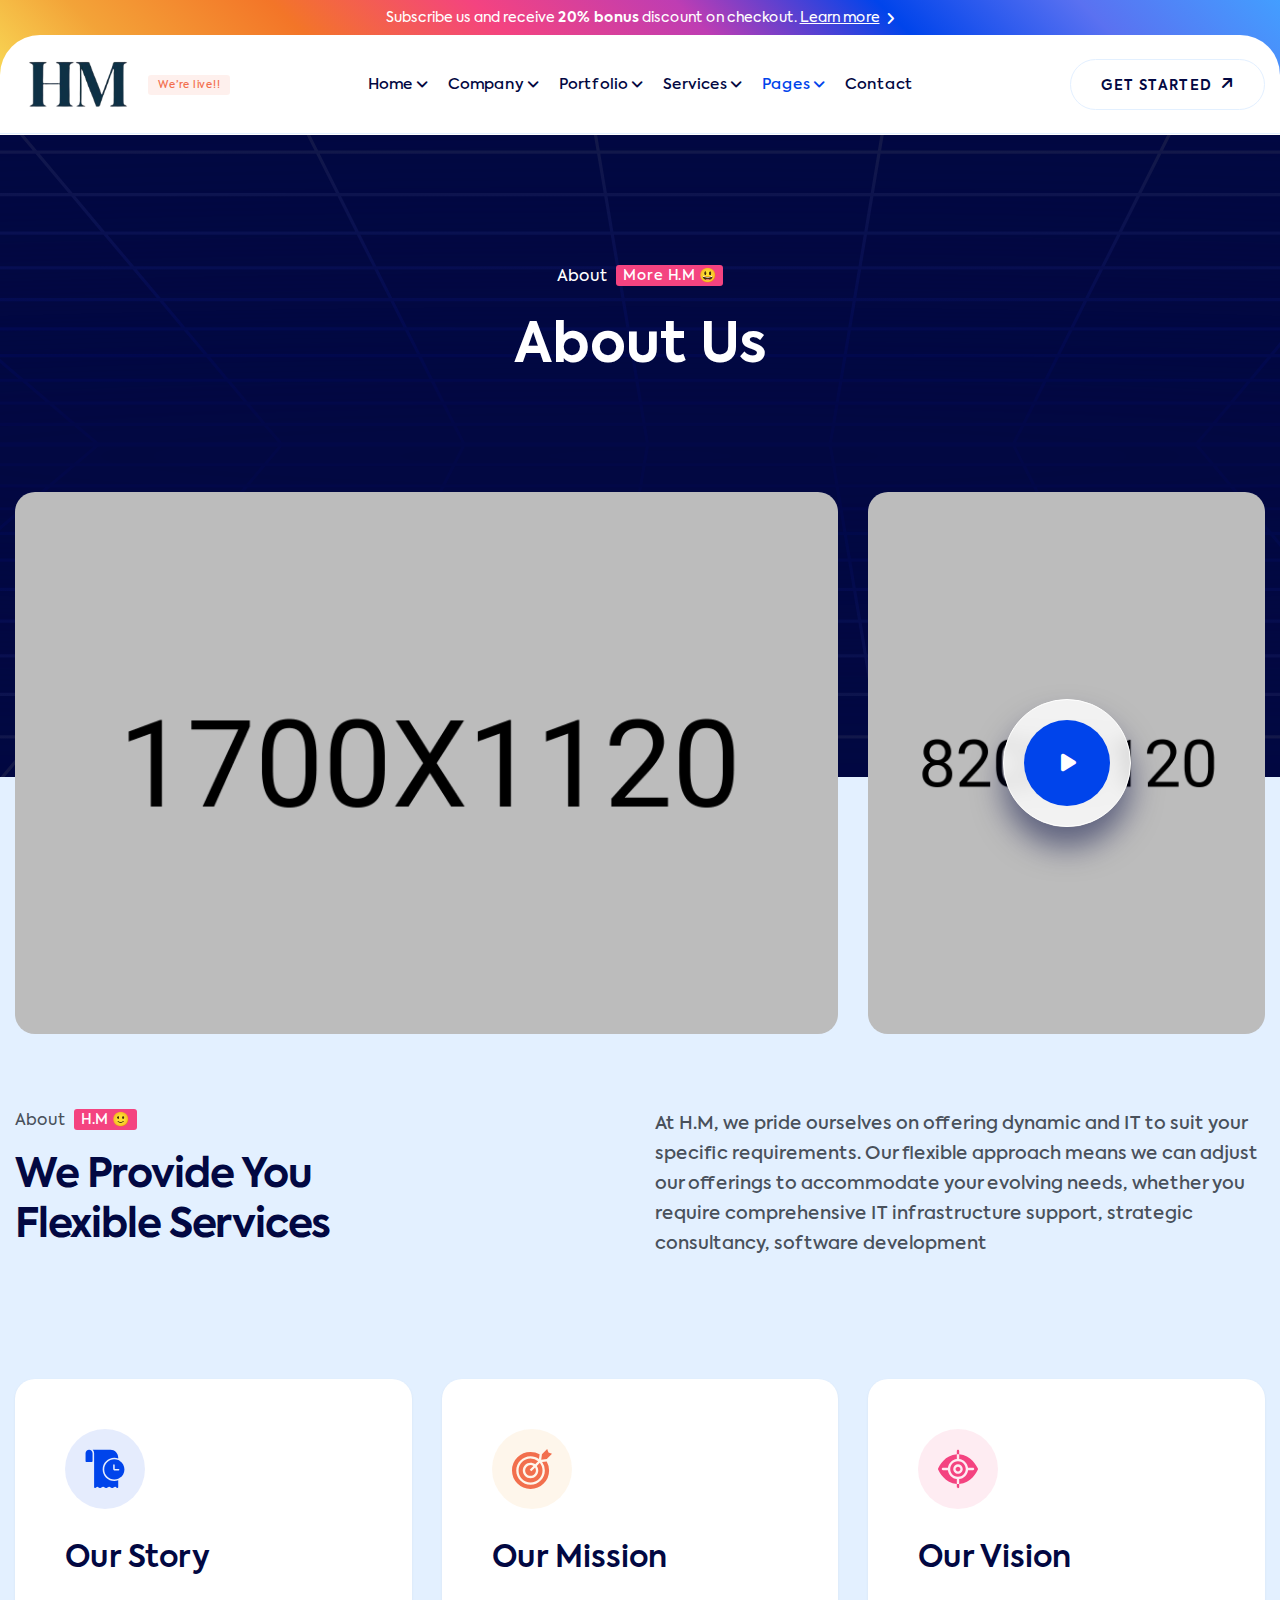
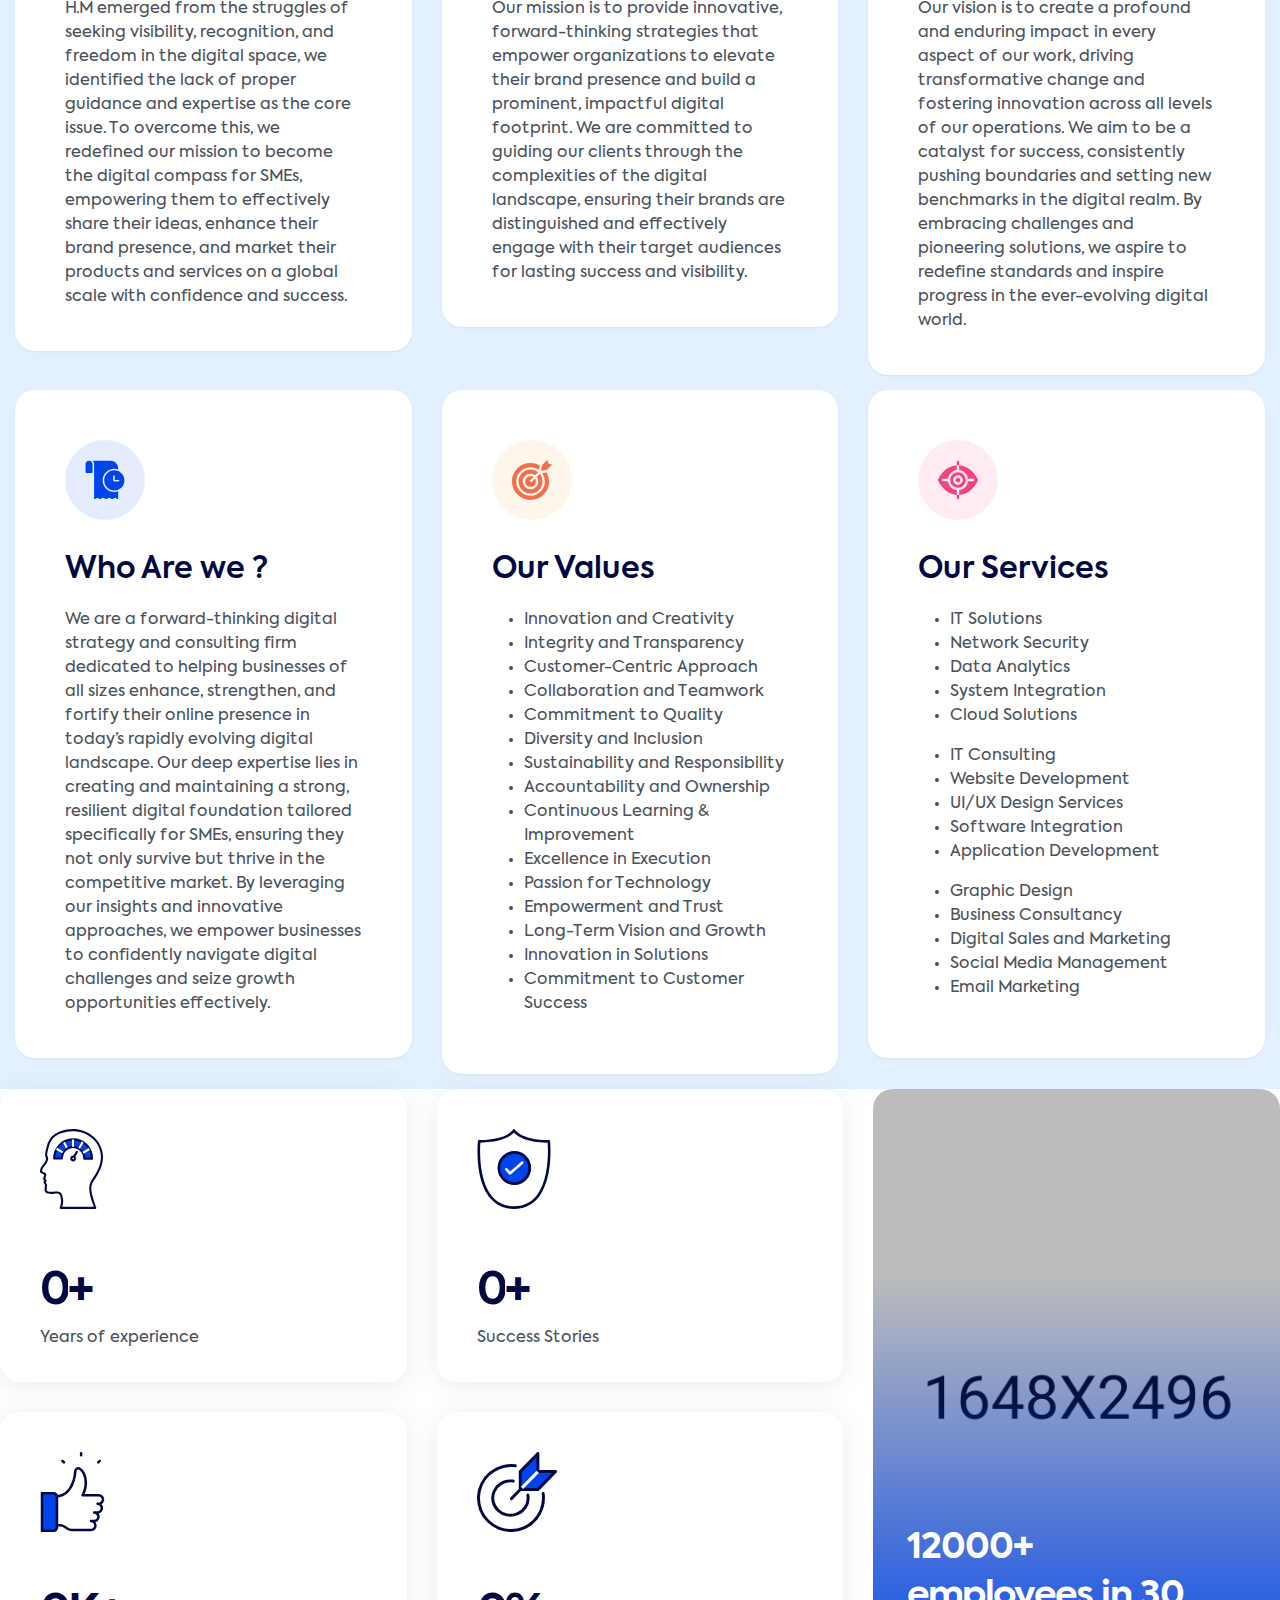
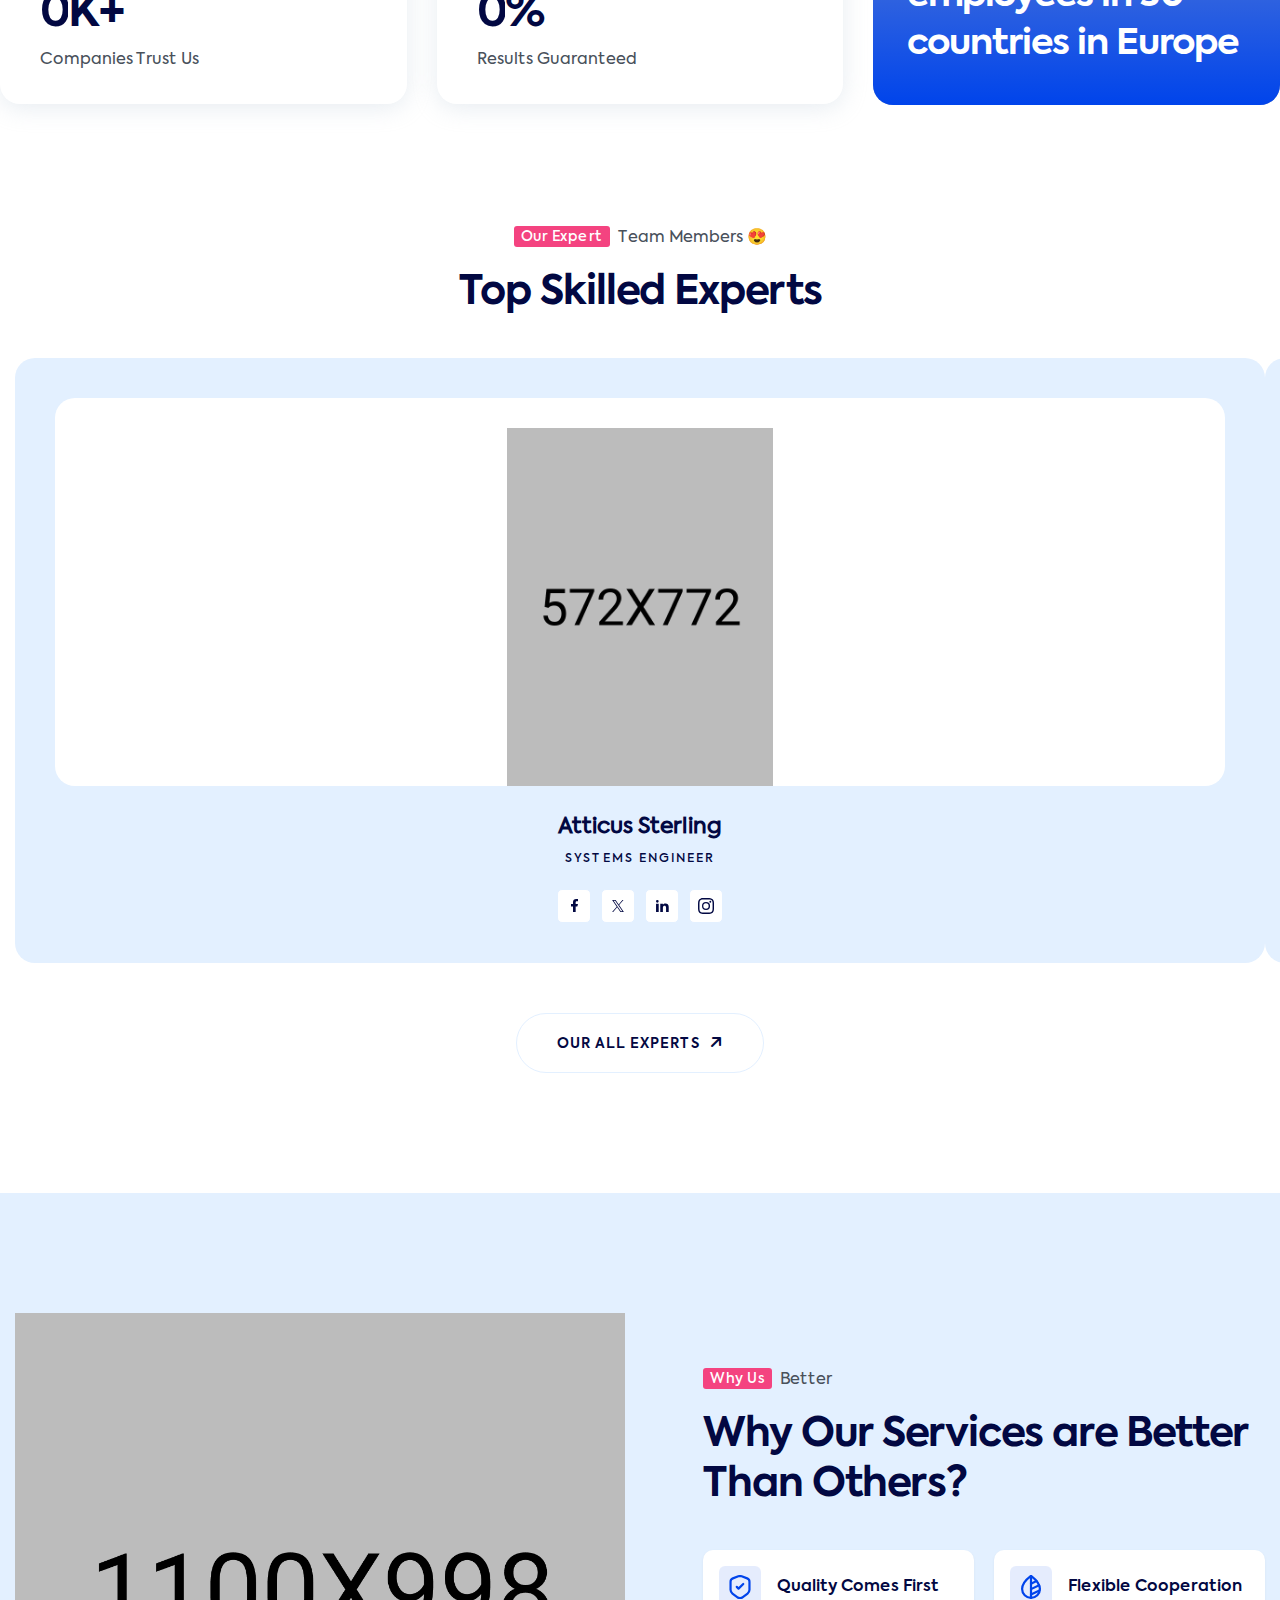
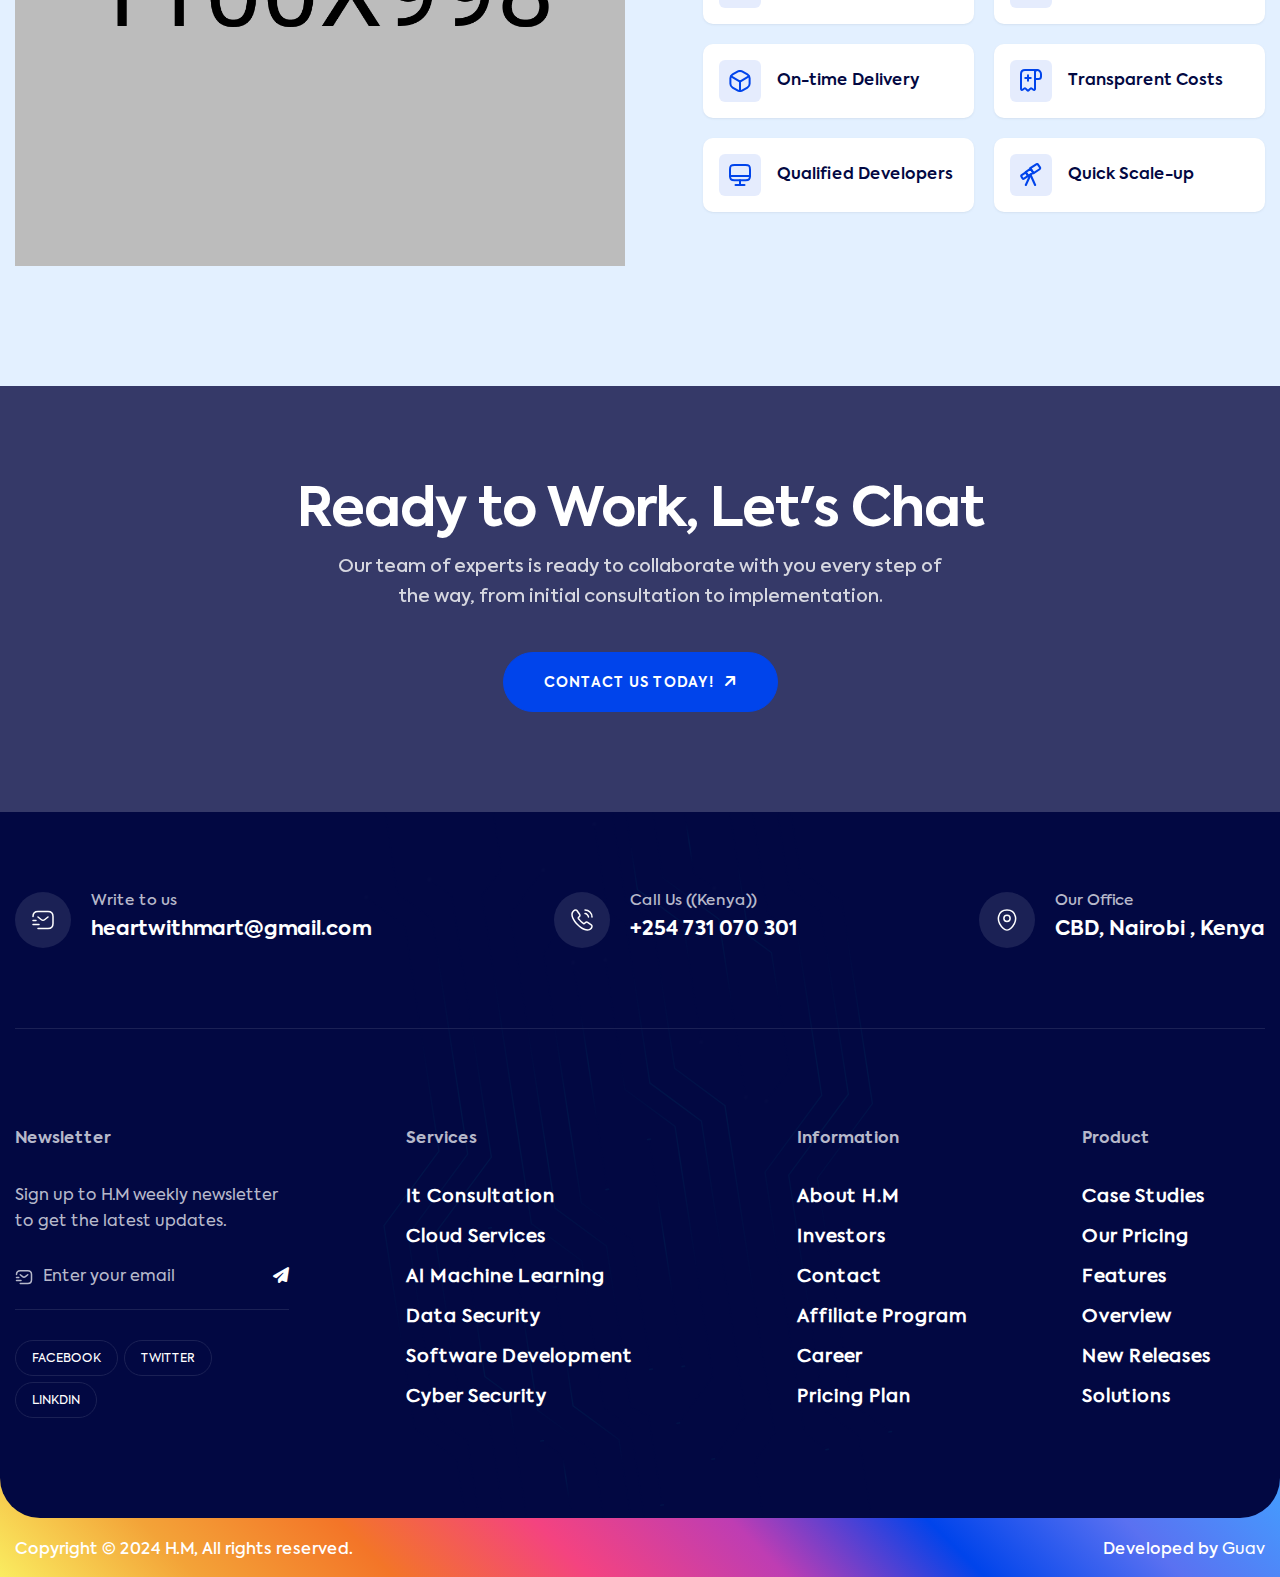
==== about.html @ 3106ec85 "first push" ====
<!DOCTYPE html>
<html lang="en">
  <head>
    <meta charset="utf-8" />
    <meta
      name="viewport"
      content="width=device-width, initial-scale=1, shrink-to-fit=no"
    />
    <meta http-equiv="x-ua-compatible" content="ie=edge" />
    <meta name="thumbnail" content="assets/images/H.M_page_thumbnail.webp" />
    <meta
      name="description"
      content="H.M – IT Solutions & Technology, Business Consulting, Software Company"
    />
    <meta name="keywords" content="Bootstrap Site Template" />
    <meta name="author" content="Webrock" />

    <title>
      About Us – H.M – IT Solutions & Technology, Business Consulting, Software
      Company
    </title>
    <link
      rel="shortcut icon"
      href="assets/images/site_logo/favourite_icon_2.svg"
    />

    <!-- Fraimwork - CSS Include -->
    <link
      rel="stylesheet"
      type="text/css"
      href="assets/css/bootstrap.min.css"
    />

    <!-- Icon - CSS Include -->
    <link rel="stylesheet" type="text/css" href="assets/css/fontawesome.css" />

    <!-- Animation - CSS Include -->
    <link rel="stylesheet" type="text/css" href="assets/css/animate.min.css" />

    <!-- Carousel - CSS Include -->
    <link
      rel="stylesheet"
      type="text/css"
      href="assets/css/swiper-bundle.min.css"
    />

    <!-- Video & Image Popup - CSS Include -->
    <link
      rel="stylesheet"
      type="text/css"
      href="assets/css/magnific-popup.min.css"
    />

    <!-- Counter - CSS Include -->
    <link rel="stylesheet" type="text/css" href="assets/css/odometer.min.css" />

    <!-- Custom - CSS Include -->
    <link rel="stylesheet" type="text/css" href="assets/css/style.css" />
  </head>

  <body>
    <!-- Body Wrap - Start -->
    <div class="page_wrapper">
      <!-- Preloader - Start -->
      <div id="preloader" class="preloader">
        <div class="loader-circle">
          <div class="loader-line-mask">
            <div class="loader-line"></div>
          </div>
          <div class="loader-logo">
            <img
              src="assets/images/site_logo/site_logo_2.jpeg"
              alt="Site Logo – H.M – IT Solutions &amp; Technology Site Template"
            />
          </div>
        </div>
      </div>
      <!-- Preloader - End -->

      <!-- Back To Top - Start -->
      <div class="backtotop">
        <a href="#" class="scroll">
          <i class="fa-solid fa-arrow-up"></i>
        </a>
      </div>
      <!-- Back To Top - End -->

      <!-- Site Header - Start
      ================================================== -->
      <header class="site_header site_header_1">
        <div class="header_top text-center">
          <div class="container">
            <p class="m-0">
              Subscribe us and receive <b>20% bonus</b> discount on checkout.
              <a href="pricing.html"
                ><u>Learn more</u> <i class="fa-solid fa-angle-right"></i
              ></a>
            </p>
          </div>
        </div>
        <div class="header_bottom stricky">
          <div class="container">
            <div class="row align-items-center">
              <div class="col-xl-3 col-lg-2 col-5">
                <div class="site_logo">
                  <a class="site_link" href="index.html">
                    <img
                      src="assets/images/site_logo/site_logo_3.jpeg"
                      alt="Site Logo – H.M – IT Solutions & Technology, Business Consulting, Software Company"
                    />
                  </a>
                  <div class="badge bg-danger-subtle text-danger">
                    We’re live!!
                  </div>
                </div>
              </div>
              <div class="col-xl-6 col-lg-7 col-2">
                <nav class="main_menu navbar navbar-expand-lg">
                  <div
                    class="main_menu_inner collapse navbar-collapse justify-content-lg-center"
                    id="main_menu_dropdown"
                  >
                    <ul
                      class="main_menu_list unordered_list justify-content-center"
                    >
                      <li class="dropdown">
                        <a
                          class="nav-link"
                          href="#"
                          id="home_submenu"
                          role="button"
                          data-bs-toggle="dropdown"
                          aria-expanded="false"
                        >
                          Home
                        </a>
                        <ul
                          class="dropdown-menu"
                          aria-labelledby="home_submenu"
                        >
                          <li><a href="index.html">IT Solution</a></li>
                          <li>
                            <a href="index_software_company.html"
                              >Software Company</a
                            >
                          </li>
                          <li>
                            <a href="index_business_consulting.html"
                              >Business Consulting</a
                            >
                          </li>
                        </ul>
                      </li>
                      <li class="dropdown">
                        <a
                          class="nav-link"
                          href="#"
                          id="company_submenu"
                          role="button"
                          data-bs-toggle="dropdown"
                          aria-expanded="false"
                        >
                          Company
                        </a>
                        <div
                          class="dropdown-menu mega_menu_wrapper"
                          aria-labelledby="company_submenu"
                        >
                          <div class="container">
                            <div class="row">
                              <div class="col-lg-9">
                                <div class="megamenu_pages_wrapper mb-5">
                                  <div class="row">
                                    <div class="col-lg-3 col-md-6">
                                      <a
                                        class="iconbox_block_2"
                                        href="about.html"
                                      >
                                        <span class="icon_title_wrap">
                                          <small class="iconbox_icon">
                                            <img
                                              src="assets/images/icons/icon_wifi.svg"
                                              alt="Wifi SVG Icon"
                                            />
                                          </small>
                                          <small class="iconbox_title"
                                            >About Us</small
                                          >
                                        </span>
                                        <span class="description mb-0">
                                          Learn more about H.M
                                        </span>
                                      </a>
                                    </div>
                                    <div class="col-lg-3 col-md-6">
                                      <a
                                        class="iconbox_block_2"
                                        href="pricing.html"
                                      >
                                        <span class="icon_title_wrap">
                                          <small class="iconbox_icon">
                                            <img
                                              src="assets/images/icons/icon_dollar_2.svg"
                                              alt="Dollar SVG Icon"
                                            />
                                          </small>
                                          <small class="iconbox_title"
                                            >Our Pricing</small
                                          >
                                        </span>
                                        <span class="description mb-0">
                                          Streamlined Pricing
                                        </span>
                                      </a>
                                    </div>
                                    <div class="col-lg-3 col-md-6">
                                      <a
                                        class="iconbox_block_2"
                                        href="portfolio.html"
                                      >
                                        <span class="icon_title_wrap">
                                          <small class="iconbox_icon">
                                            <img
                                              src="assets/images/icons/icon_chart.svg"
                                              alt="Chart SVG Icon"
                                            />
                                          </small>
                                          <small class="iconbox_title"
                                            >Portfolio</small
                                          >
                                        </span>
                                        <span class="description mb-0">
                                          Explore our all overview
                                        </span>
                                      </a>
                                    </div>
                                    <div class="col-lg-3 col-md-6">
                                      <a
                                        class="iconbox_block_2"
                                        href="portfolio_details.html"
                                      >
                                        <span class="icon_title_wrap">
                                          <small class="iconbox_icon">
                                            <img
                                              src="assets/images/icons/icon_tag_2.svg"
                                              alt="Event Tag SVG Icon"
                                            />
                                          </small>
                                          <small class="iconbox_title"
                                            >Portfolio Details</small
                                          >
                                        </span>
                                        <span class="description mb-0">
                                          Explore our work overview
                                        </span>
                                      </a>
                                    </div>
                                    <div class="col-lg-3 col-md-6">
                                      <a
                                        class="iconbox_block_2"
                                        href="team.html"
                                      >
                                        <span class="icon_title_wrap">
                                          <small class="iconbox_icon">
                                            <img
                                              src="assets/images/icons/icon_user_2.svg"
                                              alt="User Check SVG Icon"
                                            />
                                          </small>
                                          <small class="iconbox_title"
                                            >Team</small
                                          >
                                        </span>
                                        <span class="description mb-0">
                                          We are friendly Join our team
                                        </span>
                                      </a>
                                    </div>
                                    <div class="col-lg-3 col-md-6">
                                      <a
                                        class="iconbox_block_2"
                                        href="team_details.html"
                                      >
                                        <span class="icon_title_wrap">
                                          <small class="iconbox_icon">
                                            <img
                                              src="assets/images/icons/icon_users.svg"
                                              alt="Users SVG Icon"
                                            />
                                          </small>
                                          <small class="iconbox_title"
                                            >Team Details</small
                                          >
                                        </span>
                                        <span class="description mb-0">
                                          We are friendly Join our team
                                        </span>
                                      </a>
                                    </div>
                                    <div class="col-lg-3 col-md-6">
                                      <a
                                        class="iconbox_block_2"
                                        href="service.html"
                                      >
                                        <span class="icon_title_wrap">
                                          <small class="iconbox_icon">
                                            <img
                                              src="assets/images/icons/icon_pen.svg"
                                              alt="Pen SVG Icon"
                                            />
                                          </small>
                                          <small class="iconbox_title"
                                            >Services</small
                                          >
                                        </span>
                                        <small class="description mb-0">
                                          Happy to help you!
                                        </small>
                                      </a>
                                    </div>
                                    <div class="col-lg-3 col-md-6">
                                      <a
                                        class="iconbox_block_2"
                                        href="service_details.html"
                                      >
                                        <span class="icon_title_wrap">
                                          <small class="iconbox_icon">
                                            <img
                                              src="assets/images/icons/icon_pen.svg"
                                              alt="Pen SVG Icon"
                                            />
                                          </small>
                                          <small class="iconbox_title"
                                            >Service Details</small
                                          >
                                        </span>
                                        <small class="description mb-0">
                                          Happy to help you!
                                        </small>
                                      </a>
                                    </div>
                                  </div>
                                </div>
                                <ul
                                  class="btns_group p-0 unordered_list justify-content-start"
                                >
                                  <li>
                                    <a
                                      class="btn btn-primary"
                                      href="contact.html"
                                    >
                                      <span
                                        class="btn_label"
                                        data-text="Free Consultation"
                                        >Free Consultation</span
                                      >
                                      <span class="btn_icon">
                                        <i
                                          class="fa-solid fa-arrow-up-right"
                                        ></i>
                                      </span>
                                    </a>
                                  </li>
                                  <li>
                                    <div class="review_short_info_2">
                                      <div class="review_admin_logo">
                                        <img
                                          src="assets/images/clients/client_logo_9.webp"
                                          alt="Client Logo"
                                        />
                                      </div>
                                      <div class="review_info_content">
                                        <ul class="rating_block unordered_list">
                                          <li>
                                            <i
                                              class="fa-solid fa-star fa-fw"
                                            ></i>
                                          </li>
                                          <li>
                                            <i
                                              class="fa-solid fa-star fa-fw"
                                            ></i>
                                          </li>
                                          <li>
                                            <i
                                              class="fa-solid fa-star fa-fw"
                                            ></i>
                                          </li>
                                          <li>
                                            <i
                                              class="fa-solid fa-star fa-fw"
                                            ></i>
                                          </li>
                                          <li>
                                            <i
                                              class="fa-solid fa-star fa-fw"
                                            ></i>
                                          </li>
                                        </ul>
                                        <div class="review_counter">
                                          From <b>200+</b> reviews
                                        </div>
                                      </div>
                                    </div>
                                  </li>
                                  <li>
                                    <div class="review_short_info_2">
                                      <div class="review_admin_logo">
                                        <img
                                          src="assets/images/clients/client_logo_10.webp"
                                          alt="Client Logo"
                                        />
                                      </div>
                                      <div class="review_info_content">
                                        <ul class="rating_block unordered_list">
                                          <li>
                                            <i
                                              class="fa-solid fa-star fa-fw"
                                            ></i>
                                          </li>
                                          <li>
                                            <i
                                              class="fa-solid fa-star fa-fw"
                                            ></i>
                                          </li>
                                          <li>
                                            <i
                                              class="fa-solid fa-star fa-fw"
                                            ></i>
                                          </li>
                                          <li>
                                            <i
                                              class="fa-solid fa-star fa-fw"
                                            ></i>
                                          </li>
                                          <li>
                                            <i
                                              class="fa-solid fa-star fa-fw"
                                            ></i>
                                          </li>
                                        </ul>
                                        <div class="review_counter">
                                          From <b>200+</b> reviews
                                        </div>
                                      </div>
                                    </div>
                                  </li>
                                </ul>
                              </div>
                              <div class="col-lg-3">
                                <div class="site_author bg-primary">
                                  <div class="author_box">
                                    <div class="author_image bg-light">
                                      <img
                                        src="assets/images/avatar/avatar_7.webp"
                                        alt="Site Author Image"
                                      />
                                    </div>
                                    <div class="author_box_content">
                                      <h3 class="author_name text-white">
                                        Martha Wambeo
                                      </h3>
                                      <span
                                        class="author_designation text-white"
                                        >CEO & Founder At H.M</span
                                      >
                                    </div>
                                    <div class="quote_icon">
                                      <img
                                        src="assets/images/icons/icon_quote.svg"
                                        alt="Quote Icon"
                                      />
                                    </div>
                                  </div>
                                  <p class="mb-0 text-white">
                                    As a CEO & Founder At H.M I have been voice
                                    crying in the wilderness, trying to make
                                    requirements clear, use every minute to
                                    deliver the result, and not reinvent the
                                    wheel. Here at H.M, I made that possible for
                                    the clients.
                                  </p>
                                </div>
                              </div>
                            </div>
                          </div>
                        </div>
                      </li>
                      <li class="dropdown">
                        <a
                          class="nav-link"
                          href="#"
                          id="portfolio_submenu"
                          role="button"
                          data-bs-toggle="dropdown"
                          aria-expanded="false"
                        >
                          Portfolio
                        </a>
                        <ul
                          class="dropdown-menu"
                          aria-labelledby="portfolio_submenu"
                        >
                          <li><a href="portfolio.html">Portfolio</a></li>
                          <li>
                            <a href="portfolio_details.html"
                              >Portfolio Details</a
                            >
                          </li>
                        </ul>
                      </li>
                      <li class="dropdown">
                        <a
                          class="nav-link"
                          href="#"
                          id="services_submenu"
                          role="button"
                          data-bs-toggle="dropdown"
                          aria-expanded="false"
                        >
                          Services
                        </a>
                        <div
                          class="dropdown-menu mega_menu_wrapper p-0"
                          aria-labelledby="services_submenu"
                        >
                          <div class="container">
                            <div class="row justify-content-lg-between">
                              <div class="col-lg-8">
                                <div class="row">
                                  <div class="col-lg-4">
                                    <div class="megamenu_widget">
                                      <h3 class="megamenu_info_title">
                                        Services
                                      </h3>
                                      <ul
                                        class="icon_list unordered_list_block"
                                      >
                                        <li>
  <a href="service_details.html">
    <span class="icon_list_text">
      IT Management Services
    </span>
  </a>
</li>
<li>
  <a href="service_details.html">
    <span class="icon_list_text">
      Data Tracking Security
    </span>
  </a>
</li>
<li>
  <a href="service_details.html">
    <span class="icon_list_text">
      Website Development
    </span>
  </a>
</li>
<li>
  <a href="service_details.html">
    <span class="icon_list_text">
      CRM Solutions and Design
    </span>
  </a>
</li>
<li>
  <a href="service_details.html">
    <span class="icon_list_text">
      UI/UX Design Services
    </span>
  </a>
</li>
<li>
  <a href="service_details.html">
    <span class="icon_list_text">
      Technology Solution
    </span>
  </a>
</li>
<li>
  <a href="service_details.html">
    <span class="icon_list_text">
      Software Development
    </span>
  </a>
</li>

<!-- Added Services -->
<li>
  <a href="service_details.html">
    <span class="icon_list_text">
      Cyber Security - Network Security
    </span>
  </a>
</li>
<li>
  <a href="service_details.html">
    <span class="icon_list_text">
      Data Analytics
    </span>
  </a>
</li>
<li>
  <a href="service_details.html">
    <span class="icon_list_text">
      Digital Strategy and Consulting
    </span>
  </a>
</li>
<li>
  <a href="service_details.html">
    <span class="icon_list_text">
      Digital Sales and Marketing
    </span>
  </a>
</li>
<li>
  <a href="service_details.html">
    <span class="icon_list_text">
      E-mail Marketing
    </span>
  </a>
</li>
<li>
  <a href="service_details.html">
    <span class="icon_list_text">
      Brand Management
    </span>
  </a>
</li>
<li>
  <a href="service_details.html">
    <span class="icon_list_text">
      Reputation Management
    </span>
  </a>
</li>
<li>
  <a href="service_details.html">
    <span class="icon_list_text">
      Social Media Management
    </span>
  </a>
</li>
<li>
  <a href="service_details.html">
    <span class="icon_list_text">
      Graphic Design
    </span>
  </a>
</li>

                                  <div class="col-lg-4">
                                    <div class="megamenu_widget">
                                      <h3 class="megamenu_info_title">
                                        Our Fields
                                      </h3>
                                      <ul
                                        class="icon_list unordered_list_block"
                                      >
                                        <li>
                                          <a href="fields.html">
                                            <span class="icon_list_text">
                                              Healthcare
                                            </span>
                                          </a>
                                        </li>
                                        <li>
                                          <a href="fields.html">
                                            <span class="icon_list_text">
                                              Banks
                                            </span>
                                          </a>
                                        </li>
                                        <li>
                                          <a href="fields.html">
                                            <span class="icon_list_text">
                                              Logistics
                                            </span>
                                          </a>
                                        </li>
                                        <li>
                                          <a href="fields.html">
                                            <span class="icon_list_text">
                                              Supermarkets
                                            </span>
                                          </a>
                                        </li>
                                        <li>
                                          <a href="fields.html">
                                            <span class="icon_list_text">
                                              Industries
                                            </span>
                                          </a>
                                        </li>
                                        <li>
                                          <a href="fields.html">
                                            <span class="icon_list_text">
                                              Hotels
                                            </span>
                                          </a>
                                        </li>
                                        <li>
                                          <a href="fields.html">
                                            <span class="icon_list_text">
                                              Fintech
                                            </span>
                                          </a>
                                        </li>
                                      </ul>
                                    </div>
                                  </div>
                                  <div class="col-lg-4">
                                    <div class="megamenu_widget">
                                      <h3 class="megamenu_info_title">
                                        Product
                                      </h3>
                                      <ul
                                        class="icon_list unordered_list_block"
                                      >
                                        <li>
                                          <a href="portfolio.html">
                                            <span class="icon_list_text">
                                              Case Studies
                                            </span>
                                          </a>
                                        </li>
                                        <li>
                                          <a href="pricing.html">
                                            <span class="icon_list_text">
                                              Our Pricing
                                            </span>
                                          </a>
                                        </li>
                                        <li>
                                          <a href="service.html">
                                            <span class="icon_list_text">
                                              Features
                                            </span>
                                          </a>
                                        </li>
                                        <li>
                                          <a href="about.html">
                                            <span class="icon_list_text">
                                              Overview
                                            </span>
                                          </a>
                                        </li>
                                        <li>
                                          <a href="#!">
                                            <span class="icon_list_text">
                                              New Releases
                                            </span>
                                          </a>
                                        </li>
                                        <li>
                                          <a href="service.html">
                                            <span class="icon_list_text">
                                              Solutions
                                            </span>
                                          </a>
                                        </li>
                                      </ul>
                                    </div>
                                  </div>
                                </div>
                                <div class="social_area">
                                  <ul
                                    class="social_icons_block unordered_list"
                                    data-text="Follow Us:"
                                  >
                                    <li>
                                      <a href="#!">
                                        <i class="fa-brands fa-facebook-f"></i>
                                      </a>
                                    </li>
                                    <li>
                                      <a href="#!">
                                        <i class="fa-brands fa-twitter"></i>
                                      </a>
                                    </li>
                                    <li>
                                      <a href="#!">
                                        <i class="fa-brands fa-linkedin-in"></i>
                                      </a>
                                    </li>
                                    <li>
                                      <a href="#!">
                                        <i class="fa-brands fa-dribbble"></i>
                                      </a>
                                    </li>
                                  </ul>
                                  <p class="career_link m-0">
                                    Looking for the ultimate consultancy?
                                    <a href="#!">We’re live!!</a>
                                  </p>
                                </div>
                              </div>
                              <div class="col-lg-3">
                                <div class="megamenu_case bg-primary">
                                  <h3>Computer Software</h3>
                                  <h4>Astarte Medical</h4>
                                  <img
                                    src="assets/images/case/case_image_4.webp"
                                    alt="Case Image"
                                  />
                                  <a class="btn" href="portfolio.html">
                                    <span
                                      class="btn_label"
                                      data-text="Read Case"
                                      >Read Case</span
                                    >
                                    <span class="btn_icon">
                                      <i class="fa-solid fa-arrow-up-right"></i>
                                    </span>
                                  </a>
                                </div>
                              </div>
                            </div>
                          </div>
                        </div>
                      </li>
                      <li class="dropdown active">
                        <a
                          class="nav-link"
                          href="#"
                          id="pages_submenu"
                          role="button"
                          data-bs-toggle="dropdown"
                          aria-expanded="false"
                        >
                          Pages
                        </a>
                        <ul
                          class="dropdown-menu"
                          aria-labelledby="pages_submenu"
                        >
                          <li class="active">
                            <a href="about.html">About Us</a>
                          </li>
                          <li class="dropdown">
                            <a
                              class="nav-link"
                              href="#"
                              id="blog_submenu"
                              role="button"
                              data-bs-toggle="dropdown"
                              aria-expanded="false"
                            >
                              Blogs
                            </a>
                            <ul
                              class="dropdown-menu"
                              aria-labelledby="blog_submenu"
                            >
                              <li><a href="blog.html">Our Blogs</a></li>
                              <li>
                                <a href="blog_details.html">Blog Details</a>
                              </li>
                            </ul>
                          </li>
                          <li><a href="contact.html">Help Center</a></li>
                          <li>
                            <a href="#!"
                              >Careers
                              <small class="badge bg-danger-subtle text-danger"
                                >We’re live!!</small
                              ></a
                            >
                          </li>
                        </ul>
                      </li>
                      <li><a href="contact.html">Contact</a></li>
                    </ul>
                  </div>
                </nav>
              </div>
              <div class="col-xl-3 col-lg-3 col-5">
                <ul
                  class="header_btns_group unordered_list justify-content-end"
                >
                  <li>
                    <button
                      class="mobile_menu_btn"
                      type="button"
                      data-bs-toggle="collapse"
                      data-bs-target="#main_menu_dropdown"
                      aria-expanded="false"
                      aria-label="Toggle navigation"
                    >
                      <i class="far fa-bars"></i>
                    </button>
                  </li>
                  <li>
                    <a class="btn btn-outline-light" href="pricing.html">
                      <span class="btn_label" data-text="Get Started"
                        >Get Started</span
                      >
                      <span class="btn_icon">
                        <i class="fa-solid fa-arrow-up-right"></i>
                      </span>
                    </a>
                  </li>
                </ul>
              </div>
            </div>
          </div>
        </div>
      </header>
      <!-- Site Header - End
      ================================================== -->

      <!-- Main Body - Start
      ================================================== -->
      <main class="page_content">
        <!-- Page Banner Section - Start
        ================================================== -->
        <section
          class="page_banner_section text-center"
          style="background-image: url('assets/images/shapes/bg_pattern_4.svg')"
        >
          <div class="container">
            <div class="heading_focus_text text-white">
              About
              <span class="badge bg-secondary">More H.M 😃</span>
            </div>
            <h1 class="page_title mb-0 text-white">About Us</h1>
          </div>
        </section>
        <!-- Page Banner Section - End
        ================================================== -->

        <!-- Intro About Section - Start
        ================================================== -->
        <section class="intro_about_section section_space bg-light">
          <div class="intro_about_content">
            <div class="container">
              <div class="row">
                <div class="col-lg-8">
                  <div class="image_wrap">
                    <img
                      src="assets/images/about/about_image_3.webp"
                      alt="H.M - About Image"
                    />
                  </div>
                </div>
                <div class="col-lg-4">
                  <div class="image_wrap position-relative">
                    <img
                      src="assets/images/about/about_image_4.webp"
                      alt="H.M - About Image"
                    />
                    <a
                      class="video_btn ripple_effect"
                      href="https://www.youtube.com/watch?v=7e90gBu4pas"
                    >
                      <span class="btn_icon">
                        <i class="fa-solid fa-play"></i>
                      </span>
                    </a>
                  </div>
                </div>
              </div>
            </div>
          </div>
          <div class="container">
            <div class="heading_block mb-0">
              <div class="row justify-content-lg-between">
                <div class="col-lg-4">
                  <div class="heading_focus_text">
                    About
                    <span class="badge bg-secondary text-white">H.M 🙂</span>
                  </div>
                  <h2 class="heading_text mb-0">
                    We Provide You Flexible Services
                  </h2>
                </div>
                <div class="col-lg-6">
                  <p class="heading_description mb-0">
                    At H.M, we pride ourselves on offering dynamic and IT to
                    suit your specific requirements. Our flexible approach means
                    we can adjust our offerings to accommodate your evolving
                    needs, whether you require comprehensive IT infrastructure
                    support, strategic consultancy, software development
                  </p>
                </div>
              </div>
            </div>
          </div>
        </section>
        <!-- Intro About Section - End
        ================================================== -->

        <!-- Policy Section - Start
        ================================================== -->
        <section class="policy_section bg-light">
          <div class="container">
            <div class="row">
              <div class="col-lg-4">
                <div class="iconbox_block">
                  <div class="iconbox_icon">
                    <img
                      src="assets/images/icons/icon_clock.svg"
                      alt="Clock SVG Icon"
                    />
                  </div>
                  <div class="iconbox_content">
                    <h3 class="iconbox_title">Our Story</h3>
                    <p class="mb-0">
                      H.M emerged from the struggles of seeking visibility, recognition, and freedom in the digital space, we identified the lack of proper guidance and expertise as the core issue. To overcome this, we redefined our mission to become the digital compass for SMEs, empowering them to effectively share their ideas, enhance their brand presence, and market their products and services on a global scale with confidence and success.
                  </div>
                </div>
              </div>
              <div class="col-lg-4">
                <div class="iconbox_block">
                  <div class="iconbox_icon bg-warning-subtle">
                    <img
                      src="assets/images/icons/icon_dart_board_2.svg"
                      alt="Dart Board SVG Icon"
                    />
                  </div>
                  <div class="iconbox_content">
                    <h3 class="iconbox_title">Our Mission</h3>
                    <p class="mb-0">
                      Our mission is to provide innovative, forward-thinking strategies that empower organizations to elevate their brand presence and build a prominent, impactful digital footprint. We are committed to guiding our clients through the complexities of the digital landscape, ensuring their brands are distinguished and effectively engage with their target audiences for lasting success and visibility.
                    </p>
                  </div>
                </div>
              </div>
              <div class="col-lg-4">
                <div class="iconbox_block">
                  <div class="iconbox_icon bg-secondary-subtle">
                    <img
                      src="assets/images/icons/icon_target.svg"
                      alt="Target SVG Icon"
                    />
                  </div>
                  <div class="iconbox_content">
                    <h3 class="iconbox_title">Our Vision</h3>
                    <p class="mb-0">
                      Our vision is to create a profound and enduring impact in every aspect of our work, driving transformative change and fostering innovation across all levels of our operations. We aim to be a catalyst for success, consistently pushing boundaries and setting new benchmarks in the digital realm. By embracing challenges and pioneering solutions, we aspire to redefine standards and inspire progress in the ever-evolving digital world.
                    </p>
                  </div>
                </div>
              </div>
            </div>
          </div>
        </section>
        <!-- Policy Section - End
        ================================================== -->
        <!-- Policy Section - Start
        ================================================== -->
        <section class="policy_section bg-light">
          <div class="container">
            <div class="row">
              <div class="col-lg-4">
                <div class="iconbox_block">
                  <div class="iconbox_icon">
                    <img
                      src="assets/images/icons/icon_clock.svg"
                      alt="Clock SVG Icon"
                    />
                  </div>
                  <div class="iconbox_content">
                    <h3 class="iconbox_title">Who Are we ?</h3>
                    <p class="mb-0">
                      We are a forward-thinking digital strategy and consulting firm dedicated to helping businesses of all sizes enhance, strengthen, and fortify their online presence in today’s rapidly evolving digital landscape. Our deep expertise lies in creating and maintaining a strong, resilient digital foundation tailored specifically for SMEs, ensuring they not only survive but thrive in the competitive market. By leveraging our insights and innovative approaches, we empower businesses to confidently navigate digital challenges and seize growth opportunities effectively.
                    </p>
                  </div>
                </div>
              </div>
              <div class="col-lg-4">
                <div class="iconbox_block">
                  <div class="iconbox_icon bg-warning-subtle">
                    <img
                      src="assets/images/icons/icon_dart_board_2.svg"
                      alt="Dart Board SVG Icon"
                    />
                  </div>
                  <div class="iconbox_content">
                    <h3 class="iconbox_title">Our  Values</h3>
                    <p class="mb-0">
                      <ul>
                        <li>Innovation and Creativity</li>
                        <li>Integrity and Transparency</li>
                        <li>Customer-Centric Approach</li>
                        <li>Collaboration and Teamwork</li>
                        <li>Commitment to Quality</li>
                        <li>Diversity and Inclusion</li>
                        <li>Sustainability and Responsibility</li>
                        <li>Accountability and Ownership</li>
                        <li>Continuous Learning & Improvement</li>
                        <li>Excellence in Execution</li>
                        <li>Passion for Technology</li>
                        <li>Empowerment and Trust</li>
                        <li>Long-Term Vision and Growth</li>
                        <li>Innovation in Solutions</li>
                        <li>Commitment to Customer Success</li>
                    </ul>
                    
                    </p>
                  </div>
                </div>
              </div>
              <div class="col-lg-4">
                <div class="iconbox_block">
                  <div class="iconbox_icon bg-secondary-subtle">
                    <img
                      src="assets/images/icons/icon_target.svg"
                      alt="Target SVG Icon"
                    />
                  </div>
                  <div class="iconbox_content">
                    <h3 class="iconbox_title">Our Services</h3>
                    <p class="mb-0">
                      <ul>
                        <li>IT Solutions</li>
                        <li>Network Security</li>
                        <li>Data Analytics</li>
                        <li>System Integration</li>
                        <li>Cloud Solutions</li>
                    </ul>
                    <ul>
                        <li>IT Consulting</li>
                        <li>Website Development</li>
                        <li>UI/UX Design Services</li>
                        <li>Software Integration</li>
                        <li>Application Development</li>
                    </ul>
                    <ul>
                        <li>Graphic Design</li>
                        <li>Business Consultancy</li>
                        <li>Digital Sales and Marketing</li>
                        <li>Social Media Management</li>
                        <li>Email Marketing</li>
                    </ul>
                    
                    </p>
                  </div>
                </div>
              </div>
            </div>
          </div>
        </section>
        <!-- Policy Section - End
        ================================================== -->

        <!-- Client Logo Section - Start
        ================================================== -->
        <!--<section class="client_logo_section section_space">
          <div class="container">
            <div class="section_space pt-0">
              <div class="heading_block text-center">
                <div class="heading_focus_text mb-0">
                  <span class="badge bg-secondary text-white">Brand We</span>
                  Work With
                </div>
              </div>
              <div class="client_logo_carousel swiper">
                <div class="swiper-wrapper">
                  <div class="swiper-slide">
                    <div class="client_logo_item">
                      <img
                        src="assets/images/clients/client_logo_1.webp"
                        alt="H.M - Client Logo Image"
                      />
                    </div>
                  </div>
                  <div class="swiper-slide">
                    <div class="client_logo_item">
                      <img
                        src="assets/images/clients/client_logo_2.webp"
                        alt="H.M - Client Logo Image"
                      />
                    </div>
                  </div>
                  <div class="swiper-slide">
                    <div class="client_logo_item">
                      <img
                        src="assets/images/clients/client_logo_3.webp"
                        alt="H.M - Client Logo Image"
                      />
                    </div>
                  </div>
                  <div class="swiper-slide">
                    <div class="client_logo_item">
                      <img
                        src="assets/images/clients/client_logo_4.webp"
                        alt="H.M - Client Logo Image"
                      />
                    </div>
                  </div>
                  <div class="swiper-slide">
                    <div class="client_logo_item">
                      <img
                        src="assets/images/clients/client_logo_5.webp"
                        alt="H.M - Client Logo Image"
                      />
                    </div>
                  </div>
                  <div class="swiper-slide">
                    <div class="client_logo_item">
                      <img
                        src="assets/images/clients/client_logo_6.webp"
                        alt="H.M - Client Logo Image"
                      />
                    </div>
                  </div>
                  <div class="swiper-slide">
                    <div class="client_logo_item">
                      <img
                        src="assets/images/clients/client_logo_7.webp"
                        alt="H.M - Client Logo Image"
                      />
                    </div>
                  </div>
                  <div class="swiper-slide">
                    <div class="client_logo_item">
                      <img
                        src="assets/images/clients/client_logo_1.webp"
                        alt="H.M - Client Logo Image"
                      />
                    </div>
                  </div>
                  <div class="swiper-slide">
                    <div class="client_logo_item">
                      <img
                        src="assets/images/clients/client_logo_2.webp"
                        alt="H.M - Client Logo Image"
                      />
                    </div>
                  </div>
                  <div class="swiper-slide">
                    <div class="client_logo_item">
                      <img
                        src="assets/images/clients/client_logo_3.webp"
                        alt="H.M - Client Logo Image"
                      />
                    </div>
                  </div>
                  <div class="swiper-slide">
                    <div class="client_logo_item">
                      <img
                        src="assets/images/clients/client_logo_4.webp"
                        alt="H.M - Client Logo Image"
                      />
                    </div>
                  </div>
                  <div class="swiper-slide">
                    <div class="client_logo_item">
                      <img
                        src="assets/images/clients/client_logo_5.webp"
                        alt="H.M - Client Logo Image"
                      />
                    </div>
                  </div>
                  <div class="swiper-slide">
                    <div class="client_logo_item">
                      <img
                        src="assets/images/clients/client_logo_6.webp"
                        alt="H.M - Client Logo Image"
                      />
                    </div>
                  </div>
                  <div class="swiper-slide">
                    <div class="client_logo_item">
                      <img
                        src="assets/images/clients/client_logo_7.webp"
                        alt="H.M - Client Logo Image"
                      />
                    </div>
                  </div>
                  <div class="swiper-slide">
                    <div class="client_logo_item">
                      <img
                        src="assets/images/clients/client_logo_1.webp"
                        alt="H.M - Client Logo Image"
                      />
                    </div>
                  </div>
                  <div class="swiper-slide">
                    <div class="client_logo_item">
                      <img
                        src="assets/images/clients/client_logo_2.webp"
                        alt="H.M - Client Logo Image"
                      />
                    </div>
                  </div>
                  <div class="swiper-slide">
                    <div class="client_logo_item">
                      <img
                        src="assets/images/clients/client_logo_3.webp"
                        alt="H.M - Client Logo Image"
                      />
                    </div>
                  </div>
                  <div class="swiper-slide">
                    <div class="client_logo_item">
                      <img
                        src="assets/images/clients/client_logo_4.webp"
                        alt="H.M - Client Logo Image"
                      />
                    </div>
                  </div>
                  <div class="swiper-slide">
                    <div class="client_logo_item">
                      <img
                        src="assets/images/clients/client_logo_5.webp"
                        alt="H.M - Client Logo Image"
                      />
                    </div>
                  </div>
                  <div class="swiper-slide">
                    <div class="client_logo_item">
                      <img
                        src="assets/images/clients/client_logo_6.webp"
                        alt="H.M - Client Logo Image"
                      />
                    </div>
                  </div>
                  <div class="swiper-slide">
                    <div class="client_logo_item">
                      <img
                        src="assets/images/clients/client_logo_7.webp"
                        alt="H.M - Client Logo Image"
                      />
                    </div>
                  </div>
                </div>
              </div>
            </div>-->

            <div class="row funfact_wrapper">
              <div class="col-lg-8">
                <div class="row">
                  <div class="col-md-6">
                    <div class="funfact_block">
                      <div class="funfact_icon">
                        <img
                          src="assets/images/icons/icon_head.svg"
                          alt="H.M - SVG Icon Head"
                        />
                      </div>
                      <div class="funfact_content">
                        <div class="counter_value">
                          <span class="odometer" data-count="25">0</span>
                          <span>+</span>
                        </div>
                        <h3 class="funfact_title mb-0">Years of experience</h3>
                      </div>
                    </div>
                  </div>
                  <div class="col-md-6">
                    <div class="funfact_block">
                      <div class="funfact_icon">
                        <img
                          src="assets/images/icons/icon_check.svg"
                          alt="H.M - SVG Icon Check"
                        />
                      </div>
                      <div class="funfact_content">
                        <div class="counter_value">
                          <span class="odometer" data-count="280">0</span>
                          <span>+</span>
                        </div>
                        <h3 class="funfact_title mb-0">Success Stories</h3>
                      </div>
                    </div>
                  </div>
                  <div class="col-md-6">
                    <div class="funfact_block">
                      <div class="funfact_icon">
                        <img
                          src="assets/images/icons/icon_like.svg"
                          alt="H.M - SVG Icon Like"
                        />
                      </div>
                      <div class="funfact_content">
                        <div class="counter_value">
                          <span class="odometer" data-count="5.6">0</span>
                          <span>K+</span>
                        </div>
                        <h3 class="funfact_title mb-0">Companies Trust Us</h3>
                      </div>
                    </div>
                  </div>
                  <div class="col-md-6">
                    <div class="funfact_block">
                      <div class="funfact_icon">
                        <img
                          src="assets/images/icons/icon_dart_board.svg"
                          alt="H.M - SVG Icon Head"
                        />
                      </div>
                      <div class="funfact_content">
                        <div class="counter_value">
                          <span class="odometer" data-count="100">0</span>
                          <span>%</span>
                        </div>
                        <h3 class="funfact_title mb-0">Results Guaranteed</h3>
                      </div>
                    </div>
                  </div>
                </div>
              </div>
              <div class="col-lg-4">
                <div class="our_world_employees">
                  <div class="image_wrap">
                    <img
                      src="assets/images/about/about_image_1.webp"
                      alt="H.M - Employees Guoup Image"
                    />
                  </div>
                  <div class="content_wrap">
                    <h3 class="title_text mb-0">
                      <b class="d-block">12000+</b> employees in 30 countries in
                      Europe
                    </h3>
                  </div>
                </div>
              </div>
            </div>
          </div>
        </section>
        <!-- Client Logo Section - End
        ================================================== -->

        <!-- Team Section - Start
        ================================================== -->
        <section class="team_section section_space xb-hidden">
          <div class="container">
            <div class="heading_block text-center">
              <div class="heading_focus_text">
                <span class="badge bg-secondary text-white">Our Expert</span>
                Team Members 😍
              </div>
              <h2 class="heading_text mb-0">Top Skilled Experts</h2>
            </div>

            <div class="team_carousel">
              <div class="swiper-wrapper">
                <div class="swiper-slide">
                  <div class="team_block">
                    <div class="team_member_image">
                      <a
                        class="image_wrap"
                        aria-label="Team Details Button"
                        href="team_details.html"
                      >
                        <img
                          src="assets/images/team/team_member_image_1.webp"
                          alt="Team Member Image"
                        />
                        <i class="fa-solid fa-arrow-up-right"></i>
                      </a>
                    </div>
                    <div class="team_member_info">
                      <h3 class="team_member_name">
                        <a href="team_details.html">Atticus Sterling</a>
                      </h3>
                      <h4 class="team_member_designation">Systems Engineer</h4>
                      <ul
                        class="social_icons_block unordered_list justify-content-center"
                      >
                        <li>
                          <a href="#!">
                            <img
                              src="assets/images/icons/icon_facebook.svg"
                              alt="Icon Facebook"
                            />
                          </a>
                        </li>
                        <li>
                          <a href="#!">
                            <img
                              src="assets/images/icons/icon_twitter_x.svg"
                              alt="Icon Twitter X"
                            />
                          </a>
                        </li>
                        <li>
                          <a href="#!">
                            <img
                              src="assets/images/icons/icon_linkedin.svg"
                              alt="Icon Linkedin"
                            />
                          </a>
                        </li>
                        <li>
                          <a href="#!">
                            <img
                              src="assets/images/icons/icon_instagram.svg"
                              alt="Icon Instagram"
                            />
                          </a>
                        </li>
                      </ul>
                    </div>
                  </div>
                </div>
                <div class="swiper-slide">
                  <div class="team_block">
                    <div class="team_member_image">
                      <a
                        class="image_wrap"
                        aria-label="Team Details Button"
                        href="team_details.html"
                      >
                        <img
                          src="assets/images/team/team_member_image_2.webp"
                          alt="Team Member Image"
                        />
                        <i class="fa-solid fa-arrow-up-right"></i>
                      </a>
                    </div>
                    <div class="team_member_info">
                      <h3 class="team_member_name">
                        <a href="team_details.html">Orion Jasper</a>
                      </h3>
                      <h4 class="team_member_designation">IT Consultant</h4>
                      <ul
                        class="social_icons_block unordered_list justify-content-center"
                      >
                        <li>
                          <a href="#!">
                            <img
                              src="assets/images/icons/icon_facebook.svg"
                              alt="Icon Facebook"
                            />
                          </a>
                        </li>
                        <li>
                          <a href="#!">
                            <img
                              src="assets/images/icons/icon_twitter_x.svg"
                              alt="Icon Twitter X"
                            />
                          </a>
                        </li>
                        <li>
                          <a href="#!">
                            <img
                              src="assets/images/icons/icon_linkedin.svg"
                              alt="Icon Linkedin"
                            />
                          </a>
                        </li>
                        <li>
                          <a href="#!">
                            <img
                              src="assets/images/icons/icon_instagram.svg"
                              alt="Icon Instagram"
                            />
                          </a>
                        </li>
                      </ul>
                    </div>
                  </div>
                </div>
                <div class="swiper-slide">
                  <div class="team_block">
                    <div class="team_member_image">
                      <a
                        class="image_wrap"
                        aria-label="Team Details Button"
                        href="team_details.html"
                      >
                        <img
                          src="assets/images/team/team_member_image_3.webp"
                          alt="Team Member Image"
                        />
                        <i class="fa-solid fa-arrow-up-right"></i>
                      </a>
                    </div>
                    <div class="team_member_info">
                      <h3 class="team_member_name">
                        <a href="team_details.html">August Everest</a>
                      </h3>
                      <h4 class="team_member_designation">systems engineer</h4>
                      <ul
                        class="social_icons_block unordered_list justify-content-center"
                      >
                        <li>
                          <a href="#!">
                            <img
                              src="assets/images/icons/icon_facebook.svg"
                              alt="Icon Facebook"
                            />
                          </a>
                        </li>
                        <li>
                          <a href="#!">
                            <img
                              src="assets/images/icons/icon_twitter_x.svg"
                              alt="Icon Twitter X"
                            />
                          </a>
                        </li>
                        <li>
                          <a href="#!">
                            <img
                              src="assets/images/icons/icon_linkedin.svg"
                              alt="Icon Linkedin"
                            />
                          </a>
                        </li>
                        <li>
                          <a href="#!">
                            <img
                              src="assets/images/icons/icon_instagram.svg"
                              alt="Icon Instagram"
                            />
                          </a>
                        </li>
                      </ul>
                    </div>
                  </div>
                </div>
                <div class="swiper-slide">
                  <div class="team_block">
                    <div class="team_member_image">
                      <a
                        class="image_wrap"
                        aria-label="Team Details Button"
                        href="team_details.html"
                      >
                        <img
                          src="assets/images/team/team_member_image_4.webp"
                          alt="Team Member Image"
                        />
                        <i class="fa-solid fa-arrow-up-right"></i>
                      </a>
                    </div>
                    <div class="team_member_info">
                      <h3 class="team_member_name">
                        <a href="team_details.html">Martha Wambeo</a>
                      </h3>
                      <h4 class="team_member_designation">data analyst</h4>
                      <ul
                        class="social_icons_block unordered_list justify-content-center"
                      >
                        <li>
                          <a href="#!">
                            <img
                              src="assets/images/icons/icon_facebook.svg"
                              alt="Icon Facebook"
                            />
                          </a>
                        </li>
                        <li>
                          <a href="#!">
                            <img
                              src="assets/images/icons/icon_twitter_x.svg"
                              alt="Icon Twitter X"
                            />
                          </a>
                        </li>
                        <li>
                          <a href="#!">
                            <img
                              src="assets/images/icons/icon_linkedin.svg"
                              alt="Icon Linkedin"
                            />
                          </a>
                        </li>
                        <li>
                          <a href="#!">
                            <img
                              src="assets/images/icons/icon_instagram.svg"
                              alt="Icon Instagram"
                            />
                          </a>
                        </li>
                      </ul>
                    </div>
                  </div>
                </div>
                <div class="swiper-slide">
                  <div class="team_block">
                    <div class="team_member_image">
                      <a
                        class="image_wrap"
                        aria-label="Team Details Button"
                        href="team_details.html"
                      >
                        <img
                          src="assets/images/team/team_member_image_5.webp"
                          alt="Team Member Image"
                        />
                        <i class="fa-solid fa-arrow-up-right"></i>
                      </a>
                    </div>
                    <div class="team_member_info">
                      <h3 class="team_member_name">
                        <a href="team_details.html">Daxton Atlas</a>
                      </h3>
                      <h4 class="team_member_designation">Project Manager</h4>
                      <ul
                        class="social_icons_block unordered_list justify-content-center"
                      >
                        <li>
                          <a href="#!">
                            <img
                              src="assets/images/icons/icon_facebook.svg"
                              alt="Icon Facebook"
                            />
                          </a>
                        </li>
                        <li>
                          <a href="#!">
                            <img
                              src="assets/images/icons/icon_twitter_x.svg"
                              alt="Icon Twitter X"
                            />
                          </a>
                        </li>
                        <li>
                          <a href="#!">
                            <img
                              src="assets/images/icons/icon_linkedin.svg"
                              alt="Icon Linkedin"
                            />
                          </a>
                        </li>
                        <li>
                          <a href="#!">
                            <img
                              src="assets/images/icons/icon_instagram.svg"
                              alt="Icon Instagram"
                            />
                          </a>
                        </li>
                      </ul>
                    </div>
                  </div>
                </div>
                <div class="swiper-slide">
                  <div class="team_block">
                    <div class="team_member_image">
                      <a
                        class="image_wrap"
                        aria-label="Team Details Button"
                        href="team_details.html"
                      >
                        <img
                          src="assets/images/team/team_member_image_1.webp"
                          alt="Team Member Image"
                        />
                        <i class="fa-solid fa-arrow-up-right"></i>
                      </a>
                    </div>
                    <div class="team_member_info">
                      <h3 class="team_member_name">
                        <a href="team_details.html">Atticus Sterling</a>
                      </h3>
                      <h4 class="team_member_designation">Systems Engineer</h4>
                      <ul
                        class="social_icons_block unordered_list justify-content-center"
                      >
                        <li>
                          <a href="#!">
                            <img
                              src="assets/images/icons/icon_facebook.svg"
                              alt="Icon Facebook"
                            />
                          </a>
                        </li>
                        <li>
                          <a href="#!">
                            <img
                              src="assets/images/icons/icon_twitter_x.svg"
                              alt="Icon Twitter X"
                            />
                          </a>
                        </li>
                        <li>
                          <a href="#!">
                            <img
                              src="assets/images/icons/icon_linkedin.svg"
                              alt="Icon Linkedin"
                            />
                          </a>
                        </li>
                        <li>
                          <a href="#!">
                            <img
                              src="assets/images/icons/icon_instagram.svg"
                              alt="Icon Instagram"
                            />
                          </a>
                        </li>
                      </ul>
                    </div>
                  </div>
                </div>
                <div class="swiper-slide">
                  <div class="team_block">
                    <div class="team_member_image">
                      <a
                        class="image_wrap"
                        aria-label="Team Details Button"
                        href="team_details.html"
                      >
                        <img
                          src="assets/images/team/team_member_image_2.webp"
                          alt="Team Member Image"
                        />
                        <i class="fa-solid fa-arrow-up-right"></i>
                      </a>
                    </div>
                    <div class="team_member_info">
                      <h3 class="team_member_name">
                        <a href="team_details.html">Orion Jasper</a>
                      </h3>
                      <h4 class="team_member_designation">IT Consultant</h4>
                      <ul
                        class="social_icons_block unordered_list justify-content-center"
                      >
                        <li>
                          <a href="#!">
                            <img
                              src="assets/images/icons/icon_facebook.svg"
                              alt="Icon Facebook"
                            />
                          </a>
                        </li>
                        <li>
                          <a href="#!">
                            <img
                              src="assets/images/icons/icon_twitter_x.svg"
                              alt="Icon Twitter X"
                            />
                          </a>
                        </li>
                        <li>
                          <a href="#!">
                            <img
                              src="assets/images/icons/icon_linkedin.svg"
                              alt="Icon Linkedin"
                            />
                          </a>
                        </li>
                        <li>
                          <a href="#!">
                            <img
                              src="assets/images/icons/icon_instagram.svg"
                              alt="Icon Instagram"
                            />
                          </a>
                        </li>
                      </ul>
                    </div>
                  </div>
                </div>
                <div class="swiper-slide">
                  <div class="team_block">
                    <div class="team_member_image">
                      <a
                        class="image_wrap"
                        aria-label="Team Details Button"
                        href="team_details.html"
                      >
                        <img
                          src="assets/images/team/team_member_image_3.webp"
                          alt="Team Member Image"
                        />
                        <i class="fa-solid fa-arrow-up-right"></i>
                      </a>
                    </div>
                    <div class="team_member_info">
                      <h3 class="team_member_name">
                        <a href="team_details.html">August Everest</a>
                      </h3>
                      <h4 class="team_member_designation">systems engineer</h4>
                      <ul
                        class="social_icons_block unordered_list justify-content-center"
                      >
                        <li>
                          <a href="#!">
                            <img
                              src="assets/images/icons/icon_facebook.svg"
                              alt="Icon Facebook"
                            />
                          </a>
                        </li>
                        <li>
                          <a href="#!">
                            <img
                              src="assets/images/icons/icon_twitter_x.svg"
                              alt="Icon Twitter X"
                            />
                          </a>
                        </li>
                        <li>
                          <a href="#!">
                            <img
                              src="assets/images/icons/icon_linkedin.svg"
                              alt="Icon Linkedin"
                            />
                          </a>
                        </li>
                        <li>
                          <a href="#!">
                            <img
                              src="assets/images/icons/icon_instagram.svg"
                              alt="Icon Instagram"
                            />
                          </a>
                        </li>
                      </ul>
                    </div>
                  </div>
                </div>
                <div class="swiper-slide">
                  <div class="team_block">
                    <div class="team_member_image">
                      <a
                        class="image_wrap"
                        aria-label="Team Details Button"
                        href="team_details.html"
                      >
                        <img
                          src="assets/images/team/team_member_image_4.webp"
                          alt="Team Member Image"
                        />
                        <i class="fa-solid fa-arrow-up-right"></i>
                      </a>
                    </div>
                    <div class="team_member_info">
                      <h3 class="team_member_name">
                        <a href="team_details.html">Martha Wambeo</a>
                      </h3>
                      <h4 class="team_member_designation">data analyst</h4>
                      <ul
                        class="social_icons_block unordered_list justify-content-center"
                      >
                        <li>
                          <a href="#!">
                            <img
                              src="assets/images/icons/icon_facebook.svg"
                              alt="Icon Facebook"
                            />
                          </a>
                        </li>
                        <li>
                          <a href="#!">
                            <img
                              src="assets/images/icons/icon_twitter_x.svg"
                              alt="Icon Twitter X"
                            />
                          </a>
                        </li>
                        <li>
                          <a href="#!">
                            <img
                              src="assets/images/icons/icon_linkedin.svg"
                              alt="Icon Linkedin"
                            />
                          </a>
                        </li>
                        <li>
                          <a href="#!">
                            <img
                              src="assets/images/icons/icon_instagram.svg"
                              alt="Icon Instagram"
                            />
                          </a>
                        </li>
                      </ul>
                    </div>
                  </div>
                </div>
                <div class="swiper-slide">
                  <div class="team_block">
                    <div class="team_member_image">
                      <a
                        class="image_wrap"
                        aria-label="Team Details Button"
                        href="team_details.html"
                      >
                        <img
                          src="assets/images/team/team_member_image_5.webp"
                          alt="Team Member Image"
                        />
                        <i class="fa-solid fa-arrow-up-right"></i>
                      </a>
                    </div>
                    <div class="team_member_info">
                      <h3 class="team_member_name">
                        <a href="team_details.html">Daxton Atlas</a>
                      </h3>
                      <h4 class="team_member_designation">Project Manager</h4>
                      <ul
                        class="social_icons_block unordered_list justify-content-center"
                      >
                        <li>
                          <a href="#!">
                            <img
                              src="assets/images/icons/icon_facebook.svg"
                              alt="Icon Facebook"
                            />
                          </a>
                        </li>
                        <li>
                          <a href="#!">
                            <img
                              src="assets/images/icons/icon_twitter_x.svg"
                              alt="Icon Twitter X"
                            />
                          </a>
                        </li>
                        <li>
                          <a href="#!">
                            <img
                              src="assets/images/icons/icon_linkedin.svg"
                              alt="Icon Linkedin"
                            />
                          </a>
                        </li>
                        <li>
                          <a href="#!">
                            <img
                              src="assets/images/icons/icon_instagram.svg"
                              alt="Icon Instagram"
                            />
                          </a>
                        </li>
                      </ul>
                    </div>
                  </div>
                </div>
              </div>
            </div>

            <div class="container">
              <div class="btns_group pb-0">
                <a class="btn btn-outline-light" href="service.html">
                  <span class="btn_label" data-text="Our All Experts"
                    >Our All Experts</span
                  >
                  <span class="btn_icon">
                    <i class="fa-solid fa-arrow-up-right"></i>
                  </span>
                </a>
              </div>
            </div>
          </div>
        </section>
        <!-- Team Section - End
        ================================================== -->

        <!-- Service Section - Start
        ================================================== -->
        <section class="service_section section_space bg-light">
          <div class="container">
            <div class="row align-items-center justify-content-lg-between">
              <div class="col-lg-6">
                <div class="image_wrap">
                  <img
                    src="assets/images/about/about_image_5.webp"
                    alt="H.M - About Image"
                  />
                </div>
              </div>
              <div class="col-lg-6">
                <div class="ps-lg-5">
                  <div class="heading_block">
                    <div class="heading_focus_text">
                      <span class="badge bg-secondary text-white">Why Us</span>
                      Better
                    </div>
                    <h2 class="heading_text mb-0">
                      Why Our Services are Better Than Others?
                    </h2>
                  </div>
                  <ul class="service_facilities_group unordered_list">
                    <li>
                      <a
                        class="iconbox_block layout_icon_left"
                        href="service_details.html"
                      >
                        <span class="iconbox_icon">
                          <img
                            src="assets/images/icons/icon_check_2.svg"
                            alt="Check SVG Icon"
                          />
                        </span>
                        <span class="iconbox_content">
                          <strong class="iconbox_title mb-0"
                            >Quality Comes First</strong
                          >
                        </span>
                      </a>
                    </li>
                    <li>
                      <a
                        class="iconbox_block layout_icon_left"
                        href="service_details.html"
                      >
                        <span class="iconbox_icon">
                          <img
                            src="assets/images/icons/icon_leaf.svg"
                            alt="Leaf SVG Icon"
                          />
                        </span>
                        <span class="iconbox_content">
                          <strong class="iconbox_title mb-0"
                            >Flexible Cooperation</strong
                          >
                        </span>
                      </a>
                    </li>
                    <li>
                      <a
                        class="iconbox_block layout_icon_left"
                        href="service_details.html"
                      >
                        <span class="iconbox_icon">
                          <img
                            src="assets/images/icons/icon_box.svg"
                            alt="Box SVG Icon"
                          />
                        </span>
                        <span class="iconbox_content">
                          <strong class="iconbox_title mb-0"
                            >On-time Delivery</strong
                          >
                        </span>
                      </a>
                    </li>
                    <li>
                      <a
                        class="iconbox_block layout_icon_left"
                        href="service_details.html"
                      >
                        <span class="iconbox_icon">
                          <img
                            src="assets/images/icons/icon_receipt_add.svg"
                            alt="Receipt Add SVG Icon"
                          />
                        </span>
                        <span class="iconbox_content">
                          <strong class="iconbox_title mb-0"
                            >Transparent Costs</strong
                          >
                        </span>
                      </a>
                    </li>
                    <li>
                      <a
                        class="iconbox_block layout_icon_left"
                        href="service_details.html"
                      >
                        <span class="iconbox_icon">
                          <img
                            src="assets/images/icons/icon_monitor.svg"
                            alt="Monitor SVG Icon"
                          />
                        </span>
                        <span class="iconbox_content">
                          <strong class="iconbox_title mb-0"
                            >Qualified Developers</strong
                          >
                        </span>
                      </a>
                    </li>
                    <li>
                      <a
                        class="iconbox_block layout_icon_left"
                        href="service_details.html"
                      >
                        <span class="iconbox_icon">
                          <img
                            src="assets/images/icons/icon_microscope.svg"
                            alt="Microscope SVG Icon"
                          />
                        </span>
                        <span class="iconbox_content">
                          <strong class="iconbox_title mb-0"
                            >Quick Scale-up</strong
                          >
                        </span>
                      </a>
                    </li>
                  </ul>
                </div>
              </div>
            </div>
          </div>
        </section>
        <!-- Service Section - End
        ================================================== -->

        <!-- Call To Action Section - Start
        ================================================== -->
        <section
          class="calltoaction_section parallaxie"
          style="
            background-image: url('assets/images/backgrounds/bg_image_1.webp');
          "
        >
          <div class="container text-center">
            <div class="heading_block text-white">
              <h2 class="heading_text">Ready to Work, Let's Chat</h2>
              <p class="heading_description mb-0">
                Our team of experts is ready to collaborate with you every step
                of the way, from initial consultation to implementation.
              </p>
            </div>
            <a class="btn btn-primary" href="contact.html">
              <span class="btn_label" data-text="Contact Us Today!"
                >Contact Us Today!</span
              >
              <span class="btn_icon">
                <i class="fa-solid fa-arrow-up-right"></i>
              </span>
            </a>
          </div>
        </section>
        <!-- Call To Action Section - End
        ================================================== -->
      </main>
      <!-- Main Body - End
      ================================================== -->

      <!-- Site Footer - Start
      ================================================== -->
      <footer class="site_footer footer_layout_1">
        <div
          class="content_box"
          style="background-image: url('assets/images/shapes/bg_pattern_3.svg')"
        >
          <div class="container">
            <div class="diract_contact_links text-white">
              <div class="iconbox_block layout_icon_left">
                <div class="iconbox_icon">
                  <img
                    src="assets/images/icons/icon_mail.svg"
                    alt="Mail SVG Icon"
                  />
                </div>
                <div class="iconbox_content">
                  <h3 class="iconbox_title">Write to us</h3>
                  <p class="mb-0">heartwithmart@gmail.com</p>
                </div>
              </div>
              <div class="iconbox_block layout_icon_left">
                <div class="iconbox_icon">
                  <img
                    src="assets/images/icons/icon_calling.svg"
                    alt="Calling Check SVG Icon"
                  />
                </div>
                <div class="iconbox_content">
                  <h3 class="iconbox_title">Call Us ((Kenya))</h3>
                  <p class="mb-0">+254 731 070 301</p>
                </div>
              </div>
              <div class="iconbox_block layout_icon_left">
                <div class="iconbox_icon">
                  <img
                    src="assets/images/icons/icon_map_mark.svg"
                    alt="Map Mark Check SVG Icon"
                  />
                </div>
                <div class="iconbox_content">
                  <h3 class="iconbox_title">Our Office</h3>
                  <p class="mb-0">CBD, Nairobi , Kenya</p>
                </div>
              </div>
            </div>
            <div class="footer_main_content">
              <div class="row justify-content-lg-between">
                <div class="col-lg-3 col-md-6 col-sm-6">
                  <div class="footer_widget pe-md-3">
                    <h2 class="footer_info_title">Newsletter</h2>
                    <p>
                      Sign up to H.M weekly newsletter to get the latest
                      updates.
                    </p>
                    <form class="footer_newslatter" action="#">
                      <label for="footer_mail_input">
                        <img
                          src="assets/images/icons/icon_mail_2.svg"
                          alt="Mail SVG Icon"
                        />
                      </label>
                      <input
                        id="footer_mail_input"
                        type="email"
                        name="email"
                        placeholder="Enter your email"
                      />
                      <button type="submit">
                        <i class="fa-solid fa-paper-plane"></i>
                      </button>
                    </form>
                    <ul class="social_links_block unordered_list">
                      <li><a href="#!">Facebook</a></li>
                      <li><a href="#!">Twitter</a></li>
                      <li><a href="#!">Linkdin</a></li>
                    </ul>
                  </div>
                </div>
                <div class="col-lg-3 col-md-6 col-sm-6">
                  <div class="footer_widget">
                    <h3 class="footer_info_title">Services</h3>
                    <ul class="icon_list unordered_list_block">
                      <li>
                        <a href="#!">
                          <span class="icon_list_text"> It Consultation </span>
                        </a>
                      </li>
                      <li>
                        <a href="#!">
                          <span class="icon_list_text"> Cloud Services </span>
                        </a>
                      </li>
                      <li>
                        <a href="#!">
                          <span class="icon_list_text">
                            AI Machine Learning
                          </span>
                        </a>
                      </li>
                      <li>
                        <a href="#!">
                          <span class="icon_list_text"> Data Security </span>
                        </a>
                      </li>
                      <li>
                        <a href="#!">
                          <span class="icon_list_text">
                            Software Development
                          </span>
                        </a>
                      </li>
                      <li>
                        <a href="#!">
                          <span class="icon_list_text"> Cyber Security </span>
                        </a>
                      </li>
                    </ul>
                  </div>
                </div>
                <div class="col-lg-2 col-md-6 col-sm-6">
                  <div class="footer_widget">
                    <h3 class="footer_info_title">Information</h3>
                    <ul class="icon_list unordered_list_block">
                      <li>
                        <a href="#!">
                          <span class="icon_list_text"> About H.M </span>
                        </a>
                      </li>
                      <li>
                        <a href="#!">
                          <span class="icon_list_text"> Investors </span>
                        </a>
                      </li>
                      <li>
                        <a href="#!">
                          <span class="icon_list_text"> Contact </span>
                        </a>
                      </li>
                      <li>
                        <a href="#!">
                          <span class="icon_list_text">
                            Affiliate Program
                          </span>
                        </a>
                      </li>
                      <li>
                        <a href="#!">
                          <span class="icon_list_text"> Career </span>
                        </a>
                      </li>
                      <li>
                        <a href="#!">
                          <span class="icon_list_text"> Pricing Plan </span>
                        </a>
                      </li>
                    </ul>
                  </div>
                </div>
                <div class="col-lg-2 col-md-6 col-sm-6">
                  <div class="footer_widget">
                    <h3 class="footer_info_title">Product</h3>
                    <ul class="icon_list unordered_list_block">
                      <li>
                        <a href="#!">
                          <span class="icon_list_text"> Case Studies </span>
                        </a>
                      </li>
                      <li>
                        <a href="#!">
                          <span class="icon_list_text"> Our Pricing </span>
                        </a>
                      </li>
                      <li>
                        <a href="#!">
                          <span class="icon_list_text"> Features </span>
                        </a>
                      </li>
                      <li>
                        <a href="#!">
                          <span class="icon_list_text"> Overview </span>
                        </a>
                      </li>
                      <li>
                        <a href="#!">
                          <span class="icon_list_text"> New Releases </span>
                        </a>
                      </li>
                      <li>
                        <a href="#!">
                          <span class="icon_list_text"> Solutions </span>
                        </a>
                      </li>
                    </ul>
                  </div>
                </div>
              </div>
            </div>
          </div>
        </div>
        <div class="footer_bottom">
          <div
            class="container d-md-flex align-items-md-center justify-content-md-between"
          >
            <p class="copyright_text m-0">
              Copyright © 2024 H.M, All rights reserved.
            </p>
            <p class="copyright_text m-0">
              Developed by
              <a href="https://guavytechsolutions.com/" target="_blank">Guav</a>
            </p>
          </div>
        </div>
      </footer>
      <!-- Site Footer - End
      ================================================== -->
    </div>
    <!-- Body Wrap - End -->

    <!-- Fraimwork - Jquery Include -->
    <script src="assets/js/jquery.min.js"></script>
    <script src="assets/js/popper.min.js"></script>
    <script src="assets/js/bootstrap.min.js"></script>
    <script src="assets/js/bootstrap-dropdown-ml-hack.min.js"></script>

    <!-- Carousel - Jquery Include -->
    <script src="assets/js/swiper-bundle.min.js"></script>

    <!-- Parallax Effects - jquery include -->
    <script src="assets/js/parallaxie.js"></script>
    <script src="assets/js/parallax-scroll.js"></script>
    <script src="assets/js/wow.min.js"></script>

    <!-- Countdown - Jquery Include -->
    <script src="assets/js/countdown.js"></script>

    <!-- Video & Image Popup - Jquery Include -->
    <script src="assets/js/magnific-popup.min.js"></script>

    <!-- Counter - Jquery Include -->
    <script src="assets/js/appear.min.js"></script>
    <script src="assets/js/odometer.min.js"></script>

    <!-- Circular Progress Bar - Jquery Include -->
    <script src="assets/js/circularProgressBar.min.js"></script>

    <!-- Custom - Jquery Include -->
    <script src="assets/js/main.js"></script>
  </body>
</html>
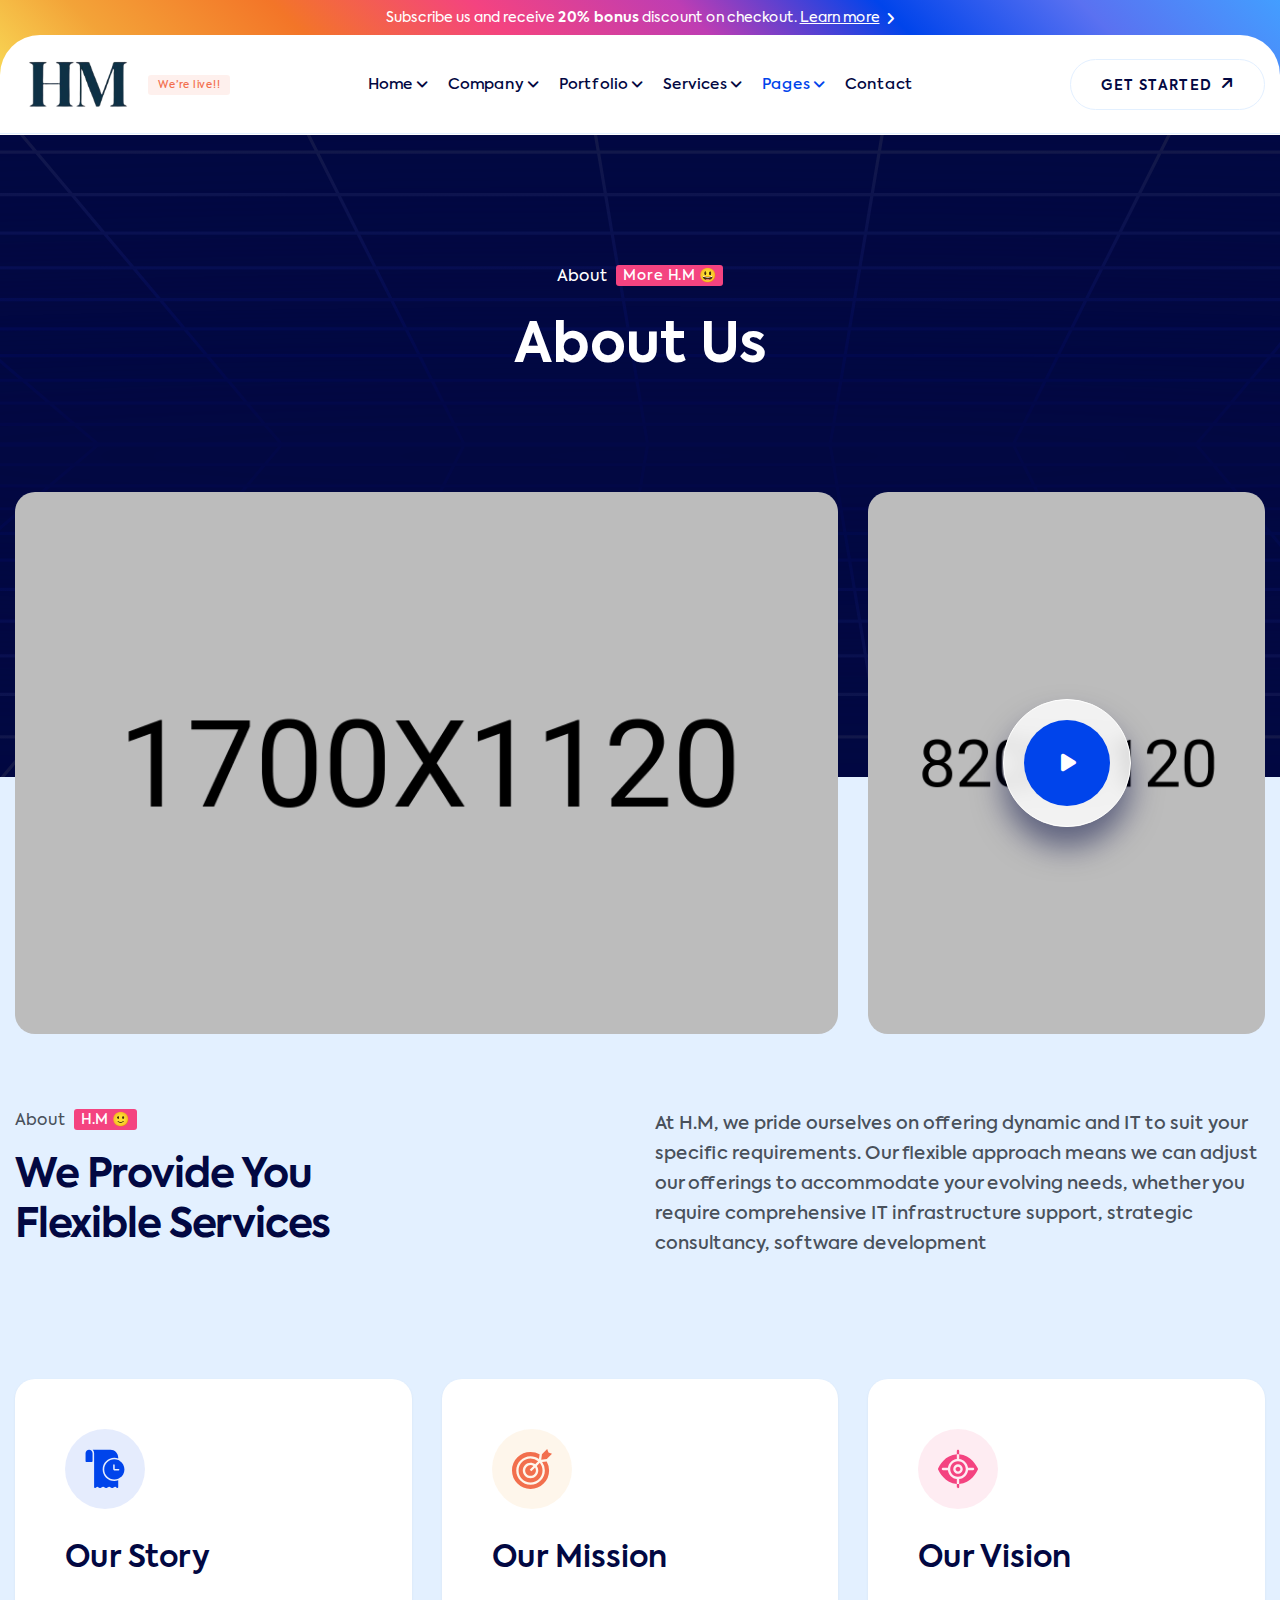
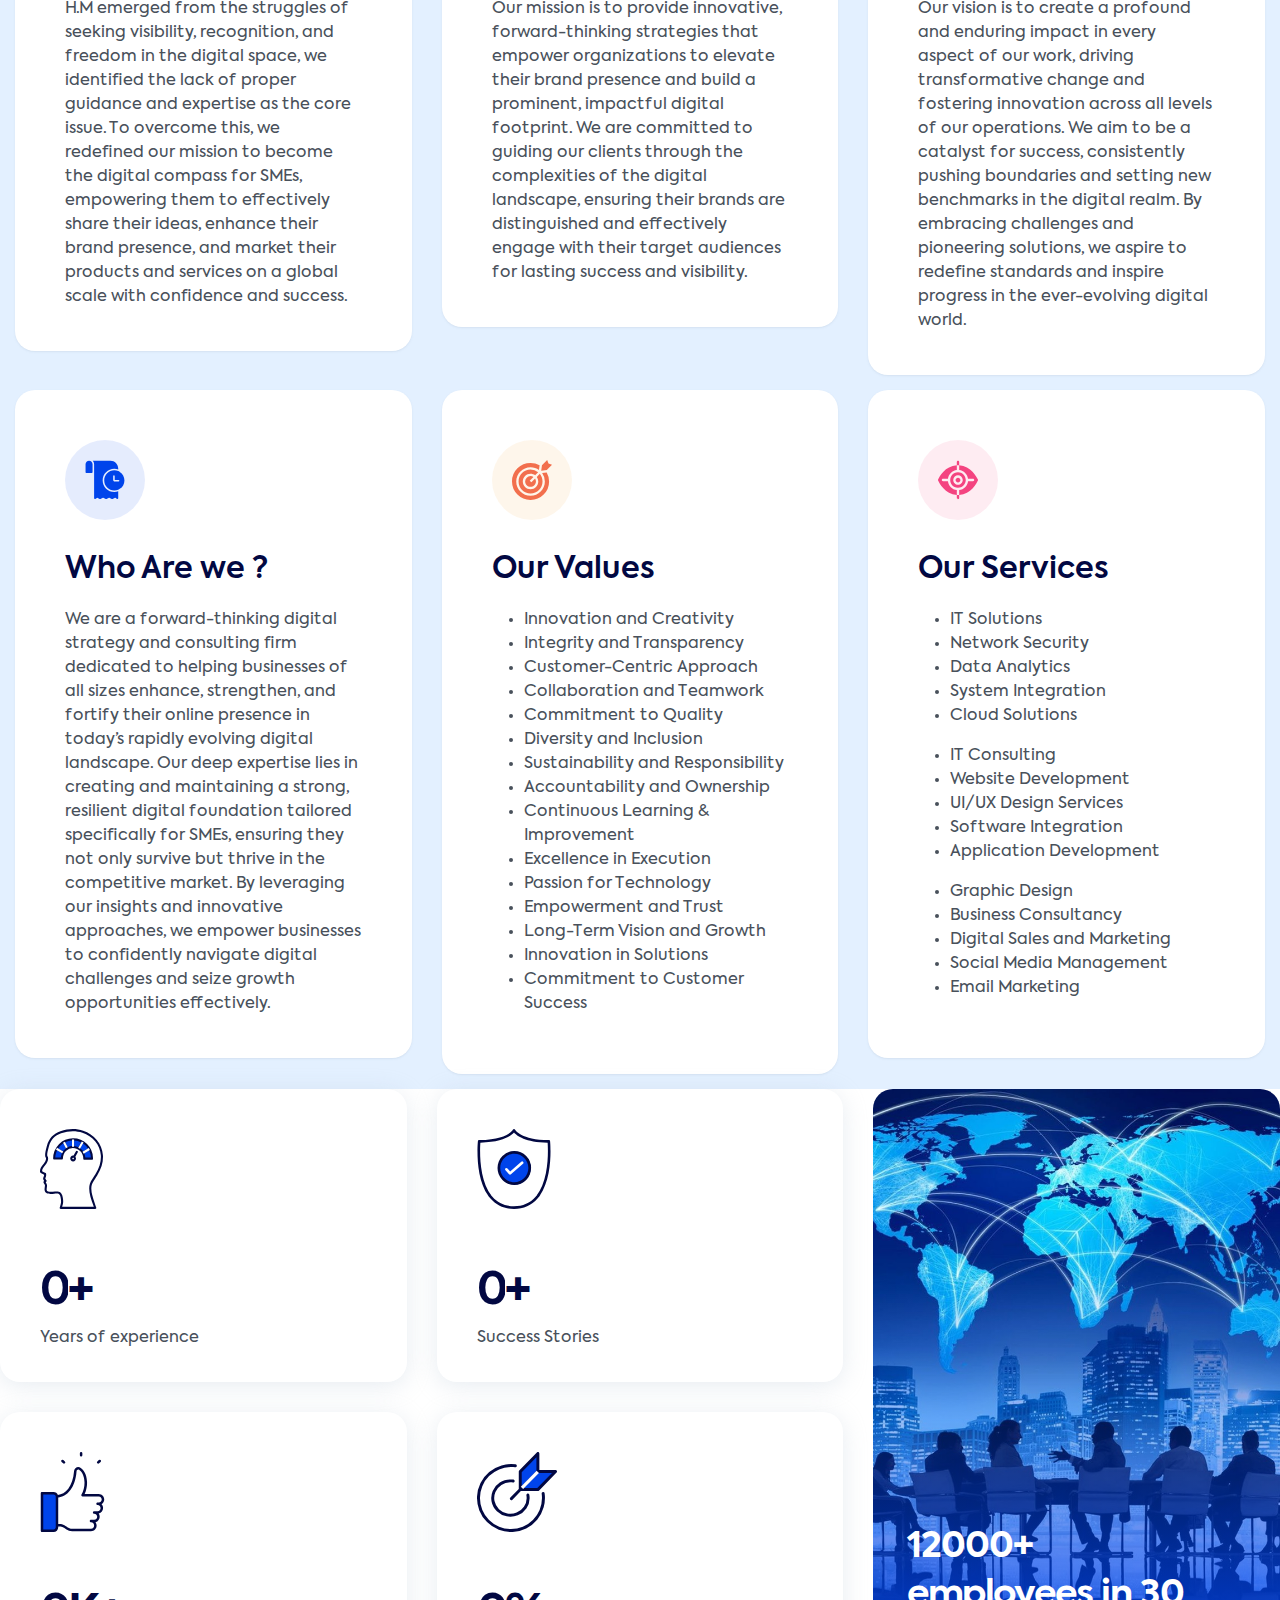
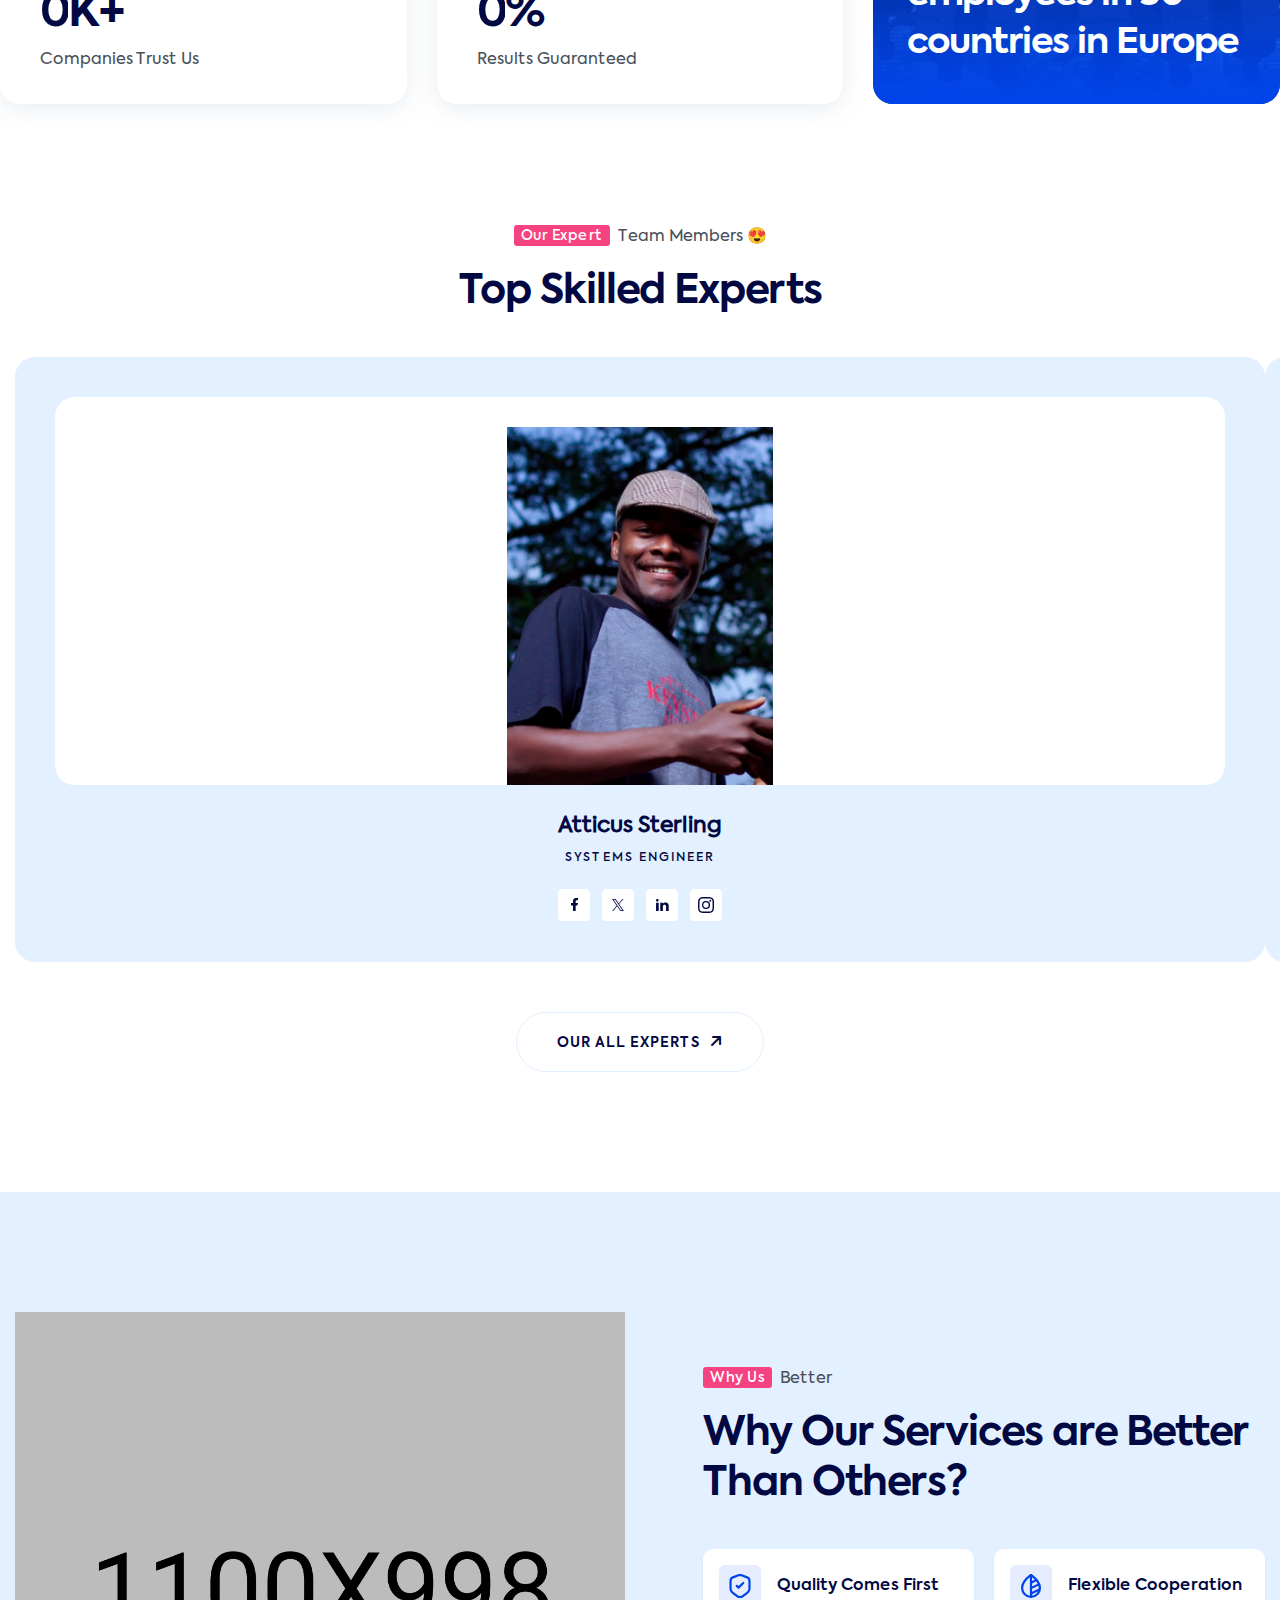
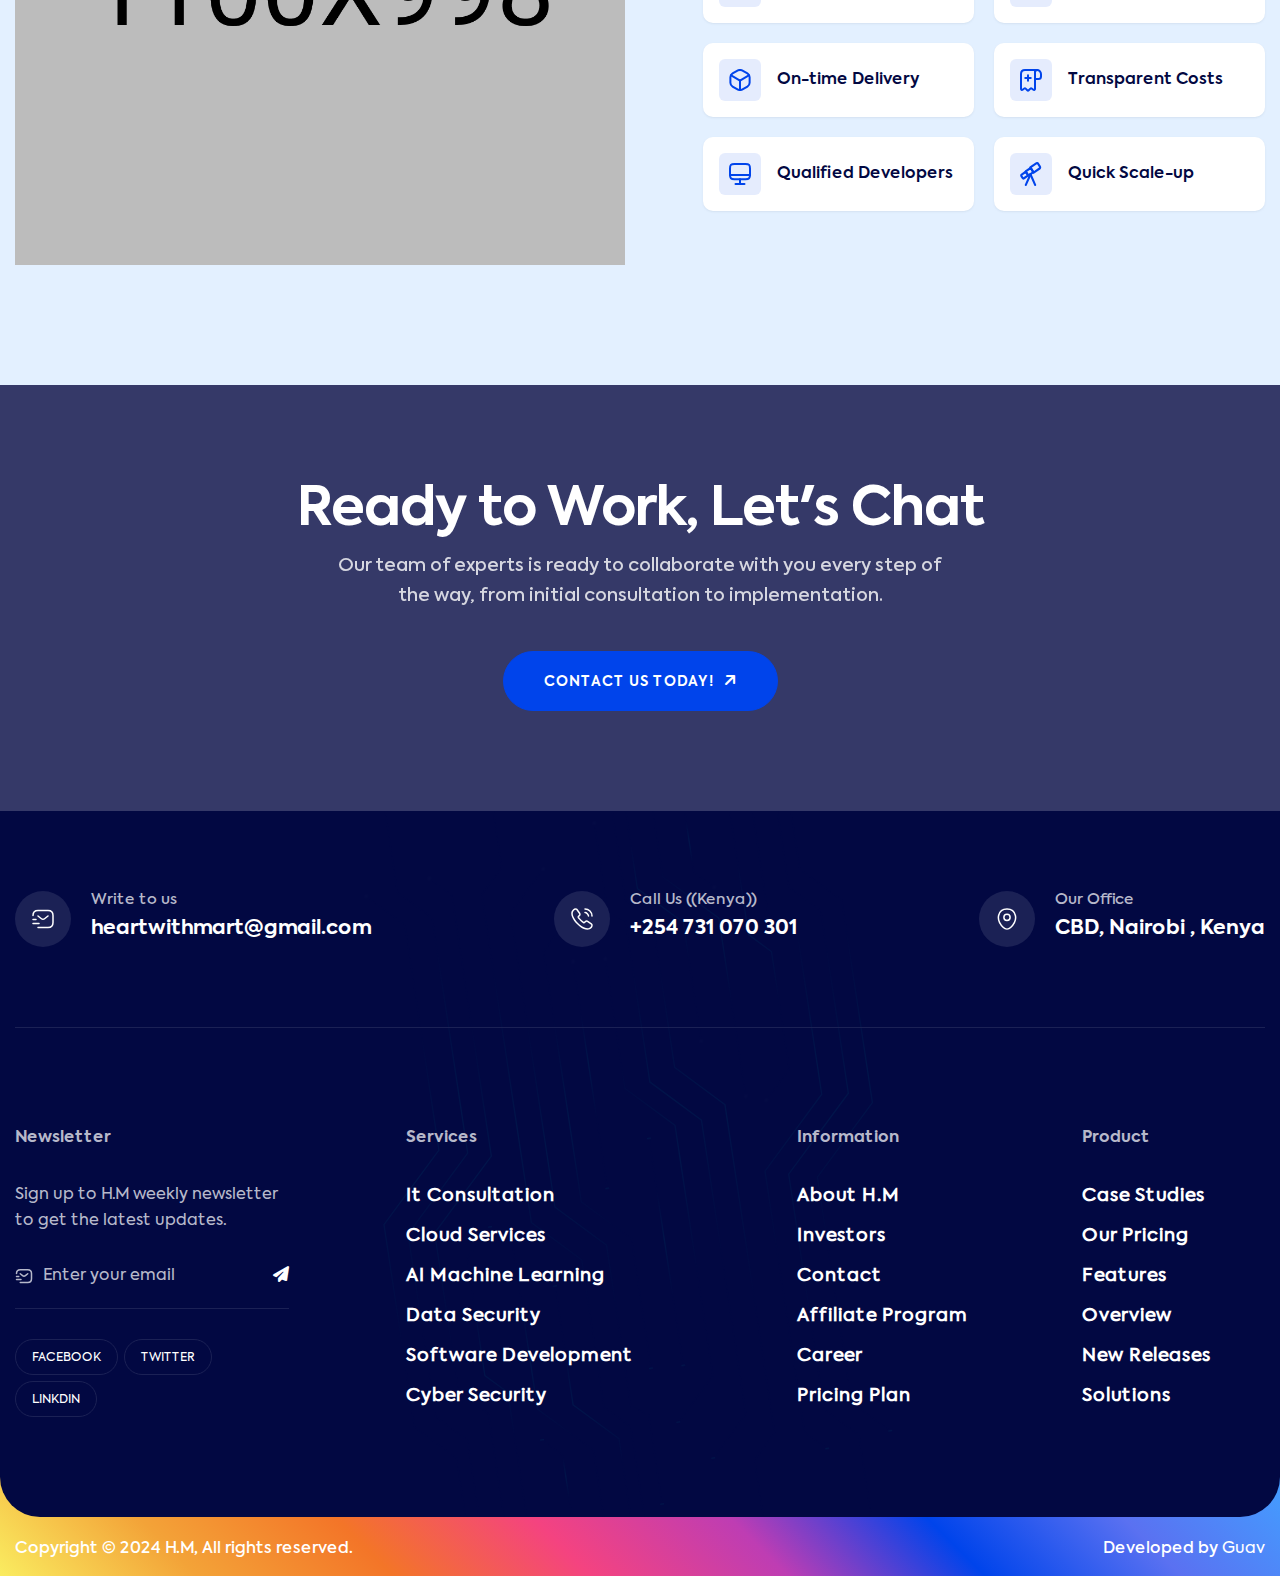
==== commit fae6b8fb: "changes" ====
--- a/about.html
+++ b/about.html
@@ -1,17 +1,12 @@
 <!DOCTYPE html>
 <html lang="en">
+
   <head>
     <meta charset="utf-8" />
-    <meta
-      name="viewport"
-      content="width=device-width, initial-scale=1, shrink-to-fit=no"
-    />
+    <meta name="viewport" content="width=device-width, initial-scale=1, shrink-to-fit=no" />
     <meta http-equiv="x-ua-compatible" content="ie=edge" />
     <meta name="thumbnail" content="assets/images/H.M_page_thumbnail.webp" />
-    <meta
-      name="description"
-      content="H.M – IT Solutions & Technology, Business Consulting, Software Company"
-    />
+    <meta name="description" content="H.M – IT Solutions & Technology, Business Consulting, Software Company" />
     <meta name="keywords" content="Bootstrap Site Template" />
     <meta name="author" content="Webrock" />
 
@@ -19,17 +14,10 @@
       About Us – H.M – IT Solutions & Technology, Business Consulting, Software
       Company
     </title>
-    <link
-      rel="shortcut icon"
-      href="assets/images/site_logo/favourite_icon_2.svg"
-    />
+    <link rel="shortcut icon" href="assets/images/site_logo/favourite_icon_2.svg" />
 
     <!-- Fraimwork - CSS Include -->
-    <link
-      rel="stylesheet"
-      type="text/css"
-      href="assets/css/bootstrap.min.css"
-    />
+    <link rel="stylesheet" type="text/css" href="assets/css/bootstrap.min.css" />
 
     <!-- Icon - CSS Include -->
     <link rel="stylesheet" type="text/css" href="assets/css/fontawesome.css" />
@@ -38,18 +26,10 @@
     <link rel="stylesheet" type="text/css" href="assets/css/animate.min.css" />
 
     <!-- Carousel - CSS Include -->
-    <link
-      rel="stylesheet"
-      type="text/css"
-      href="assets/css/swiper-bundle.min.css"
-    />
+    <link rel="stylesheet" type="text/css" href="assets/css/swiper-bundle.min.css" />
 
     <!-- Video & Image Popup - CSS Include -->
-    <link
-      rel="stylesheet"
-      type="text/css"
-      href="assets/css/magnific-popup.min.css"
-    />
+    <link rel="stylesheet" type="text/css" href="assets/css/magnific-popup.min.css" />
 
     <!-- Counter - CSS Include -->
     <link rel="stylesheet" type="text/css" href="assets/css/odometer.min.css" />
@@ -68,10 +48,8 @@
             <div class="loader-line"></div>
           </div>
           <div class="loader-logo">
-            <img
-              src="assets/images/site_logo/site_logo_2.jpeg"
-              alt="Site Logo – H.M – IT Solutions &amp; Technology Site Template"
-            />
+            <img src="assets/images/site_logo/site_logo_2.jpeg"
+              alt="Site Logo – H.M – IT Solutions &amp; Technology Site Template" />
           </div>
         </div>
       </div>
@@ -92,9 +70,7 @@
           <div class="container">
             <p class="m-0">
               Subscribe us and receive <b>20% bonus</b> discount on checkout.
-              <a href="pricing.html"
-                ><u>Learn more</u> <i class="fa-solid fa-angle-right"></i
-              ></a>
+              <a href="pricing.html"><u>Learn more</u> <i class="fa-solid fa-angle-right"></i></a>
             </p>
           </div>
         </div>
@@ -104,10 +80,8 @@
               <div class="col-xl-3 col-lg-2 col-5">
                 <div class="site_logo">
                   <a class="site_link" href="index.html">
-                    <img
-                      src="assets/images/site_logo/site_logo_3.jpeg"
-                      alt="Site Logo – H.M – IT Solutions & Technology, Business Consulting, Software Company"
-                    />
+                    <img src="assets/images/site_logo/site_logo_3.jpeg"
+                      alt="Site Logo – H.M – IT Solutions & Technology, Business Consulting, Software Company" />
                   </a>
                   <div class="badge bg-danger-subtle text-danger">
                     We’re live!!
@@ -116,76 +90,42 @@
               </div>
               <div class="col-xl-6 col-lg-7 col-2">
                 <nav class="main_menu navbar navbar-expand-lg">
-                  <div
-                    class="main_menu_inner collapse navbar-collapse justify-content-lg-center"
-                    id="main_menu_dropdown"
-                  >
-                    <ul
-                      class="main_menu_list unordered_list justify-content-center"
-                    >
+                  <div class="main_menu_inner collapse navbar-collapse justify-content-lg-center"
+                    id="main_menu_dropdown">
+                    <ul class="main_menu_list unordered_list justify-content-center">
                       <li class="dropdown">
-                        <a
-                          class="nav-link"
-                          href="#"
-                          id="home_submenu"
-                          role="button"
-                          data-bs-toggle="dropdown"
-                          aria-expanded="false"
-                        >
+                        <a class="nav-link" href="#" id="home_submenu" role="button" data-bs-toggle="dropdown"
+                          aria-expanded="false">
                           Home
                         </a>
-                        <ul
-                          class="dropdown-menu"
-                          aria-labelledby="home_submenu"
-                        >
+                        <ul class="dropdown-menu" aria-labelledby="home_submenu">
                           <li><a href="index.html">IT Solution</a></li>
                           <li>
-                            <a href="index_software_company.html"
-                              >Software Company</a
-                            >
+                            <a href="index_software_company.html">Software Company</a>
                           </li>
                           <li>
-                            <a href="index_business_consulting.html"
-                              >Business Consulting</a
-                            >
+                            <a href="index_business_consulting.html">Business Consulting</a>
                           </li>
                         </ul>
                       </li>
                       <li class="dropdown">
-                        <a
-                          class="nav-link"
-                          href="#"
-                          id="company_submenu"
-                          role="button"
-                          data-bs-toggle="dropdown"
-                          aria-expanded="false"
-                        >
+                        <a class="nav-link" href="#" id="company_submenu" role="button" data-bs-toggle="dropdown"
+                          aria-expanded="false">
                           Company
                         </a>
-                        <div
-                          class="dropdown-menu mega_menu_wrapper"
-                          aria-labelledby="company_submenu"
-                        >
+                        <div class="dropdown-menu mega_menu_wrapper" aria-labelledby="company_submenu">
                           <div class="container">
                             <div class="row">
                               <div class="col-lg-9">
                                 <div class="megamenu_pages_wrapper mb-5">
                                   <div class="row">
                                     <div class="col-lg-3 col-md-6">
-                                      <a
-                                        class="iconbox_block_2"
-                                        href="about.html"
-                                      >
+                                      <a class="iconbox_block_2" href="about.html">
                                         <span class="icon_title_wrap">
                                           <small class="iconbox_icon">
-                                            <img
-                                              src="assets/images/icons/icon_wifi.svg"
-                                              alt="Wifi SVG Icon"
-                                            />
+                                            <img src="assets/images/icons/icon_wifi.svg" alt="Wifi SVG Icon" />
                                           </small>
-                                          <small class="iconbox_title"
-                                            >About Us</small
-                                          >
+                                          <small class="iconbox_title">About Us</small>
                                         </span>
                                         <span class="description mb-0">
                                           Learn more about H.M
@@ -193,20 +133,12 @@
                                       </a>
                                     </div>
                                     <div class="col-lg-3 col-md-6">
-                                      <a
-                                        class="iconbox_block_2"
-                                        href="pricing.html"
-                                      >
+                                      <a class="iconbox_block_2" href="pricing.html">
                                         <span class="icon_title_wrap">
                                           <small class="iconbox_icon">
-                                            <img
-                                              src="assets/images/icons/icon_dollar_2.svg"
-                                              alt="Dollar SVG Icon"
-                                            />
+                                            <img src="assets/images/icons/icon_dollar_2.svg" alt="Dollar SVG Icon" />
                                           </small>
-                                          <small class="iconbox_title"
-                                            >Our Pricing</small
-                                          >
+                                          <small class="iconbox_title">Our Pricing</small>
                                         </span>
                                         <span class="description mb-0">
                                           Streamlined Pricing
@@ -214,20 +146,12 @@
                                       </a>
                                     </div>
                                     <div class="col-lg-3 col-md-6">
-                                      <a
-                                        class="iconbox_block_2"
-                                        href="portfolio.html"
-                                      >
+                                      <a class="iconbox_block_2" href="portfolio.html">
                                         <span class="icon_title_wrap">
                                           <small class="iconbox_icon">
-                                            <img
-                                              src="assets/images/icons/icon_chart.svg"
-                                              alt="Chart SVG Icon"
-                                            />
+                                            <img src="assets/images/icons/icon_chart.svg" alt="Chart SVG Icon" />
                                           </small>
-                                          <small class="iconbox_title"
-                                            >Portfolio</small
-                                          >
+                                          <small class="iconbox_title">Portfolio</small>
                                         </span>
                                         <span class="description mb-0">
                                           Explore our all overview
@@ -235,20 +159,12 @@
                                       </a>
                                     </div>
                                     <div class="col-lg-3 col-md-6">
-                                      <a
-                                        class="iconbox_block_2"
-                                        href="portfolio_details.html"
-                                      >
+                                      <a class="iconbox_block_2" href="portfolio_details.html">
                                         <span class="icon_title_wrap">
                                           <small class="iconbox_icon">
-                                            <img
-                                              src="assets/images/icons/icon_tag_2.svg"
-                                              alt="Event Tag SVG Icon"
-                                            />
+                                            <img src="assets/images/icons/icon_tag_2.svg" alt="Event Tag SVG Icon" />
                                           </small>
-                                          <small class="iconbox_title"
-                                            >Portfolio Details</small
-                                          >
+                                          <small class="iconbox_title">Portfolio Details</small>
                                         </span>
                                         <span class="description mb-0">
                                           Explore our work overview
@@ -256,20 +172,12 @@
                                       </a>
                                     </div>
                                     <div class="col-lg-3 col-md-6">
-                                      <a
-                                        class="iconbox_block_2"
-                                        href="team.html"
-                                      >
+                                      <a class="iconbox_block_2" href="team.html">
                                         <span class="icon_title_wrap">
                                           <small class="iconbox_icon">
-                                            <img
-                                              src="assets/images/icons/icon_user_2.svg"
-                                              alt="User Check SVG Icon"
-                                            />
+                                            <img src="assets/images/icons/icon_user_2.svg" alt="User Check SVG Icon" />
                                           </small>
-                                          <small class="iconbox_title"
-                                            >Team</small
-                                          >
+                                          <small class="iconbox_title">Team</small>
                                         </span>
                                         <span class="description mb-0">
                                           We are friendly Join our team
@@ -277,20 +185,12 @@
                                       </a>
                                     </div>
                                     <div class="col-lg-3 col-md-6">
-                                      <a
-                                        class="iconbox_block_2"
-                                        href="team_details.html"
-                                      >
+                                      <a class="iconbox_block_2" href="team_details.html">
                                         <span class="icon_title_wrap">
                                           <small class="iconbox_icon">
-                                            <img
-                                              src="assets/images/icons/icon_users.svg"
-                                              alt="Users SVG Icon"
-                                            />
+                                            <img src="assets/images/icons/icon_users.svg" alt="Users SVG Icon" />
                                           </small>
-                                          <small class="iconbox_title"
-                                            >Team Details</small
-                                          >
+                                          <small class="iconbox_title">Team Details</small>
                                         </span>
                                         <span class="description mb-0">
                                           We are friendly Join our team
@@ -298,20 +198,12 @@
                                       </a>
                                     </div>
                                     <div class="col-lg-3 col-md-6">
-                                      <a
-                                        class="iconbox_block_2"
-                                        href="service.html"
-                                      >
+                                      <a class="iconbox_block_2" href="service.html">
                                         <span class="icon_title_wrap">
                                           <small class="iconbox_icon">
-                                            <img
-                                              src="assets/images/icons/icon_pen.svg"
-                                              alt="Pen SVG Icon"
-                                            />
+                                            <img src="assets/images/icons/icon_pen.svg" alt="Pen SVG Icon" />
                                           </small>
-                                          <small class="iconbox_title"
-                                            >Services</small
-                                          >
+                                          <small class="iconbox_title">Services</small>
                                         </span>
                                         <small class="description mb-0">
                                           Happy to help you!
@@ -319,20 +211,12 @@
                                       </a>
                                     </div>
                                     <div class="col-lg-3 col-md-6">
-                                      <a
-                                        class="iconbox_block_2"
-                                        href="service_details.html"
-                                      >
+                                      <a class="iconbox_block_2" href="service_details.html">
                                         <span class="icon_title_wrap">
                                           <small class="iconbox_icon">
-                                            <img
-                                              src="assets/images/icons/icon_pen.svg"
-                                              alt="Pen SVG Icon"
-                                            />
+                                            <img src="assets/images/icons/icon_pen.svg" alt="Pen SVG Icon" />
                                           </small>
-                                          <small class="iconbox_title"
-                                            >Service Details</small
-                                          >
+                                          <small class="iconbox_title">Service Details</small>
                                         </span>
                                         <small class="description mb-0">
                                           Happy to help you!
@@ -341,60 +225,36 @@
                                     </div>
                                   </div>
                                 </div>
-                                <ul
-                                  class="btns_group p-0 unordered_list justify-content-start"
-                                >
+                                <ul class="btns_group p-0 unordered_list justify-content-start">
                                   <li>
-                                    <a
-                                      class="btn btn-primary"
-                                      href="contact.html"
-                                    >
-                                      <span
-                                        class="btn_label"
-                                        data-text="Free Consultation"
-                                        >Free Consultation</span
-                                      >
+                                    <a class="btn btn-primary" href="contact.html">
+                                      <span class="btn_label" data-text="Free Consultation">Free Consultation</span>
                                       <span class="btn_icon">
-                                        <i
-                                          class="fa-solid fa-arrow-up-right"
-                                        ></i>
+                                        <i class="fa-solid fa-arrow-up-right"></i>
                                       </span>
                                     </a>
                                   </li>
                                   <li>
                                     <div class="review_short_info_2">
                                       <div class="review_admin_logo">
-                                        <img
-                                          src="assets/images/clients/client_logo_9.webp"
-                                          alt="Client Logo"
-                                        />
+                                        <img src="assets/images/clients/client_logo_9.webp" alt="Client Logo" />
                                       </div>
                                       <div class="review_info_content">
                                         <ul class="rating_block unordered_list">
                                           <li>
-                                            <i
-                                              class="fa-solid fa-star fa-fw"
-                                            ></i>
+                                            <i class="fa-solid fa-star fa-fw"></i>
                                           </li>
                                           <li>
-                                            <i
-                                              class="fa-solid fa-star fa-fw"
-                                            ></i>
+                                            <i class="fa-solid fa-star fa-fw"></i>
                                           </li>
                                           <li>
-                                            <i
-                                              class="fa-solid fa-star fa-fw"
-                                            ></i>
+                                            <i class="fa-solid fa-star fa-fw"></i>
                                           </li>
                                           <li>
-                                            <i
-                                              class="fa-solid fa-star fa-fw"
-                                            ></i>
+                                            <i class="fa-solid fa-star fa-fw"></i>
                                           </li>
                                           <li>
-                                            <i
-                                              class="fa-solid fa-star fa-fw"
-                                            ></i>
+                                            <i class="fa-solid fa-star fa-fw"></i>
                                           </li>
                                         </ul>
                                         <div class="review_counter">
@@ -406,37 +266,24 @@
                                   <li>
                                     <div class="review_short_info_2">
                                       <div class="review_admin_logo">
-                                        <img
-                                          src="assets/images/clients/client_logo_10.webp"
-                                          alt="Client Logo"
-                                        />
+                                        <img src="assets/images/clients/client_logo_10.webp" alt="Client Logo" />
                                       </div>
                                       <div class="review_info_content">
                                         <ul class="rating_block unordered_list">
                                           <li>
-                                            <i
-                                              class="fa-solid fa-star fa-fw"
-                                            ></i>
+                                            <i class="fa-solid fa-star fa-fw"></i>
                                           </li>
                                           <li>
-                                            <i
-                                              class="fa-solid fa-star fa-fw"
-                                            ></i>
+                                            <i class="fa-solid fa-star fa-fw"></i>
                                           </li>
                                           <li>
-                                            <i
-                                              class="fa-solid fa-star fa-fw"
-                                            ></i>
+                                            <i class="fa-solid fa-star fa-fw"></i>
                                           </li>
                                           <li>
-                                            <i
-                                              class="fa-solid fa-star fa-fw"
-                                            ></i>
+                                            <i class="fa-solid fa-star fa-fw"></i>
                                           </li>
                                           <li>
-                                            <i
-                                              class="fa-solid fa-star fa-fw"
-                                            ></i>
+                                            <i class="fa-solid fa-star fa-fw"></i>
                                           </li>
                                         </ul>
                                         <div class="review_counter">
@@ -451,25 +298,16 @@
                                 <div class="site_author bg-primary">
                                   <div class="author_box">
                                     <div class="author_image bg-light">
-                                      <img
-                                        src="assets/images/avatar/avatar_7.webp"
-                                        alt="Site Author Image"
-                                      />
+                                      <img src="assets/images/avatar/avatar_7.webp" alt="Site Author Image" />
                                     </div>
                                     <div class="author_box_content">
                                       <h3 class="author_name text-white">
                                         Martha Wambeo
                                       </h3>
-                                      <span
-                                        class="author_designation text-white"
-                                        >CEO & Founder At H.M</span
-                                      >
+                                      <span class="author_designation text-white">CEO & Founder At H.M</span>
                                     </div>
                                     <div class="quote_icon">
-                                      <img
-                                        src="assets/images/icons/icon_quote.svg"
-                                        alt="Quote Icon"
-                                      />
+                                      <img src="assets/images/icons/icon_quote.svg" alt="Quote Icon" />
                                     </div>
                                   </div>
                                   <p class="mb-0 text-white">
@@ -487,43 +325,23 @@
                         </div>
                       </li>
                       <li class="dropdown">
-                        <a
-                          class="nav-link"
-                          href="#"
-                          id="portfolio_submenu"
-                          role="button"
-                          data-bs-toggle="dropdown"
-                          aria-expanded="false"
-                        >
+                        <a class="nav-link" href="#" id="portfolio_submenu" role="button" data-bs-toggle="dropdown"
+                          aria-expanded="false">
                           Portfolio
                         </a>
-                        <ul
-                          class="dropdown-menu"
-                          aria-labelledby="portfolio_submenu"
-                        >
+                        <ul class="dropdown-menu" aria-labelledby="portfolio_submenu">
                           <li><a href="portfolio.html">Portfolio</a></li>
                           <li>
-                            <a href="portfolio_details.html"
-                              >Portfolio Details</a
-                            >
+                            <a href="portfolio_details.html">Portfolio Details</a>
                           </li>
                         </ul>
                       </li>
                       <li class="dropdown">
-                        <a
-                          class="nav-link"
-                          href="#"
-                          id="services_submenu"
-                          role="button"
-                          data-bs-toggle="dropdown"
-                          aria-expanded="false"
-                        >
+                        <a class="nav-link" href="#" id="services_submenu" role="button" data-bs-toggle="dropdown"
+                          aria-expanded="false">
                           Services
                         </a>
-                        <div
-                          class="dropdown-menu mega_menu_wrapper p-0"
-                          aria-labelledby="services_submenu"
-                        >
+                        <div class="dropdown-menu mega_menu_wrapper p-0" aria-labelledby="services_submenu">
                           <div class="container">
                             <div class="row justify-content-lg-between">
                               <div class="col-lg-8">
@@ -533,327 +351,293 @@
                                       <h3 class="megamenu_info_title">
                                         Services
                                       </h3>
-                                      <ul
-                                        class="icon_list unordered_list_block"
-                                      >
+                                      <ul class="icon_list unordered_list_block">
                                         <li>
-  <a href="service_details.html">
-    <span class="icon_list_text">
-      IT Management Services
-    </span>
-  </a>
-</li>
-<li>
-  <a href="service_details.html">
-    <span class="icon_list_text">
-      Data Tracking Security
-    </span>
-  </a>
-</li>
-<li>
-  <a href="service_details.html">
-    <span class="icon_list_text">
-      Website Development
-    </span>
-  </a>
-</li>
-<li>
-  <a href="service_details.html">
-    <span class="icon_list_text">
-      CRM Solutions and Design
-    </span>
-  </a>
-</li>
-<li>
-  <a href="service_details.html">
-    <span class="icon_list_text">
-      UI/UX Design Services
-    </span>
-  </a>
-</li>
-<li>
-  <a href="service_details.html">
-    <span class="icon_list_text">
-      Technology Solution
-    </span>
-  </a>
-</li>
-<li>
-  <a href="service_details.html">
-    <span class="icon_list_text">
-      Software Development
-    </span>
-  </a>
-</li>
-
-<!-- Added Services -->
-<li>
-  <a href="service_details.html">
-    <span class="icon_list_text">
-      Cyber Security - Network Security
-    </span>
-  </a>
-</li>
-<li>
-  <a href="service_details.html">
-    <span class="icon_list_text">
-      Data Analytics
-    </span>
-  </a>
-</li>
-<li>
-  <a href="service_details.html">
-    <span class="icon_list_text">
-      Digital Strategy and Consulting
-    </span>
-  </a>
-</li>
-<li>
-  <a href="service_details.html">
-    <span class="icon_list_text">
-      Digital Sales and Marketing
-    </span>
-  </a>
-</li>
-<li>
-  <a href="service_details.html">
-    <span class="icon_list_text">
-      E-mail Marketing
-    </span>
-  </a>
-</li>
-<li>
-  <a href="service_details.html">
-    <span class="icon_list_text">
-      Brand Management
-    </span>
-  </a>
-</li>
-<li>
-  <a href="service_details.html">
-    <span class="icon_list_text">
-      Reputation Management
-    </span>
-  </a>
-</li>
-<li>
-  <a href="service_details.html">
-    <span class="icon_list_text">
-      Social Media Management
-    </span>
-  </a>
-</li>
-<li>
-  <a href="service_details.html">
-    <span class="icon_list_text">
-      Graphic Design
-    </span>
-  </a>
-</li>
-
-                                  <div class="col-lg-4">
-                                    <div class="megamenu_widget">
-                                      <h3 class="megamenu_info_title">
-                                        Our Fields
-                                      </h3>
-                                      <ul
-                                        class="icon_list unordered_list_block"
-                                      >
-                                        <li>
-                                          <a href="fields.html">
+                                          <a href="service_details.html">
                                             <span class="icon_list_text">
-                                              Healthcare
+                                              IT Management Services
                                             </span>
                                           </a>
                                         </li>
                                         <li>
-                                          <a href="fields.html">
+                                          <a href="service_details.html">
                                             <span class="icon_list_text">
-                                              Banks
+                                              Data Tracking Security
                                             </span>
                                           </a>
                                         </li>
                                         <li>
-                                          <a href="fields.html">
+                                          <a href="service_details.html">
                                             <span class="icon_list_text">
-                                              Logistics
+                                              Website Development
                                             </span>
                                           </a>
                                         </li>
                                         <li>
-                                          <a href="fields.html">
+                                          <a href="service_details.html">
                                             <span class="icon_list_text">
-                                              Supermarkets
+                                              CRM Solutions and Design
                                             </span>
                                           </a>
                                         </li>
                                         <li>
-                                          <a href="fields.html">
+                                          <a href="service_details.html">
                                             <span class="icon_list_text">
-                                              Industries
+                                              UI/UX Design Services
                                             </span>
                                           </a>
                                         </li>
                                         <li>
-                                          <a href="fields.html">
+                                          <a href="service_details.html">
                                             <span class="icon_list_text">
-                                              Hotels
+                                              Technology Solution
                                             </span>
                                           </a>
                                         </li>
                                         <li>
-                                          <a href="fields.html">
+                                          <a href="service_details.html">
                                             <span class="icon_list_text">
-                                              Fintech
+                                              Software Development
                                             </span>
                                           </a>
                                         </li>
-                                      </ul>
-                                    </div>
-                                  </div>
-                                  <div class="col-lg-4">
-                                    <div class="megamenu_widget">
-                                      <h3 class="megamenu_info_title">
-                                        Product
-                                      </h3>
-                                      <ul
-                                        class="icon_list unordered_list_block"
-                                      >
+
+                                        <!-- Added Services -->
                                         <li>
-                                          <a href="portfolio.html">
+                                          <a href="service_details.html">
                                             <span class="icon_list_text">
-                                              Case Studies
+                                              Cyber Security - Network Security
                                             </span>
                                           </a>
                                         </li>
                                         <li>
-                                          <a href="pricing.html">
+                                          <a href="service_details.html">
                                             <span class="icon_list_text">
-                                              Our Pricing
+                                              Data Analytics
                                             </span>
                                           </a>
                                         </li>
                                         <li>
-                                          <a href="service.html">
+                                          <a href="service_details.html">
                                             <span class="icon_list_text">
-                                              Features
+                                              Digital Strategy and Consulting
                                             </span>
                                           </a>
                                         </li>
                                         <li>
-                                          <a href="about.html">
+                                          <a href="service_details.html">
                                             <span class="icon_list_text">
-                                              Overview
+                                              Digital Sales and Marketing
                                             </span>
                                           </a>
                                         </li>
                                         <li>
-                                          <a href="#!">
+                                          <a href="service_details.html">
                                             <span class="icon_list_text">
-                                              New Releases
+                                              E-mail Marketing
                                             </span>
                                           </a>
                                         </li>
                                         <li>
-                                          <a href="service.html">
+                                          <a href="service_details.html">
                                             <span class="icon_list_text">
-                                              Solutions
+                                              Brand Management
                                             </span>
                                           </a>
                                         </li>
+                                        <li>
+                                          <a href="service_details.html">
+                                            <span class="icon_list_text">
+                                              Reputation Management
+                                            </span>
+                                          </a>
+                                        </li>
+                                        <li>
+                                          <a href="service_details.html">
+                                            <span class="icon_list_text">
+                                              Social Media Management
+                                            </span>
+                                          </a>
+                                        </li>
+                                        <li>
+                                          <a href="service_details.html">
+                                            <span class="icon_list_text">
+                                              Graphic Design
+                                            </span>
+                                          </a>
+                                        </li>
+
+                                        <div class="col-lg-4">
+                                          <div class="megamenu_widget">
+                                            <h3 class="megamenu_info_title">
+                                              Our Fields
+                                            </h3>
+                                            <ul class="icon_list unordered_list_block">
+                                              <li>
+                                                <a href="fields.html">
+                                                  <span class="icon_list_text">
+                                                    Healthcare
+                                                  </span>
+                                                </a>
+                                              </li>
+                                              <li>
+                                                <a href="fields.html">
+                                                  <span class="icon_list_text">
+                                                    Banks
+                                                  </span>
+                                                </a>
+                                              </li>
+                                              <li>
+                                                <a href="fields.html">
+                                                  <span class="icon_list_text">
+                                                    Logistics
+                                                  </span>
+                                                </a>
+                                              </li>
+                                              <li>
+                                                <a href="fields.html">
+                                                  <span class="icon_list_text">
+                                                    Supermarkets
+                                                  </span>
+                                                </a>
+                                              </li>
+                                              <li>
+                                                <a href="fields.html">
+                                                  <span class="icon_list_text">
+                                                    Industries
+                                                  </span>
+                                                </a>
+                                              </li>
+                                              <li>
+                                                <a href="fields.html">
+                                                  <span class="icon_list_text">
+                                                    Hotels
+                                                  </span>
+                                                </a>
+                                              </li>
+                                              <li>
+                                                <a href="fields.html">
+                                                  <span class="icon_list_text">
+                                                    Fintech
+                                                  </span>
+                                                </a>
+                                              </li>
+                                            </ul>
+                                          </div>
+                                        </div>
+                                        <div class="col-lg-4">
+                                          <div class="megamenu_widget">
+                                            <h3 class="megamenu_info_title">
+                                              Product
+                                            </h3>
+                                            <ul class="icon_list unordered_list_block">
+                                              <li>
+                                                <a href="portfolio.html">
+                                                  <span class="icon_list_text">
+                                                    Case Studies
+                                                  </span>
+                                                </a>
+                                              </li>
+                                              <li>
+                                                <a href="pricing.html">
+                                                  <span class="icon_list_text">
+                                                    Our Pricing
+                                                  </span>
+                                                </a>
+                                              </li>
+                                              <li>
+                                                <a href="service.html">
+                                                  <span class="icon_list_text">
+                                                    Features
+                                                  </span>
+                                                </a>
+                                              </li>
+                                              <li>
+                                                <a href="about.html">
+                                                  <span class="icon_list_text">
+                                                    Overview
+                                                  </span>
+                                                </a>
+                                              </li>
+                                              <li>
+                                                <a href="#!">
+                                                  <span class="icon_list_text">
+                                                    New Releases
+                                                  </span>
+                                                </a>
+                                              </li>
+                                              <li>
+                                                <a href="service.html">
+                                                  <span class="icon_list_text">
+                                                    Solutions
+                                                  </span>
+                                                </a>
+                                              </li>
+                                            </ul>
+                                          </div>
+                                        </div>
+                                    </div>
+                                    <div class="social_area">
+                                      <ul class="social_icons_block unordered_list" data-text="Follow Us:">
+                                        <li>
+                                          <a href="#!">
+                                            <i class="fa-brands fa-facebook-f"></i>
+                                          </a>
+                                        </li>
+                                        <li>
+                                          <a href="#!">
+                                            <i class="fa-brands fa-twitter"></i>
+                                          </a>
+                                        </li>
+                                        <li>
+                                          <a href="#!">
+                                            <i class="fa-brands fa-linkedin-in"></i>
+                                          </a>
+                                        </li>
+                                        <li>
+                                          <a href="#!">
+                                            <i class="fa-brands fa-dribbble"></i>
+                                          </a>
+                                        </li>
                                       </ul>
+                                      <p class="career_link m-0">
+                                        Looking for the ultimate consultancy?
+                                        <a href="#!">We’re live!!</a>
+                                      </p>
+                                    </div>
+                                  </div>
+                                  <div class="col-lg-3">
+                                    <div class="megamenu_case bg-primary">
+                                      <h3>Computer Software</h3>
+                                      <h4>Astarte Medical</h4>
+                                      <img src="assets/images/case/case_image_4.webp" alt="Case Image" />
+                                      <a class="btn" href="portfolio.html">
+                                        <span class="btn_label" data-text="Read Case">Read Case</span>
+                                        <span class="btn_icon">
+                                          <i class="fa-solid fa-arrow-up-right"></i>
+                                        </span>
+                                      </a>
                                     </div>
                                   </div>
                                 </div>
-                                <div class="social_area">
-                                  <ul
-                                    class="social_icons_block unordered_list"
-                                    data-text="Follow Us:"
-                                  >
-                                    <li>
-                                      <a href="#!">
-                                        <i class="fa-brands fa-facebook-f"></i>
-                                      </a>
-                                    </li>
-                                    <li>
-                                      <a href="#!">
-                                        <i class="fa-brands fa-twitter"></i>
-                                      </a>
-                                    </li>
-                                    <li>
-                                      <a href="#!">
-                                        <i class="fa-brands fa-linkedin-in"></i>
-                                      </a>
-                                    </li>
-                                    <li>
-                                      <a href="#!">
-                                        <i class="fa-brands fa-dribbble"></i>
-                                      </a>
-                                    </li>
-                                  </ul>
-                                  <p class="career_link m-0">
-                                    Looking for the ultimate consultancy?
-                                    <a href="#!">We’re live!!</a>
-                                  </p>
-                                </div>
-                              </div>
-                              <div class="col-lg-3">
-                                <div class="megamenu_case bg-primary">
-                                  <h3>Computer Software</h3>
-                                  <h4>Astarte Medical</h4>
-                                  <img
-                                    src="assets/images/case/case_image_4.webp"
-                                    alt="Case Image"
-                                  />
-                                  <a class="btn" href="portfolio.html">
-                                    <span
-                                      class="btn_label"
-                                      data-text="Read Case"
-                                      >Read Case</span
-                                    >
-                                    <span class="btn_icon">
-                                      <i class="fa-solid fa-arrow-up-right"></i>
-                                    </span>
-                                  </a>
-                                </div>
                               </div>
                             </div>
-                          </div>
-                        </div>
                       </li>
                       <li class="dropdown active">
-                        <a
-                          class="nav-link"
-                          href="#"
-                          id="pages_submenu"
-                          role="button"
-                          data-bs-toggle="dropdown"
-                          aria-expanded="false"
-                        >
+                        <a class="nav-link" href="#" id="pages_submenu" role="button" data-bs-toggle="dropdown"
+                          aria-expanded="false">
                           Pages
                         </a>
-                        <ul
-                          class="dropdown-menu"
-                          aria-labelledby="pages_submenu"
-                        >
+                        <ul class="dropdown-menu" aria-labelledby="pages_submenu">
                           <li class="active">
                             <a href="about.html">About Us</a>
                           </li>
                           <li class="dropdown">
-                            <a
-                              class="nav-link"
-                              href="#"
-                              id="blog_submenu"
-                              role="button"
-                              data-bs-toggle="dropdown"
-                              aria-expanded="false"
-                            >
+                            <a class="nav-link" href="#" id="blog_submenu" role="button" data-bs-toggle="dropdown"
+                              aria-expanded="false">
                               Blogs
                             </a>
-                            <ul
-                              class="dropdown-menu"
-                              aria-labelledby="blog_submenu"
-                            >
+                            <ul class="dropdown-menu" aria-labelledby="blog_submenu">
                               <li><a href="blog.html">Our Blogs</a></li>
                               <li>
                                 <a href="blog_details.html">Blog Details</a>
@@ -862,12 +646,8 @@
                           </li>
                           <li><a href="contact.html">Help Center</a></li>
                           <li>
-                            <a href="#!"
-                              >Careers
-                              <small class="badge bg-danger-subtle text-danger"
-                                >We’re live!!</small
-                              ></a
-                            >
+                            <a href="#!">Careers
+                              <small class="badge bg-danger-subtle text-danger">We’re live!!</small></a>
                           </li>
                         </ul>
                       </li>
@@ -877,26 +657,118 @@
                 </nav>
               </div>
               <div class="col-xl-3 col-lg-3 col-5">
-                <ul
-                  class="header_btns_group unordered_list justify-content-end"
-                >
+                <ul class="header_btns_group unordered_list justify-content-end">
                   <li>
-                    <button
-                      class="mobile_menu_btn"
-                      type="button"
-                      data-bs-toggle="collapse"
-                      data-bs-target="#main_menu_dropdown"
-                      aria-expanded="false"
-                      aria-label="Toggle navigation"
-                    >
+                    <!-- Mobile Menu Button -->
+                    <button class="mobile_menu_btn navbar-toggler" type="button" data-bs-toggle="collapse"
+                      data-bs-target="#main_menu_dropdown" aria-expanded="false" aria-label="Toggle navigation">
                       <i class="far fa-bars"></i>
                     </button>
+
+                    <!-- Collapsible Mobile Menu -->
+                    <div class="collapse navbar-collapse" id="main_menu_dropdown">
+                      <ul class="navbar-nav main_menu_list unordered_list justify-content-center">
+                        <!-- Home Dropdown Menu -->
+                        <li class="nav-item dropdown active">
+                          <a class="nav-link" href="#" id="home_submenu" role="button" data-bs-toggle="dropdown"
+                            aria-expanded="false">
+                            Home
+                          </a>
+                          <ul class="dropdown-menu" aria-labelledby="home_submenu">
+                            <li class="active">
+                              <a class="dropdown-item" href="index.html">IT Solution</a>
+                            </li>
+                            <li>
+                              <a class="dropdown-item" href="index_software_company.html">Software Company</a>
+                            </li>
+                            <li>
+                              <a class="dropdown-item" href="index_business_consulting.html">Business Consulting</a>
+                            </li>
+                          </ul>
+                        </li>
+                        <!-- Other Menu Items -->
+                        <li class="nav-item">
+                          <a class="nav-link" href="about.html">About Us</a>
+                        </li>
+                        <li class="nav-item">
+                          <a class="nav-link" href="pricing.html">Our Pricing</a>
+                        </li>
+                        <li class="nav-item">
+                          <a class="nav-link" href="portfolio.html">Portfolio</a>
+                        </li>
+                        <li class="nav-item">
+                          <a class="nav-link" href="portfolio_details.html">Portfolio Details</a>
+                        </li>
+                        <li class="nav-item">
+                          <a class="nav-link" href="team.html">Team</a>
+                        </li>
+                        <li class="nav-item">
+                          <a class="nav-link" href="team_details.html">Team Details</a>
+                        </li>
+                        <li class="nav-item">
+                          <a class="nav-link" href="service.html">Services</a>
+                        </li>
+                        <li class="nav-item">
+                          <a class="nav-link" href="service_details.html">Service Details</a>
+                        </li>
+                        <li class="nav-item">
+                          <a class="nav-link" href="blog.html">Blog</a>
+                        </li>
+                        <li class="nav-item">
+                          <a class="nav-link" href="blog_details.html">Blog Details</a>
+                        </li>
+                        <li class="nav-item">
+                          <a class="nav-link" href="contact.html">Contact Us</a>
+                        </li>
+                        <li class="nav-item">
+                          <a class="nav-link" href="fields.html">Fields</a>
+                        </li>
+                      </ul>
+                    </div>
+
+                    <!-- Custom CSS -->
+                    <style>
+                      .mobile_menu_btn {
+                        border: none;
+                        background-color: transparent;
+                        padding: 10px;
+                      }
+
+                      .navbar-toggler-icon {
+                        font-size: 1.5rem;
+                        color: #333;
+                      }
+
+                      .navbar-nav .nav-link {
+                        color: #333;
+                        padding: 10px 15px;
+                        text-align: center;
+                      }
+
+                      .navbar-nav .dropdown-menu {
+                        background-color: #f8f9fa;
+                        border-radius: 0.25rem;
+                        box-shadow: 0 0.125rem 0.25rem rgba(0, 0, 0, 0.075);
+                      }
+
+                      .navbar-nav .dropdown-item {
+                        color: #333;
+                        padding: 10px 20px;
+                      }
+
+                      .navbar-nav .dropdown-item:hover {
+                        background-color: #e9ecef;
+                      }
+                    </style>
+
+                    <!-- Bootstrap JS and Popper.js (inline) -->
+                    <script src="https://cdn.jsdelivr.net/npm/@popperjs/core@2.11.7/dist/umd/popper.min.js"></script>
+                    <script src="https://cdn.jsdelivr.net/npm/bootstrap@5.3.0/dist/js/bootstrap.min.js"></script>
+
                   </li>
                   <li>
                     <a class="btn btn-outline-light" href="pricing.html">
-                      <span class="btn_label" data-text="Get Started"
-                        >Get Started</span
-                      >
+                      <span class="btn_label" data-text="Get Started">Get Started</span>
                       <span class="btn_icon">
                         <i class="fa-solid fa-arrow-up-right"></i>
                       </span>
@@ -916,10 +788,8 @@
       <main class="page_content">
         <!-- Page Banner Section - Start
         ================================================== -->
-        <section
-          class="page_banner_section text-center"
-          style="background-image: url('assets/images/shapes/bg_pattern_4.svg')"
-        >
+        <section class="page_banner_section text-center"
+          style="background-image: url('assets/images/shapes/bg_pattern_4.svg')">
           <div class="container">
             <div class="heading_focus_text text-white">
               About
@@ -939,22 +809,13 @@
               <div class="row">
                 <div class="col-lg-8">
                   <div class="image_wrap">
-                    <img
-                      src="assets/images/about/about_image_3.webp"
-                      alt="H.M - About Image"
-                    />
+                    <img src="assets/images/about/about_image_3.webp" alt="H.M - About Image" />
                   </div>
                 </div>
                 <div class="col-lg-4">
                   <div class="image_wrap position-relative">
-                    <img
-                      src="assets/images/about/about_image_4.webp"
-                      alt="H.M - About Image"
-                    />
-                    <a
-                      class="video_btn ripple_effect"
-                      href="https://www.youtube.com/watch?v=7e90gBu4pas"
-                    >
+                    <img src="assets/images/about/about_image_4.webp" alt="H.M - About Image" />
+                    <a class="video_btn ripple_effect" href="https://www.youtube.com/watch?v=7e90gBu4pas">
                       <span class="btn_icon">
                         <i class="fa-solid fa-play"></i>
                       </span>
@@ -1000,30 +861,32 @@
               <div class="col-lg-4">
                 <div class="iconbox_block">
                   <div class="iconbox_icon">
-                    <img
-                      src="assets/images/icons/icon_clock.svg"
-                      alt="Clock SVG Icon"
-                    />
+                    <img src="assets/images/icons/icon_clock.svg" alt="Clock SVG Icon" />
                   </div>
                   <div class="iconbox_content">
                     <h3 class="iconbox_title">Our Story</h3>
                     <p class="mb-0">
-                      H.M emerged from the struggles of seeking visibility, recognition, and freedom in the digital space, we identified the lack of proper guidance and expertise as the core issue. To overcome this, we redefined our mission to become the digital compass for SMEs, empowering them to effectively share their ideas, enhance their brand presence, and market their products and services on a global scale with confidence and success.
+                      H.M emerged from the struggles of seeking visibility, recognition, and freedom in the digital
+                      space, we identified the lack of proper guidance and expertise as the core issue. To overcome
+                      this, we redefined our mission to become the digital compass for SMEs, empowering them to
+                      effectively share their ideas, enhance their brand presence, and market their products and
+                      services on a global scale with confidence and success.
                   </div>
                 </div>
               </div>
               <div class="col-lg-4">
                 <div class="iconbox_block">
                   <div class="iconbox_icon bg-warning-subtle">
-                    <img
-                      src="assets/images/icons/icon_dart_board_2.svg"
-                      alt="Dart Board SVG Icon"
-                    />
+                    <img src="assets/images/icons/icon_dart_board_2.svg" alt="Dart Board SVG Icon" />
                   </div>
                   <div class="iconbox_content">
                     <h3 class="iconbox_title">Our Mission</h3>
                     <p class="mb-0">
-                      Our mission is to provide innovative, forward-thinking strategies that empower organizations to elevate their brand presence and build a prominent, impactful digital footprint. We are committed to guiding our clients through the complexities of the digital landscape, ensuring their brands are distinguished and effectively engage with their target audiences for lasting success and visibility.
+                      Our mission is to provide innovative, forward-thinking strategies that empower organizations to
+                      elevate their brand presence and build a prominent, impactful digital footprint. We are committed
+                      to guiding our clients through the complexities of the digital landscape, ensuring their brands
+                      are distinguished and effectively engage with their target audiences for lasting success and
+                      visibility.
                     </p>
                   </div>
                 </div>
@@ -1031,15 +894,16 @@
               <div class="col-lg-4">
                 <div class="iconbox_block">
                   <div class="iconbox_icon bg-secondary-subtle">
-                    <img
-                      src="assets/images/icons/icon_target.svg"
-                      alt="Target SVG Icon"
-                    />
+                    <img src="assets/images/icons/icon_target.svg" alt="Target SVG Icon" />
                   </div>
                   <div class="iconbox_content">
                     <h3 class="iconbox_title">Our Vision</h3>
                     <p class="mb-0">
-                      Our vision is to create a profound and enduring impact in every aspect of our work, driving transformative change and fostering innovation across all levels of our operations. We aim to be a catalyst for success, consistently pushing boundaries and setting new benchmarks in the digital realm. By embracing challenges and pioneering solutions, we aspire to redefine standards and inspire progress in the ever-evolving digital world.
+                      Our vision is to create a profound and enduring impact in every aspect of our work, driving
+                      transformative change and fostering innovation across all levels of our operations. We aim to be a
+                      catalyst for success, consistently pushing boundaries and setting new benchmarks in the digital
+                      realm. By embracing challenges and pioneering solutions, we aspire to redefine standards and
+                      inspire progress in the ever-evolving digital world.
                     </p>
                   </div>
                 </div>
@@ -1057,15 +921,17 @@
               <div class="col-lg-4">
                 <div class="iconbox_block">
                   <div class="iconbox_icon">
-                    <img
-                      src="assets/images/icons/icon_clock.svg"
-                      alt="Clock SVG Icon"
-                    />
+                    <img src="assets/images/icons/icon_clock.svg" alt="Clock SVG Icon" />
                   </div>
                   <div class="iconbox_content">
                     <h3 class="iconbox_title">Who Are we ?</h3>
                     <p class="mb-0">
-                      We are a forward-thinking digital strategy and consulting firm dedicated to helping businesses of all sizes enhance, strengthen, and fortify their online presence in today’s rapidly evolving digital landscape. Our deep expertise lies in creating and maintaining a strong, resilient digital foundation tailored specifically for SMEs, ensuring they not only survive but thrive in the competitive market. By leveraging our insights and innovative approaches, we empower businesses to confidently navigate digital challenges and seize growth opportunities effectively.
+                      We are a forward-thinking digital strategy and consulting firm dedicated to helping businesses of
+                      all sizes enhance, strengthen, and fortify their online presence in today’s rapidly evolving
+                      digital landscape. Our deep expertise lies in creating and maintaining a strong, resilient digital
+                      foundation tailored specifically for SMEs, ensuring they not only survive but thrive in the
+                      competitive market. By leveraging our insights and innovative approaches, we empower businesses to
+                      confidently navigate digital challenges and seize growth opportunities effectively.
                     </p>
                   </div>
                 </div>
@@ -1073,32 +939,29 @@
               <div class="col-lg-4">
                 <div class="iconbox_block">
                   <div class="iconbox_icon bg-warning-subtle">
-                    <img
-                      src="assets/images/icons/icon_dart_board_2.svg"
-                      alt="Dart Board SVG Icon"
-                    />
+                    <img src="assets/images/icons/icon_dart_board_2.svg" alt="Dart Board SVG Icon" />
                   </div>
                   <div class="iconbox_content">
-                    <h3 class="iconbox_title">Our  Values</h3>
+                    <h3 class="iconbox_title">Our Values</h3>
                     <p class="mb-0">
-                      <ul>
-                        <li>Innovation and Creativity</li>
-                        <li>Integrity and Transparency</li>
-                        <li>Customer-Centric Approach</li>
-                        <li>Collaboration and Teamwork</li>
-                        <li>Commitment to Quality</li>
-                        <li>Diversity and Inclusion</li>
-                        <li>Sustainability and Responsibility</li>
-                        <li>Accountability and Ownership</li>
-                        <li>Continuous Learning & Improvement</li>
-                        <li>Excellence in Execution</li>
-                        <li>Passion for Technology</li>
-                        <li>Empowerment and Trust</li>
-                        <li>Long-Term Vision and Growth</li>
-                        <li>Innovation in Solutions</li>
-                        <li>Commitment to Customer Success</li>
+                    <ul>
+                      <li>Innovation and Creativity</li>
+                      <li>Integrity and Transparency</li>
+                      <li>Customer-Centric Approach</li>
+                      <li>Collaboration and Teamwork</li>
+                      <li>Commitment to Quality</li>
+                      <li>Diversity and Inclusion</li>
+                      <li>Sustainability and Responsibility</li>
+                      <li>Accountability and Ownership</li>
+                      <li>Continuous Learning & Improvement</li>
+                      <li>Excellence in Execution</li>
+                      <li>Passion for Technology</li>
+                      <li>Empowerment and Trust</li>
+                      <li>Long-Term Vision and Growth</li>
+                      <li>Innovation in Solutions</li>
+                      <li>Commitment to Customer Success</li>
                     </ul>
-                    
+
                     </p>
                   </div>
                 </div>
@@ -1106,36 +969,33 @@
               <div class="col-lg-4">
                 <div class="iconbox_block">
                   <div class="iconbox_icon bg-secondary-subtle">
-                    <img
-                      src="assets/images/icons/icon_target.svg"
-                      alt="Target SVG Icon"
-                    />
+                    <img src="assets/images/icons/icon_target.svg" alt="Target SVG Icon" />
                   </div>
                   <div class="iconbox_content">
                     <h3 class="iconbox_title">Our Services</h3>
                     <p class="mb-0">
-                      <ul>
-                        <li>IT Solutions</li>
-                        <li>Network Security</li>
-                        <li>Data Analytics</li>
-                        <li>System Integration</li>
-                        <li>Cloud Solutions</li>
+                    <ul>
+                      <li>IT Solutions</li>
+                      <li>Network Security</li>
+                      <li>Data Analytics</li>
+                      <li>System Integration</li>
+                      <li>Cloud Solutions</li>
                     </ul>
                     <ul>
-                        <li>IT Consulting</li>
-                        <li>Website Development</li>
-                        <li>UI/UX Design Services</li>
-                        <li>Software Integration</li>
-                        <li>Application Development</li>
+                      <li>IT Consulting</li>
+                      <li>Website Development</li>
+                      <li>UI/UX Design Services</li>
+                      <li>Software Integration</li>
+                      <li>Application Development</li>
                     </ul>
                     <ul>
-                        <li>Graphic Design</li>
-                        <li>Business Consultancy</li>
-                        <li>Digital Sales and Marketing</li>
-                        <li>Social Media Management</li>
-                        <li>Email Marketing</li>
+                      <li>Graphic Design</li>
+                      <li>Business Consultancy</li>
+                      <li>Digital Sales and Marketing</li>
+                      <li>Social Media Management</li>
+                      <li>Email Marketing</li>
                     </ul>
-                    
+
                     </p>
                   </div>
                 </div>
@@ -1331,1114 +1191,809 @@
               </div>
             </div>-->
 
-            <div class="row funfact_wrapper">
-              <div class="col-lg-8">
-                <div class="row">
-                  <div class="col-md-6">
-                    <div class="funfact_block">
-                      <div class="funfact_icon">
-                        <img
-                          src="assets/images/icons/icon_head.svg"
-                          alt="H.M - SVG Icon Head"
-                        />
-                      </div>
-                      <div class="funfact_content">
-                        <div class="counter_value">
-                          <span class="odometer" data-count="25">0</span>
-                          <span>+</span>
-                        </div>
-                        <h3 class="funfact_title mb-0">Years of experience</h3>
-                      </div>
-                    </div>
-                  </div>
-                  <div class="col-md-6">
-                    <div class="funfact_block">
-                      <div class="funfact_icon">
-                        <img
-                          src="assets/images/icons/icon_check.svg"
-                          alt="H.M - SVG Icon Check"
-                        />
-                      </div>
-                      <div class="funfact_content">
-                        <div class="counter_value">
-                          <span class="odometer" data-count="280">0</span>
-                          <span>+</span>
-                        </div>
-                        <h3 class="funfact_title mb-0">Success Stories</h3>
-                      </div>
-                    </div>
-                  </div>
-                  <div class="col-md-6">
-                    <div class="funfact_block">
-                      <div class="funfact_icon">
-                        <img
-                          src="assets/images/icons/icon_like.svg"
-                          alt="H.M - SVG Icon Like"
-                        />
-                      </div>
-                      <div class="funfact_content">
-                        <div class="counter_value">
-                          <span class="odometer" data-count="5.6">0</span>
-                          <span>K+</span>
-                        </div>
-                        <h3 class="funfact_title mb-0">Companies Trust Us</h3>
-                      </div>
-                    </div>
-                  </div>
-                  <div class="col-md-6">
-                    <div class="funfact_block">
-                      <div class="funfact_icon">
-                        <img
-                          src="assets/images/icons/icon_dart_board.svg"
-                          alt="H.M - SVG Icon Head"
-                        />
-                      </div>
-                      <div class="funfact_content">
-                        <div class="counter_value">
-                          <span class="odometer" data-count="100">0</span>
-                          <span>%</span>
-                        </div>
-                        <h3 class="funfact_title mb-0">Results Guaranteed</h3>
-                      </div>
-                    </div>
-                  </div>
-                </div>
-              </div>
-              <div class="col-lg-4">
-                <div class="our_world_employees">
-                  <div class="image_wrap">
-                    <img
-                      src="assets/images/about/about_image_1.webp"
-                      alt="H.M - Employees Guoup Image"
-                    />
-                  </div>
-                  <div class="content_wrap">
-                    <h3 class="title_text mb-0">
-                      <b class="d-block">12000+</b> employees in 30 countries in
-                      Europe
-                    </h3>
+        <div class="row funfact_wrapper">
+          <div class="col-lg-8">
+            <div class="row">
+              <div class="col-md-6">
+                <div class="funfact_block">
+                  <div class="funfact_icon">
+                    <img src="assets/images/icons/icon_head.svg" alt="H.M - SVG Icon Head" />
+                  </div>
+                  <div class="funfact_content">
+                    <div class="counter_value">
+                      <span class="odometer" data-count="25">0</span>
+                      <span>+</span>
+                    </div>
+                    <h3 class="funfact_title mb-0">Years of experience</h3>
+                  </div>
+                </div>
+              </div>
+              <div class="col-md-6">
+                <div class="funfact_block">
+                  <div class="funfact_icon">
+                    <img src="assets/images/icons/icon_check.svg" alt="H.M - SVG Icon Check" />
+                  </div>
+                  <div class="funfact_content">
+                    <div class="counter_value">
+                      <span class="odometer" data-count="280">0</span>
+                      <span>+</span>
+                    </div>
+                    <h3 class="funfact_title mb-0">Success Stories</h3>
+                  </div>
+                </div>
+              </div>
+              <div class="col-md-6">
+                <div class="funfact_block">
+                  <div class="funfact_icon">
+                    <img src="assets/images/icons/icon_like.svg" alt="H.M - SVG Icon Like" />
+                  </div>
+                  <div class="funfact_content">
+                    <div class="counter_value">
+                      <span class="odometer" data-count="5.6">0</span>
+                      <span>K+</span>
+                    </div>
+                    <h3 class="funfact_title mb-0">Companies Trust Us</h3>
+                  </div>
+                </div>
+              </div>
+              <div class="col-md-6">
+                <div class="funfact_block">
+                  <div class="funfact_icon">
+                    <img src="assets/images/icons/icon_dart_board.svg" alt="H.M - SVG Icon Head" />
+                  </div>
+                  <div class="funfact_content">
+                    <div class="counter_value">
+                      <span class="odometer" data-count="100">0</span>
+                      <span>%</span>
+                    </div>
+                    <h3 class="funfact_title mb-0">Results Guaranteed</h3>
                   </div>
                 </div>
               </div>
             </div>
           </div>
-        </section>
-        <!-- Client Logo Section - End
+          <div class="col-lg-4">
+            <div class="our_world_employees">
+              <div class="image_wrap">
+                <img src="assets/images/about/about_image_1.webp" alt="H.M - Employees Guoup Image" />
+              </div>
+              <div class="content_wrap">
+                <h3 class="title_text mb-0">
+                  <b class="d-block">12000+</b> employees in 30 countries in
+                  Europe
+                </h3>
+              </div>
+            </div>
+          </div>
+        </div>
+    </div>
+    </section>
+    <!-- Client Logo Section - End
         ================================================== -->
 
-        <!-- Team Section - Start
+    <!-- Team Section - Start
         ================================================== -->
-        <section class="team_section section_space xb-hidden">
-          <div class="container">
-            <div class="heading_block text-center">
-              <div class="heading_focus_text">
-                <span class="badge bg-secondary text-white">Our Expert</span>
-                Team Members 😍
-              </div>
-              <h2 class="heading_text mb-0">Top Skilled Experts</h2>
-            </div>
-
-            <div class="team_carousel">
-              <div class="swiper-wrapper">
-                <div class="swiper-slide">
-                  <div class="team_block">
-                    <div class="team_member_image">
-                      <a
-                        class="image_wrap"
-                        aria-label="Team Details Button"
-                        href="team_details.html"
-                      >
-                        <img
-                          src="assets/images/team/team_member_image_1.webp"
-                          alt="Team Member Image"
-                        />
-                        <i class="fa-solid fa-arrow-up-right"></i>
-                      </a>
-                    </div>
-                    <div class="team_member_info">
-                      <h3 class="team_member_name">
-                        <a href="team_details.html">Atticus Sterling</a>
-                      </h3>
-                      <h4 class="team_member_designation">Systems Engineer</h4>
-                      <ul
-                        class="social_icons_block unordered_list justify-content-center"
-                      >
-                        <li>
-                          <a href="#!">
-                            <img
-                              src="assets/images/icons/icon_facebook.svg"
-                              alt="Icon Facebook"
-                            />
-                          </a>
-                        </li>
-                        <li>
-                          <a href="#!">
-                            <img
-                              src="assets/images/icons/icon_twitter_x.svg"
-                              alt="Icon Twitter X"
-                            />
-                          </a>
-                        </li>
-                        <li>
-                          <a href="#!">
-                            <img
-                              src="assets/images/icons/icon_linkedin.svg"
-                              alt="Icon Linkedin"
-                            />
-                          </a>
-                        </li>
-                        <li>
-                          <a href="#!">
-                            <img
-                              src="assets/images/icons/icon_instagram.svg"
-                              alt="Icon Instagram"
-                            />
-                          </a>
-                        </li>
-                      </ul>
-                    </div>
-                  </div>
-                </div>
-                <div class="swiper-slide">
-                  <div class="team_block">
-                    <div class="team_member_image">
-                      <a
-                        class="image_wrap"
-                        aria-label="Team Details Button"
-                        href="team_details.html"
-                      >
-                        <img
-                          src="assets/images/team/team_member_image_2.webp"
-                          alt="Team Member Image"
-                        />
-                        <i class="fa-solid fa-arrow-up-right"></i>
-                      </a>
-                    </div>
-                    <div class="team_member_info">
-                      <h3 class="team_member_name">
-                        <a href="team_details.html">Orion Jasper</a>
-                      </h3>
-                      <h4 class="team_member_designation">IT Consultant</h4>
-                      <ul
-                        class="social_icons_block unordered_list justify-content-center"
-                      >
-                        <li>
-                          <a href="#!">
-                            <img
-                              src="assets/images/icons/icon_facebook.svg"
-                              alt="Icon Facebook"
-                            />
-                          </a>
-                        </li>
-                        <li>
-                          <a href="#!">
-                            <img
-                              src="assets/images/icons/icon_twitter_x.svg"
-                              alt="Icon Twitter X"
-                            />
-                          </a>
-                        </li>
-                        <li>
-                          <a href="#!">
-                            <img
-                              src="assets/images/icons/icon_linkedin.svg"
-                              alt="Icon Linkedin"
-                            />
-                          </a>
-                        </li>
-                        <li>
-                          <a href="#!">
-                            <img
-                              src="assets/images/icons/icon_instagram.svg"
-                              alt="Icon Instagram"
-                            />
-                          </a>
-                        </li>
-                      </ul>
-                    </div>
-                  </div>
-                </div>
-                <div class="swiper-slide">
-                  <div class="team_block">
-                    <div class="team_member_image">
-                      <a
-                        class="image_wrap"
-                        aria-label="Team Details Button"
-                        href="team_details.html"
-                      >
-                        <img
-                          src="assets/images/team/team_member_image_3.webp"
-                          alt="Team Member Image"
-                        />
-                        <i class="fa-solid fa-arrow-up-right"></i>
-                      </a>
-                    </div>
-                    <div class="team_member_info">
-                      <h3 class="team_member_name">
-                        <a href="team_details.html">August Everest</a>
-                      </h3>
-                      <h4 class="team_member_designation">systems engineer</h4>
-                      <ul
-                        class="social_icons_block unordered_list justify-content-center"
-                      >
-                        <li>
-                          <a href="#!">
-                            <img
-                              src="assets/images/icons/icon_facebook.svg"
-                              alt="Icon Facebook"
-                            />
-                          </a>
-                        </li>
-                        <li>
-                          <a href="#!">
-                            <img
-                              src="assets/images/icons/icon_twitter_x.svg"
-                              alt="Icon Twitter X"
-                            />
-                          </a>
-                        </li>
-                        <li>
-                          <a href="#!">
-                            <img
-                              src="assets/images/icons/icon_linkedin.svg"
-                              alt="Icon Linkedin"
-                            />
-                          </a>
-                        </li>
-                        <li>
-                          <a href="#!">
-                            <img
-                              src="assets/images/icons/icon_instagram.svg"
-                              alt="Icon Instagram"
-                            />
-                          </a>
-                        </li>
-                      </ul>
-                    </div>
-                  </div>
-                </div>
-                <div class="swiper-slide">
-                  <div class="team_block">
-                    <div class="team_member_image">
-                      <a
-                        class="image_wrap"
-                        aria-label="Team Details Button"
-                        href="team_details.html"
-                      >
-                        <img
-                          src="assets/images/team/team_member_image_4.webp"
-                          alt="Team Member Image"
-                        />
-                        <i class="fa-solid fa-arrow-up-right"></i>
-                      </a>
-                    </div>
-                    <div class="team_member_info">
-                      <h3 class="team_member_name">
-                        <a href="team_details.html">Martha Wambeo</a>
-                      </h3>
-                      <h4 class="team_member_designation">data analyst</h4>
-                      <ul
-                        class="social_icons_block unordered_list justify-content-center"
-                      >
-                        <li>
-                          <a href="#!">
-                            <img
-                              src="assets/images/icons/icon_facebook.svg"
-                              alt="Icon Facebook"
-                            />
-                          </a>
-                        </li>
-                        <li>
-                          <a href="#!">
-                            <img
-                              src="assets/images/icons/icon_twitter_x.svg"
-                              alt="Icon Twitter X"
-                            />
-                          </a>
-                        </li>
-                        <li>
-                          <a href="#!">
-                            <img
-                              src="assets/images/icons/icon_linkedin.svg"
-                              alt="Icon Linkedin"
-                            />
-                          </a>
-                        </li>
-                        <li>
-                          <a href="#!">
-                            <img
-                              src="assets/images/icons/icon_instagram.svg"
-                              alt="Icon Instagram"
-                            />
-                          </a>
-                        </li>
-                      </ul>
-                    </div>
-                  </div>
-                </div>
-                <div class="swiper-slide">
-                  <div class="team_block">
-                    <div class="team_member_image">
-                      <a
-                        class="image_wrap"
-                        aria-label="Team Details Button"
-                        href="team_details.html"
-                      >
-                        <img
-                          src="assets/images/team/team_member_image_5.webp"
-                          alt="Team Member Image"
-                        />
-                        <i class="fa-solid fa-arrow-up-right"></i>
-                      </a>
-                    </div>
-                    <div class="team_member_info">
-                      <h3 class="team_member_name">
-                        <a href="team_details.html">Daxton Atlas</a>
-                      </h3>
-                      <h4 class="team_member_designation">Project Manager</h4>
-                      <ul
-                        class="social_icons_block unordered_list justify-content-center"
-                      >
-                        <li>
-                          <a href="#!">
-                            <img
-                              src="assets/images/icons/icon_facebook.svg"
-                              alt="Icon Facebook"
-                            />
-                          </a>
-                        </li>
-                        <li>
-                          <a href="#!">
-                            <img
-                              src="assets/images/icons/icon_twitter_x.svg"
-                              alt="Icon Twitter X"
-                            />
-                          </a>
-                        </li>
-                        <li>
-                          <a href="#!">
-                            <img
-                              src="assets/images/icons/icon_linkedin.svg"
-                              alt="Icon Linkedin"
-                            />
-                          </a>
-                        </li>
-                        <li>
-                          <a href="#!">
-                            <img
-                              src="assets/images/icons/icon_instagram.svg"
-                              alt="Icon Instagram"
-                            />
-                          </a>
-                        </li>
-                      </ul>
-                    </div>
-                  </div>
-                </div>
-                <div class="swiper-slide">
-                  <div class="team_block">
-                    <div class="team_member_image">
-                      <a
-                        class="image_wrap"
-                        aria-label="Team Details Button"
-                        href="team_details.html"
-                      >
-                        <img
-                          src="assets/images/team/team_member_image_1.webp"
-                          alt="Team Member Image"
-                        />
-                        <i class="fa-solid fa-arrow-up-right"></i>
-                      </a>
-                    </div>
-                    <div class="team_member_info">
-                      <h3 class="team_member_name">
-                        <a href="team_details.html">Atticus Sterling</a>
-                      </h3>
-                      <h4 class="team_member_designation">Systems Engineer</h4>
-                      <ul
-                        class="social_icons_block unordered_list justify-content-center"
-                      >
-                        <li>
-                          <a href="#!">
-                            <img
-                              src="assets/images/icons/icon_facebook.svg"
-                              alt="Icon Facebook"
-                            />
-                          </a>
-                        </li>
-                        <li>
-                          <a href="#!">
-                            <img
-                              src="assets/images/icons/icon_twitter_x.svg"
-                              alt="Icon Twitter X"
-                            />
-                          </a>
-                        </li>
-                        <li>
-                          <a href="#!">
-                            <img
-                              src="assets/images/icons/icon_linkedin.svg"
-                              alt="Icon Linkedin"
-                            />
-                          </a>
-                        </li>
-                        <li>
-                          <a href="#!">
-                            <img
-                              src="assets/images/icons/icon_instagram.svg"
-                              alt="Icon Instagram"
-                            />
-                          </a>
-                        </li>
-                      </ul>
-                    </div>
-                  </div>
-                </div>
-                <div class="swiper-slide">
-                  <div class="team_block">
-                    <div class="team_member_image">
-                      <a
-                        class="image_wrap"
-                        aria-label="Team Details Button"
-                        href="team_details.html"
-                      >
-                        <img
-                          src="assets/images/team/team_member_image_2.webp"
-                          alt="Team Member Image"
-                        />
-                        <i class="fa-solid fa-arrow-up-right"></i>
-                      </a>
-                    </div>
-                    <div class="team_member_info">
-                      <h3 class="team_member_name">
-                        <a href="team_details.html">Orion Jasper</a>
-                      </h3>
-                      <h4 class="team_member_designation">IT Consultant</h4>
-                      <ul
-                        class="social_icons_block unordered_list justify-content-center"
-                      >
-                        <li>
-                          <a href="#!">
-                            <img
-                              src="assets/images/icons/icon_facebook.svg"
-                              alt="Icon Facebook"
-                            />
-                          </a>
-                        </li>
-                        <li>
-                          <a href="#!">
-                            <img
-                              src="assets/images/icons/icon_twitter_x.svg"
-                              alt="Icon Twitter X"
-                            />
-                          </a>
-                        </li>
-                        <li>
-                          <a href="#!">
-                            <img
-                              src="assets/images/icons/icon_linkedin.svg"
-                              alt="Icon Linkedin"
-                            />
-                          </a>
-                        </li>
-                        <li>
-                          <a href="#!">
-                            <img
-                              src="assets/images/icons/icon_instagram.svg"
-                              alt="Icon Instagram"
-                            />
-                          </a>
-                        </li>
-                      </ul>
-                    </div>
-                  </div>
-                </div>
-                <div class="swiper-slide">
-                  <div class="team_block">
-                    <div class="team_member_image">
-                      <a
-                        class="image_wrap"
-                        aria-label="Team Details Button"
-                        href="team_details.html"
-                      >
-                        <img
-                          src="assets/images/team/team_member_image_3.webp"
-                          alt="Team Member Image"
-                        />
-                        <i class="fa-solid fa-arrow-up-right"></i>
-                      </a>
-                    </div>
-                    <div class="team_member_info">
-                      <h3 class="team_member_name">
-                        <a href="team_details.html">August Everest</a>
-                      </h3>
-                      <h4 class="team_member_designation">systems engineer</h4>
-                      <ul
-                        class="social_icons_block unordered_list justify-content-center"
-                      >
-                        <li>
-                          <a href="#!">
-                            <img
-                              src="assets/images/icons/icon_facebook.svg"
-                              alt="Icon Facebook"
-                            />
-                          </a>
-                        </li>
-                        <li>
-                          <a href="#!">
-                            <img
-                              src="assets/images/icons/icon_twitter_x.svg"
-                              alt="Icon Twitter X"
-                            />
-                          </a>
-                        </li>
-                        <li>
-                          <a href="#!">
-                            <img
-                              src="assets/images/icons/icon_linkedin.svg"
-                              alt="Icon Linkedin"
-                            />
-                          </a>
-                        </li>
-                        <li>
-                          <a href="#!">
-                            <img
-                              src="assets/images/icons/icon_instagram.svg"
-                              alt="Icon Instagram"
-                            />
-                          </a>
-                        </li>
-                      </ul>
-                    </div>
-                  </div>
-                </div>
-                <div class="swiper-slide">
-                  <div class="team_block">
-                    <div class="team_member_image">
-                      <a
-                        class="image_wrap"
-                        aria-label="Team Details Button"
-                        href="team_details.html"
-                      >
-                        <img
-                          src="assets/images/team/team_member_image_4.webp"
-                          alt="Team Member Image"
-                        />
-                        <i class="fa-solid fa-arrow-up-right"></i>
-                      </a>
-                    </div>
-                    <div class="team_member_info">
-                      <h3 class="team_member_name">
-                        <a href="team_details.html">Martha Wambeo</a>
-                      </h3>
-                      <h4 class="team_member_designation">data analyst</h4>
-                      <ul
-                        class="social_icons_block unordered_list justify-content-center"
-                      >
-                        <li>
-                          <a href="#!">
-                            <img
-                              src="assets/images/icons/icon_facebook.svg"
-                              alt="Icon Facebook"
-                            />
-                          </a>
-                        </li>
-                        <li>
-                          <a href="#!">
-                            <img
-                              src="assets/images/icons/icon_twitter_x.svg"
-                              alt="Icon Twitter X"
-                            />
-                          </a>
-                        </li>
-                        <li>
-                          <a href="#!">
-                            <img
-                              src="assets/images/icons/icon_linkedin.svg"
-                              alt="Icon Linkedin"
-                            />
-                          </a>
-                        </li>
-                        <li>
-                          <a href="#!">
-                            <img
-                              src="assets/images/icons/icon_instagram.svg"
-                              alt="Icon Instagram"
-                            />
-                          </a>
-                        </li>
-                      </ul>
-                    </div>
-                  </div>
-                </div>
-                <div class="swiper-slide">
-                  <div class="team_block">
-                    <div class="team_member_image">
-                      <a
-                        class="image_wrap"
-                        aria-label="Team Details Button"
-                        href="team_details.html"
-                      >
-                        <img
-                          src="assets/images/team/team_member_image_5.webp"
-                          alt="Team Member Image"
-                        />
-                        <i class="fa-solid fa-arrow-up-right"></i>
-                      </a>
-                    </div>
-                    <div class="team_member_info">
-                      <h3 class="team_member_name">
-                        <a href="team_details.html">Daxton Atlas</a>
-                      </h3>
-                      <h4 class="team_member_designation">Project Manager</h4>
-                      <ul
-                        class="social_icons_block unordered_list justify-content-center"
-                      >
-                        <li>
-                          <a href="#!">
-                            <img
-                              src="assets/images/icons/icon_facebook.svg"
-                              alt="Icon Facebook"
-                            />
-                          </a>
-                        </li>
-                        <li>
-                          <a href="#!">
-                            <img
-                              src="assets/images/icons/icon_twitter_x.svg"
-                              alt="Icon Twitter X"
-                            />
-                          </a>
-                        </li>
-                        <li>
-                          <a href="#!">
-                            <img
-                              src="assets/images/icons/icon_linkedin.svg"
-                              alt="Icon Linkedin"
-                            />
-                          </a>
-                        </li>
-                        <li>
-                          <a href="#!">
-                            <img
-                              src="assets/images/icons/icon_instagram.svg"
-                              alt="Icon Instagram"
-                            />
-                          </a>
-                        </li>
-                      </ul>
-                    </div>
-                  </div>
-                </div>
-              </div>
-            </div>
-
-            <div class="container">
-              <div class="btns_group pb-0">
-                <a class="btn btn-outline-light" href="service.html">
-                  <span class="btn_label" data-text="Our All Experts"
-                    >Our All Experts</span
-                  >
-                  <span class="btn_icon">
+    <section class="team_section section_space xb-hidden">
+      <div class="container">
+        <div class="heading_block text-center">
+          <div class="heading_focus_text">
+            <span class="badge bg-secondary text-white">Our Expert</span>
+            Team Members 😍
+          </div>
+          <h2 class="heading_text mb-0">Top Skilled Experts</h2>
+        </div>
+
+        <div class="team_carousel">
+          <div class="swiper-wrapper">
+            <div class="swiper-slide">
+              <div class="team_block">
+                <div class="team_member_image">
+                  <a class="image_wrap" aria-label="Team Details Button" href="team_details.html">
+                    <img src="assets/images/team/team_member_image_1.webp" alt="Team Member Image" />
                     <i class="fa-solid fa-arrow-up-right"></i>
-                  </span>
-                </a>
+                  </a>
+                </div>
+                <div class="team_member_info">
+                  <h3 class="team_member_name">
+                    <a href="team_details.html">Atticus Sterling</a>
+                  </h3>
+                  <h4 class="team_member_designation">Systems Engineer</h4>
+                  <ul class="social_icons_block unordered_list justify-content-center">
+                    <li>
+                      <a href="#!">
+                        <img src="assets/images/icons/icon_facebook.svg" alt="Icon Facebook" />
+                      </a>
+                    </li>
+                    <li>
+                      <a href="#!">
+                        <img src="assets/images/icons/icon_twitter_x.svg" alt="Icon Twitter X" />
+                      </a>
+                    </li>
+                    <li>
+                      <a href="#!">
+                        <img src="assets/images/icons/icon_linkedin.svg" alt="Icon Linkedin" />
+                      </a>
+                    </li>
+                    <li>
+                      <a href="#!">
+                        <img src="assets/images/icons/icon_instagram.svg" alt="Icon Instagram" />
+                      </a>
+                    </li>
+                  </ul>
+                </div>
+              </div>
+            </div>
+            <div class="swiper-slide">
+              <div class="team_block">
+                <div class="team_member_image">
+                  <a class="image_wrap" aria-label="Team Details Button" href="team_details.html">
+                    <img src="assets/images/team/team_member_image_2.webp" alt="Team Member Image" />
+                    <i class="fa-solid fa-arrow-up-right"></i>
+                  </a>
+                </div>
+                <div class="team_member_info">
+                  <h3 class="team_member_name">
+                    <a href="team_details.html">Orion Jasper</a>
+                  </h3>
+                  <h4 class="team_member_designation">IT Consultant</h4>
+                  <ul class="social_icons_block unordered_list justify-content-center">
+                    <li>
+                      <a href="#!">
+                        <img src="assets/images/icons/icon_facebook.svg" alt="Icon Facebook" />
+                      </a>
+                    </li>
+                    <li>
+                      <a href="#!">
+                        <img src="assets/images/icons/icon_twitter_x.svg" alt="Icon Twitter X" />
+                      </a>
+                    </li>
+                    <li>
+                      <a href="#!">
+                        <img src="assets/images/icons/icon_linkedin.svg" alt="Icon Linkedin" />
+                      </a>
+                    </li>
+                    <li>
+                      <a href="#!">
+                        <img src="assets/images/icons/icon_instagram.svg" alt="Icon Instagram" />
+                      </a>
+                    </li>
+                  </ul>
+                </div>
+              </div>
+            </div>
+            <div class="swiper-slide">
+              <div class="team_block">
+                <div class="team_member_image">
+                  <a class="image_wrap" aria-label="Team Details Button" href="team_details.html">
+                    <img src="assets/images/team/team_member_image_3.webp" alt="Team Member Image" />
+                    <i class="fa-solid fa-arrow-up-right"></i>
+                  </a>
+                </div>
+                <div class="team_member_info">
+                  <h3 class="team_member_name">
+                    <a href="team_details.html">August Everest</a>
+                  </h3>
+                  <h4 class="team_member_designation">systems engineer</h4>
+                  <ul class="social_icons_block unordered_list justify-content-center">
+                    <li>
+                      <a href="#!">
+                        <img src="assets/images/icons/icon_facebook.svg" alt="Icon Facebook" />
+                      </a>
+                    </li>
+                    <li>
+                      <a href="#!">
+                        <img src="assets/images/icons/icon_twitter_x.svg" alt="Icon Twitter X" />
+                      </a>
+                    </li>
+                    <li>
+                      <a href="#!">
+                        <img src="assets/images/icons/icon_linkedin.svg" alt="Icon Linkedin" />
+                      </a>
+                    </li>
+                    <li>
+                      <a href="#!">
+                        <img src="assets/images/icons/icon_instagram.svg" alt="Icon Instagram" />
+                      </a>
+                    </li>
+                  </ul>
+                </div>
+              </div>
+            </div>
+            <div class="swiper-slide">
+              <div class="team_block">
+                <div class="team_member_image">
+                  <a class="image_wrap" aria-label="Team Details Button" href="team_details.html">
+                    <img src="assets/images/team/team_member_image_4.webp" alt="Team Member Image" />
+                    <i class="fa-solid fa-arrow-up-right"></i>
+                  </a>
+                </div>
+                <div class="team_member_info">
+                  <h3 class="team_member_name">
+                    <a href="team_details.html">Martha Wambeo</a>
+                  </h3>
+                  <h4 class="team_member_designation">data analyst</h4>
+                  <ul class="social_icons_block unordered_list justify-content-center">
+                    <li>
+                      <a href="#!">
+                        <img src="assets/images/icons/icon_facebook.svg" alt="Icon Facebook" />
+                      </a>
+                    </li>
+                    <li>
+                      <a href="#!">
+                        <img src="assets/images/icons/icon_twitter_x.svg" alt="Icon Twitter X" />
+                      </a>
+                    </li>
+                    <li>
+                      <a href="#!">
+                        <img src="assets/images/icons/icon_linkedin.svg" alt="Icon Linkedin" />
+                      </a>
+                    </li>
+                    <li>
+                      <a href="#!">
+                        <img src="assets/images/icons/icon_instagram.svg" alt="Icon Instagram" />
+                      </a>
+                    </li>
+                  </ul>
+                </div>
+              </div>
+            </div>
+            <div class="swiper-slide">
+              <div class="team_block">
+                <div class="team_member_image">
+                  <a class="image_wrap" aria-label="Team Details Button" href="team_details.html">
+                    <img src="assets/images/team/team_member_image_5.webp" alt="Team Member Image" />
+                    <i class="fa-solid fa-arrow-up-right"></i>
+                  </a>
+                </div>
+                <div class="team_member_info">
+                  <h3 class="team_member_name">
+                    <a href="team_details.html">Daxton Atlas</a>
+                  </h3>
+                  <h4 class="team_member_designation">Project Manager</h4>
+                  <ul class="social_icons_block unordered_list justify-content-center">
+                    <li>
+                      <a href="#!">
+                        <img src="assets/images/icons/icon_facebook.svg" alt="Icon Facebook" />
+                      </a>
+                    </li>
+                    <li>
+                      <a href="#!">
+                        <img src="assets/images/icons/icon_twitter_x.svg" alt="Icon Twitter X" />
+                      </a>
+                    </li>
+                    <li>
+                      <a href="#!">
+                        <img src="assets/images/icons/icon_linkedin.svg" alt="Icon Linkedin" />
+                      </a>
+                    </li>
+                    <li>
+                      <a href="#!">
+                        <img src="assets/images/icons/icon_instagram.svg" alt="Icon Instagram" />
+                      </a>
+                    </li>
+                  </ul>
+                </div>
+              </div>
+            </div>
+            <div class="swiper-slide">
+              <div class="team_block">
+                <div class="team_member_image">
+                  <a class="image_wrap" aria-label="Team Details Button" href="team_details.html">
+                    <img src="assets/images/team/team_member_image_1.webp" alt="Team Member Image" />
+                    <i class="fa-solid fa-arrow-up-right"></i>
+                  </a>
+                </div>
+                <div class="team_member_info">
+                  <h3 class="team_member_name">
+                    <a href="team_details.html">Atticus Sterling</a>
+                  </h3>
+                  <h4 class="team_member_designation">Systems Engineer</h4>
+                  <ul class="social_icons_block unordered_list justify-content-center">
+                    <li>
+                      <a href="#!">
+                        <img src="assets/images/icons/icon_facebook.svg" alt="Icon Facebook" />
+                      </a>
+                    </li>
+                    <li>
+                      <a href="#!">
+                        <img src="assets/images/icons/icon_twitter_x.svg" alt="Icon Twitter X" />
+                      </a>
+                    </li>
+                    <li>
+                      <a href="#!">
+                        <img src="assets/images/icons/icon_linkedin.svg" alt="Icon Linkedin" />
+                      </a>
+                    </li>
+                    <li>
+                      <a href="#!">
+                        <img src="assets/images/icons/icon_instagram.svg" alt="Icon Instagram" />
+                      </a>
+                    </li>
+                  </ul>
+                </div>
+              </div>
+            </div>
+            <div class="swiper-slide">
+              <div class="team_block">
+                <div class="team_member_image">
+                  <a class="image_wrap" aria-label="Team Details Button" href="team_details.html">
+                    <img src="assets/images/team/team_member_image_2.webp" alt="Team Member Image" />
+                    <i class="fa-solid fa-arrow-up-right"></i>
+                  </a>
+                </div>
+                <div class="team_member_info">
+                  <h3 class="team_member_name">
+                    <a href="team_details.html">Orion Jasper</a>
+                  </h3>
+                  <h4 class="team_member_designation">IT Consultant</h4>
+                  <ul class="social_icons_block unordered_list justify-content-center">
+                    <li>
+                      <a href="#!">
+                        <img src="assets/images/icons/icon_facebook.svg" alt="Icon Facebook" />
+                      </a>
+                    </li>
+                    <li>
+                      <a href="#!">
+                        <img src="assets/images/icons/icon_twitter_x.svg" alt="Icon Twitter X" />
+                      </a>
+                    </li>
+                    <li>
+                      <a href="#!">
+                        <img src="assets/images/icons/icon_linkedin.svg" alt="Icon Linkedin" />
+                      </a>
+                    </li>
+                    <li>
+                      <a href="#!">
+                        <img src="assets/images/icons/icon_instagram.svg" alt="Icon Instagram" />
+                      </a>
+                    </li>
+                  </ul>
+                </div>
+              </div>
+            </div>
+            <div class="swiper-slide">
+              <div class="team_block">
+                <div class="team_member_image">
+                  <a class="image_wrap" aria-label="Team Details Button" href="team_details.html">
+                    <img src="assets/images/team/team_member_image_3.webp" alt="Team Member Image" />
+                    <i class="fa-solid fa-arrow-up-right"></i>
+                  </a>
+                </div>
+                <div class="team_member_info">
+                  <h3 class="team_member_name">
+                    <a href="team_details.html">August Everest</a>
+                  </h3>
+                  <h4 class="team_member_designation">systems engineer</h4>
+                  <ul class="social_icons_block unordered_list justify-content-center">
+                    <li>
+                      <a href="#!">
+                        <img src="assets/images/icons/icon_facebook.svg" alt="Icon Facebook" />
+                      </a>
+                    </li>
+                    <li>
+                      <a href="#!">
+                        <img src="assets/images/icons/icon_twitter_x.svg" alt="Icon Twitter X" />
+                      </a>
+                    </li>
+                    <li>
+                      <a href="#!">
+                        <img src="assets/images/icons/icon_linkedin.svg" alt="Icon Linkedin" />
+                      </a>
+                    </li>
+                    <li>
+                      <a href="#!">
+                        <img src="assets/images/icons/icon_instagram.svg" alt="Icon Instagram" />
+                      </a>
+                    </li>
+                  </ul>
+                </div>
+              </div>
+            </div>
+            <div class="swiper-slide">
+              <div class="team_block">
+                <div class="team_member_image">
+                  <a class="image_wrap" aria-label="Team Details Button" href="team_details.html">
+                    <img src="assets/images/team/team_member_image_4.webp" alt="Team Member Image" />
+                    <i class="fa-solid fa-arrow-up-right"></i>
+                  </a>
+                </div>
+                <div class="team_member_info">
+                  <h3 class="team_member_name">
+                    <a href="team_details.html">Martha Wambeo</a>
+                  </h3>
+                  <h4 class="team_member_designation">data analyst</h4>
+                  <ul class="social_icons_block unordered_list justify-content-center">
+                    <li>
+                      <a href="#!">
+                        <img src="assets/images/icons/icon_facebook.svg" alt="Icon Facebook" />
+                      </a>
+                    </li>
+                    <li>
+                      <a href="#!">
+                        <img src="assets/images/icons/icon_twitter_x.svg" alt="Icon Twitter X" />
+                      </a>
+                    </li>
+                    <li>
+                      <a href="#!">
+                        <img src="assets/images/icons/icon_linkedin.svg" alt="Icon Linkedin" />
+                      </a>
+                    </li>
+                    <li>
+                      <a href="#!">
+                        <img src="assets/images/icons/icon_instagram.svg" alt="Icon Instagram" />
+                      </a>
+                    </li>
+                  </ul>
+                </div>
+              </div>
+            </div>
+            <div class="swiper-slide">
+              <div class="team_block">
+                <div class="team_member_image">
+                  <a class="image_wrap" aria-label="Team Details Button" href="team_details.html">
+                    <img src="assets/images/team/team_member_image_5.webp" alt="Team Member Image" />
+                    <i class="fa-solid fa-arrow-up-right"></i>
+                  </a>
+                </div>
+                <div class="team_member_info">
+                  <h3 class="team_member_name">
+                    <a href="team_details.html">Daxton Atlas</a>
+                  </h3>
+                  <h4 class="team_member_designation">Project Manager</h4>
+                  <ul class="social_icons_block unordered_list justify-content-center">
+                    <li>
+                      <a href="#!">
+                        <img src="assets/images/icons/icon_facebook.svg" alt="Icon Facebook" />
+                      </a>
+                    </li>
+                    <li>
+                      <a href="#!">
+                        <img src="assets/images/icons/icon_twitter_x.svg" alt="Icon Twitter X" />
+                      </a>
+                    </li>
+                    <li>
+                      <a href="#!">
+                        <img src="assets/images/icons/icon_linkedin.svg" alt="Icon Linkedin" />
+                      </a>
+                    </li>
+                    <li>
+                      <a href="#!">
+                        <img src="assets/images/icons/icon_instagram.svg" alt="Icon Instagram" />
+                      </a>
+                    </li>
+                  </ul>
+                </div>
               </div>
             </div>
           </div>
-        </section>
-        <!-- Team Section - End
-        ================================================== -->
-
-        <!-- Service Section - Start
-        ================================================== -->
-        <section class="service_section section_space bg-light">
-          <div class="container">
-            <div class="row align-items-center justify-content-lg-between">
-              <div class="col-lg-6">
-                <div class="image_wrap">
-                  <img
-                    src="assets/images/about/about_image_5.webp"
-                    alt="H.M - About Image"
-                  />
-                </div>
-              </div>
-              <div class="col-lg-6">
-                <div class="ps-lg-5">
-                  <div class="heading_block">
-                    <div class="heading_focus_text">
-                      <span class="badge bg-secondary text-white">Why Us</span>
-                      Better
-                    </div>
-                    <h2 class="heading_text mb-0">
-                      Why Our Services are Better Than Others?
-                    </h2>
-                  </div>
-                  <ul class="service_facilities_group unordered_list">
-                    <li>
-                      <a
-                        class="iconbox_block layout_icon_left"
-                        href="service_details.html"
-                      >
-                        <span class="iconbox_icon">
-                          <img
-                            src="assets/images/icons/icon_check_2.svg"
-                            alt="Check SVG Icon"
-                          />
-                        </span>
-                        <span class="iconbox_content">
-                          <strong class="iconbox_title mb-0"
-                            >Quality Comes First</strong
-                          >
-                        </span>
-                      </a>
-                    </li>
-                    <li>
-                      <a
-                        class="iconbox_block layout_icon_left"
-                        href="service_details.html"
-                      >
-                        <span class="iconbox_icon">
-                          <img
-                            src="assets/images/icons/icon_leaf.svg"
-                            alt="Leaf SVG Icon"
-                          />
-                        </span>
-                        <span class="iconbox_content">
-                          <strong class="iconbox_title mb-0"
-                            >Flexible Cooperation</strong
-                          >
-                        </span>
-                      </a>
-                    </li>
-                    <li>
-                      <a
-                        class="iconbox_block layout_icon_left"
-                        href="service_details.html"
-                      >
-                        <span class="iconbox_icon">
-                          <img
-                            src="assets/images/icons/icon_box.svg"
-                            alt="Box SVG Icon"
-                          />
-                        </span>
-                        <span class="iconbox_content">
-                          <strong class="iconbox_title mb-0"
-                            >On-time Delivery</strong
-                          >
-                        </span>
-                      </a>
-                    </li>
-                    <li>
-                      <a
-                        class="iconbox_block layout_icon_left"
-                        href="service_details.html"
-                      >
-                        <span class="iconbox_icon">
-                          <img
-                            src="assets/images/icons/icon_receipt_add.svg"
-                            alt="Receipt Add SVG Icon"
-                          />
-                        </span>
-                        <span class="iconbox_content">
-                          <strong class="iconbox_title mb-0"
-                            >Transparent Costs</strong
-                          >
-                        </span>
-                      </a>
-                    </li>
-                    <li>
-                      <a
-                        class="iconbox_block layout_icon_left"
-                        href="service_details.html"
-                      >
-                        <span class="iconbox_icon">
-                          <img
-                            src="assets/images/icons/icon_monitor.svg"
-                            alt="Monitor SVG Icon"
-                          />
-                        </span>
-                        <span class="iconbox_content">
-                          <strong class="iconbox_title mb-0"
-                            >Qualified Developers</strong
-                          >
-                        </span>
-                      </a>
-                    </li>
-                    <li>
-                      <a
-                        class="iconbox_block layout_icon_left"
-                        href="service_details.html"
-                      >
-                        <span class="iconbox_icon">
-                          <img
-                            src="assets/images/icons/icon_microscope.svg"
-                            alt="Microscope SVG Icon"
-                          />
-                        </span>
-                        <span class="iconbox_content">
-                          <strong class="iconbox_title mb-0"
-                            >Quick Scale-up</strong
-                          >
-                        </span>
-                      </a>
-                    </li>
-                  </ul>
-                </div>
-              </div>
-            </div>
-          </div>
-        </section>
-        <!-- Service Section - End
-        ================================================== -->
-
-        <!-- Call To Action Section - Start
-        ================================================== -->
-        <section
-          class="calltoaction_section parallaxie"
-          style="
-            background-image: url('assets/images/backgrounds/bg_image_1.webp');
-          "
-        >
-          <div class="container text-center">
-            <div class="heading_block text-white">
-              <h2 class="heading_text">Ready to Work, Let's Chat</h2>
-              <p class="heading_description mb-0">
-                Our team of experts is ready to collaborate with you every step
-                of the way, from initial consultation to implementation.
-              </p>
-            </div>
-            <a class="btn btn-primary" href="contact.html">
-              <span class="btn_label" data-text="Contact Us Today!"
-                >Contact Us Today!</span
-              >
+        </div>
+
+        <div class="container">
+          <div class="btns_group pb-0">
+            <a class="btn btn-outline-light" href="service.html">
+              <span class="btn_label" data-text="Our All Experts">Our All Experts</span>
               <span class="btn_icon">
                 <i class="fa-solid fa-arrow-up-right"></i>
               </span>
             </a>
           </div>
-        </section>
-        <!-- Call To Action Section - End
+        </div>
+      </div>
+    </section>
+    <!-- Team Section - End
         ================================================== -->
-      </main>
-      <!-- Main Body - End
-      ================================================== -->
-
-      <!-- Site Footer - Start
-      ================================================== -->
-      <footer class="site_footer footer_layout_1">
-        <div
-          class="content_box"
-          style="background-image: url('assets/images/shapes/bg_pattern_3.svg')"
-        >
-          <div class="container">
-            <div class="diract_contact_links text-white">
-              <div class="iconbox_block layout_icon_left">
-                <div class="iconbox_icon">
-                  <img
-                    src="assets/images/icons/icon_mail.svg"
-                    alt="Mail SVG Icon"
-                  />
-                </div>
-                <div class="iconbox_content">
-                  <h3 class="iconbox_title">Write to us</h3>
-                  <p class="mb-0">heartwithmart@gmail.com</p>
-                </div>
-              </div>
-              <div class="iconbox_block layout_icon_left">
-                <div class="iconbox_icon">
-                  <img
-                    src="assets/images/icons/icon_calling.svg"
-                    alt="Calling Check SVG Icon"
-                  />
-                </div>
-                <div class="iconbox_content">
-                  <h3 class="iconbox_title">Call Us ((Kenya))</h3>
-                  <p class="mb-0">+254 731 070 301</p>
-                </div>
-              </div>
-              <div class="iconbox_block layout_icon_left">
-                <div class="iconbox_icon">
-                  <img
-                    src="assets/images/icons/icon_map_mark.svg"
-                    alt="Map Mark Check SVG Icon"
-                  />
-                </div>
-                <div class="iconbox_content">
-                  <h3 class="iconbox_title">Our Office</h3>
-                  <p class="mb-0">CBD, Nairobi , Kenya</p>
-                </div>
-              </div>
-            </div>
-            <div class="footer_main_content">
-              <div class="row justify-content-lg-between">
-                <div class="col-lg-3 col-md-6 col-sm-6">
-                  <div class="footer_widget pe-md-3">
-                    <h2 class="footer_info_title">Newsletter</h2>
-                    <p>
-                      Sign up to H.M weekly newsletter to get the latest
-                      updates.
-                    </p>
-                    <form class="footer_newslatter" action="#">
-                      <label for="footer_mail_input">
-                        <img
-                          src="assets/images/icons/icon_mail_2.svg"
-                          alt="Mail SVG Icon"
-                        />
-                      </label>
-                      <input
-                        id="footer_mail_input"
-                        type="email"
-                        name="email"
-                        placeholder="Enter your email"
-                      />
-                      <button type="submit">
-                        <i class="fa-solid fa-paper-plane"></i>
-                      </button>
-                    </form>
-                    <ul class="social_links_block unordered_list">
-                      <li><a href="#!">Facebook</a></li>
-                      <li><a href="#!">Twitter</a></li>
-                      <li><a href="#!">Linkdin</a></li>
-                    </ul>
-                  </div>
-                </div>
-                <div class="col-lg-3 col-md-6 col-sm-6">
-                  <div class="footer_widget">
-                    <h3 class="footer_info_title">Services</h3>
-                    <ul class="icon_list unordered_list_block">
-                      <li>
-                        <a href="#!">
-                          <span class="icon_list_text"> It Consultation </span>
-                        </a>
-                      </li>
-                      <li>
-                        <a href="#!">
-                          <span class="icon_list_text"> Cloud Services </span>
-                        </a>
-                      </li>
-                      <li>
-                        <a href="#!">
-                          <span class="icon_list_text">
-                            AI Machine Learning
-                          </span>
-                        </a>
-                      </li>
-                      <li>
-                        <a href="#!">
-                          <span class="icon_list_text"> Data Security </span>
-                        </a>
-                      </li>
-                      <li>
-                        <a href="#!">
-                          <span class="icon_list_text">
-                            Software Development
-                          </span>
-                        </a>
-                      </li>
-                      <li>
-                        <a href="#!">
-                          <span class="icon_list_text"> Cyber Security </span>
-                        </a>
-                      </li>
-                    </ul>
-                  </div>
-                </div>
-                <div class="col-lg-2 col-md-6 col-sm-6">
-                  <div class="footer_widget">
-                    <h3 class="footer_info_title">Information</h3>
-                    <ul class="icon_list unordered_list_block">
-                      <li>
-                        <a href="#!">
-                          <span class="icon_list_text"> About H.M </span>
-                        </a>
-                      </li>
-                      <li>
-                        <a href="#!">
-                          <span class="icon_list_text"> Investors </span>
-                        </a>
-                      </li>
-                      <li>
-                        <a href="#!">
-                          <span class="icon_list_text"> Contact </span>
-                        </a>
-                      </li>
-                      <li>
-                        <a href="#!">
-                          <span class="icon_list_text">
-                            Affiliate Program
-                          </span>
-                        </a>
-                      </li>
-                      <li>
-                        <a href="#!">
-                          <span class="icon_list_text"> Career </span>
-                        </a>
-                      </li>
-                      <li>
-                        <a href="#!">
-                          <span class="icon_list_text"> Pricing Plan </span>
-                        </a>
-                      </li>
-                    </ul>
-                  </div>
-                </div>
-                <div class="col-lg-2 col-md-6 col-sm-6">
-                  <div class="footer_widget">
-                    <h3 class="footer_info_title">Product</h3>
-                    <ul class="icon_list unordered_list_block">
-                      <li>
-                        <a href="#!">
-                          <span class="icon_list_text"> Case Studies </span>
-                        </a>
-                      </li>
-                      <li>
-                        <a href="#!">
-                          <span class="icon_list_text"> Our Pricing </span>
-                        </a>
-                      </li>
-                      <li>
-                        <a href="#!">
-                          <span class="icon_list_text"> Features </span>
-                        </a>
-                      </li>
-                      <li>
-                        <a href="#!">
-                          <span class="icon_list_text"> Overview </span>
-                        </a>
-                      </li>
-                      <li>
-                        <a href="#!">
-                          <span class="icon_list_text"> New Releases </span>
-                        </a>
-                      </li>
-                      <li>
-                        <a href="#!">
-                          <span class="icon_list_text"> Solutions </span>
-                        </a>
-                      </li>
-                    </ul>
-                  </div>
-                </div>
-              </div>
+
+    <!-- Service Section - Start
+        ================================================== -->
+    <section class="service_section section_space bg-light">
+      <div class="container">
+        <div class="row align-items-center justify-content-lg-between">
+          <div class="col-lg-6">
+            <div class="image_wrap">
+              <img src="assets/images/about/about_image_5.webp" alt="H.M - About Image" />
+            </div>
+          </div>
+          <div class="col-lg-6">
+            <div class="ps-lg-5">
+              <div class="heading_block">
+                <div class="heading_focus_text">
+                  <span class="badge bg-secondary text-white">Why Us</span>
+                  Better
+                </div>
+                <h2 class="heading_text mb-0">
+                  Why Our Services are Better Than Others?
+                </h2>
+              </div>
+              <ul class="service_facilities_group unordered_list">
+                <li>
+                  <a class="iconbox_block layout_icon_left" href="service_details.html">
+                    <span class="iconbox_icon">
+                      <img src="assets/images/icons/icon_check_2.svg" alt="Check SVG Icon" />
+                    </span>
+                    <span class="iconbox_content">
+                      <strong class="iconbox_title mb-0">Quality Comes First</strong>
+                    </span>
+                  </a>
+                </li>
+                <li>
+                  <a class="iconbox_block layout_icon_left" href="service_details.html">
+                    <span class="iconbox_icon">
+                      <img src="assets/images/icons/icon_leaf.svg" alt="Leaf SVG Icon" />
+                    </span>
+                    <span class="iconbox_content">
+                      <strong class="iconbox_title mb-0">Flexible Cooperation</strong>
+                    </span>
+                  </a>
+                </li>
+                <li>
+                  <a class="iconbox_block layout_icon_left" href="service_details.html">
+                    <span class="iconbox_icon">
+                      <img src="assets/images/icons/icon_box.svg" alt="Box SVG Icon" />
+                    </span>
+                    <span class="iconbox_content">
+                      <strong class="iconbox_title mb-0">On-time Delivery</strong>
+                    </span>
+                  </a>
+                </li>
+                <li>
+                  <a class="iconbox_block layout_icon_left" href="service_details.html">
+                    <span class="iconbox_icon">
+                      <img src="assets/images/icons/icon_receipt_add.svg" alt="Receipt Add SVG Icon" />
+                    </span>
+                    <span class="iconbox_content">
+                      <strong class="iconbox_title mb-0">Transparent Costs</strong>
+                    </span>
+                  </a>
+                </li>
+                <li>
+                  <a class="iconbox_block layout_icon_left" href="service_details.html">
+                    <span class="iconbox_icon">
+                      <img src="assets/images/icons/icon_monitor.svg" alt="Monitor SVG Icon" />
+                    </span>
+                    <span class="iconbox_content">
+                      <strong class="iconbox_title mb-0">Qualified Developers</strong>
+                    </span>
+                  </a>
+                </li>
+                <li>
+                  <a class="iconbox_block layout_icon_left" href="service_details.html">
+                    <span class="iconbox_icon">
+                      <img src="assets/images/icons/icon_microscope.svg" alt="Microscope SVG Icon" />
+                    </span>
+                    <span class="iconbox_content">
+                      <strong class="iconbox_title mb-0">Quick Scale-up</strong>
+                    </span>
+                  </a>
+                </li>
+              </ul>
             </div>
           </div>
         </div>
-        <div class="footer_bottom">
-          <div
-            class="container d-md-flex align-items-md-center justify-content-md-between"
-          >
-            <p class="copyright_text m-0">
-              Copyright © 2024 H.M, All rights reserved.
-            </p>
-            <p class="copyright_text m-0">
-              Developed by
-              <a href="https://guavytechsolutions.com/" target="_blank">Guav</a>
-            </p>
+      </div>
+    </section>
+    <!-- Service Section - End
+        ================================================== -->
+
+    <!-- Call To Action Section - Start
+        ================================================== -->
+    <section class="calltoaction_section parallaxie" style="
+            background-image: url('assets/images/backgrounds/bg_image_1.webp');
+          ">
+      <div class="container text-center">
+        <div class="heading_block text-white">
+          <h2 class="heading_text">Ready to Work, Let's Chat</h2>
+          <p class="heading_description mb-0">
+            Our team of experts is ready to collaborate with you every step
+            of the way, from initial consultation to implementation.
+          </p>
+        </div>
+        <a class="btn btn-primary" href="contact.html">
+          <span class="btn_label" data-text="Contact Us Today!">Contact Us Today!</span>
+          <span class="btn_icon">
+            <i class="fa-solid fa-arrow-up-right"></i>
+          </span>
+        </a>
+      </div>
+    </section>
+    <!-- Call To Action Section - End
+        ================================================== -->
+    </main>
+    <!-- Main Body - End
+      ================================================== -->
+
+    <!-- Site Footer - Start
+      ================================================== -->
+    <footer class="site_footer footer_layout_1">
+      <div class="content_box" style="background-image: url('assets/images/shapes/bg_pattern_3.svg')">
+        <div class="container">
+          <div class="diract_contact_links text-white">
+            <div class="iconbox_block layout_icon_left">
+              <div class="iconbox_icon">
+                <img src="assets/images/icons/icon_mail.svg" alt="Mail SVG Icon" />
+              </div>
+              <div class="iconbox_content">
+                <h3 class="iconbox_title">Write to us</h3>
+                <p class="mb-0">heartwithmart@gmail.com</p>
+              </div>
+            </div>
+            <div class="iconbox_block layout_icon_left">
+              <div class="iconbox_icon">
+                <img src="assets/images/icons/icon_calling.svg" alt="Calling Check SVG Icon" />
+              </div>
+              <div class="iconbox_content">
+                <h3 class="iconbox_title">Call Us ((Kenya))</h3>
+                <p class="mb-0">+254 731 070 301</p>
+              </div>
+            </div>
+            <div class="iconbox_block layout_icon_left">
+              <div class="iconbox_icon">
+                <img src="assets/images/icons/icon_map_mark.svg" alt="Map Mark Check SVG Icon" />
+              </div>
+              <div class="iconbox_content">
+                <h3 class="iconbox_title">Our Office</h3>
+                <p class="mb-0">CBD, Nairobi , Kenya</p>
+              </div>
+            </div>
+          </div>
+          <div class="footer_main_content">
+            <div class="row justify-content-lg-between">
+              <div class="col-lg-3 col-md-6 col-sm-6">
+                <div class="footer_widget pe-md-3">
+                  <h2 class="footer_info_title">Newsletter</h2>
+                  <p>
+                    Sign up to H.M weekly newsletter to get the latest
+                    updates.
+                  </p>
+                  <form class="footer_newslatter" action="#">
+                    <label for="footer_mail_input">
+                      <img src="assets/images/icons/icon_mail_2.svg" alt="Mail SVG Icon" />
+                    </label>
+                    <input id="footer_mail_input" type="email" name="email" placeholder="Enter your email" />
+                    <button type="submit">
+                      <i class="fa-solid fa-paper-plane"></i>
+                    </button>
+                  </form>
+                  <ul class="social_links_block unordered_list">
+                    <li><a href="#!">Facebook</a></li>
+                    <li><a href="#!">Twitter</a></li>
+                    <li><a href="#!">Linkdin</a></li>
+                  </ul>
+                </div>
+              </div>
+              <div class="col-lg-3 col-md-6 col-sm-6">
+                <div class="footer_widget">
+                  <h3 class="footer_info_title">Services</h3>
+                  <ul class="icon_list unordered_list_block">
+                    <li>
+                      <a href="#!">
+                        <span class="icon_list_text"> It Consultation </span>
+                      </a>
+                    </li>
+                    <li>
+                      <a href="#!">
+                        <span class="icon_list_text"> Cloud Services </span>
+                      </a>
+                    </li>
+                    <li>
+                      <a href="#!">
+                        <span class="icon_list_text">
+                          AI Machine Learning
+                        </span>
+                      </a>
+                    </li>
+                    <li>
+                      <a href="#!">
+                        <span class="icon_list_text"> Data Security </span>
+                      </a>
+                    </li>
+                    <li>
+                      <a href="#!">
+                        <span class="icon_list_text">
+                          Software Development
+                        </span>
+                      </a>
+                    </li>
+                    <li>
+                      <a href="#!">
+                        <span class="icon_list_text"> Cyber Security </span>
+                      </a>
+                    </li>
+                  </ul>
+                </div>
+              </div>
+              <div class="col-lg-2 col-md-6 col-sm-6">
+                <div class="footer_widget">
+                  <h3 class="footer_info_title">Information</h3>
+                  <ul class="icon_list unordered_list_block">
+                    <li>
+                      <a href="#!">
+                        <span class="icon_list_text"> About H.M </span>
+                      </a>
+                    </li>
+                    <li>
+                      <a href="#!">
+                        <span class="icon_list_text"> Investors </span>
+                      </a>
+                    </li>
+                    <li>
+                      <a href="#!">
+                        <span class="icon_list_text"> Contact </span>
+                      </a>
+                    </li>
+                    <li>
+                      <a href="#!">
+                        <span class="icon_list_text">
+                          Affiliate Program
+                        </span>
+                      </a>
+                    </li>
+                    <li>
+                      <a href="#!">
+                        <span class="icon_list_text"> Career </span>
+                      </a>
+                    </li>
+                    <li>
+                      <a href="#!">
+                        <span class="icon_list_text"> Pricing Plan </span>
+                      </a>
+                    </li>
+                  </ul>
+                </div>
+              </div>
+              <div class="col-lg-2 col-md-6 col-sm-6">
+                <div class="footer_widget">
+                  <h3 class="footer_info_title">Product</h3>
+                  <ul class="icon_list unordered_list_block">
+                    <li>
+                      <a href="#!">
+                        <span class="icon_list_text"> Case Studies </span>
+                      </a>
+                    </li>
+                    <li>
+                      <a href="#!">
+                        <span class="icon_list_text"> Our Pricing </span>
+                      </a>
+                    </li>
+                    <li>
+                      <a href="#!">
+                        <span class="icon_list_text"> Features </span>
+                      </a>
+                    </li>
+                    <li>
+                      <a href="#!">
+                        <span class="icon_list_text"> Overview </span>
+                      </a>
+                    </li>
+                    <li>
+                      <a href="#!">
+                        <span class="icon_list_text"> New Releases </span>
+                      </a>
+                    </li>
+                    <li>
+                      <a href="#!">
+                        <span class="icon_list_text"> Solutions </span>
+                      </a>
+                    </li>
+                  </ul>
+                </div>
+              </div>
+            </div>
           </div>
         </div>
-      </footer>
-      <!-- Site Footer - End
+      </div>
+      <div class="footer_bottom">
+        <div class="container d-md-flex align-items-md-center justify-content-md-between">
+          <p class="copyright_text m-0">
+            Copyright © 2024 H.M, All rights reserved.
+          </p>
+          <p class="copyright_text m-0">
+            Developed by
+            <a href="https://guavytechsolutions.com/" target="_blank">Guav</a>
+          </p>
+        </div>
+      </div>
+    </footer>
+    <!-- Site Footer - End
       ================================================== -->
     </div>
     <!-- Body Wrap - End -->
@@ -2473,4 +2028,5 @@
     <!-- Custom - Jquery Include -->
     <script src="assets/js/main.js"></script>
   </body>
-</html>
+
+</html>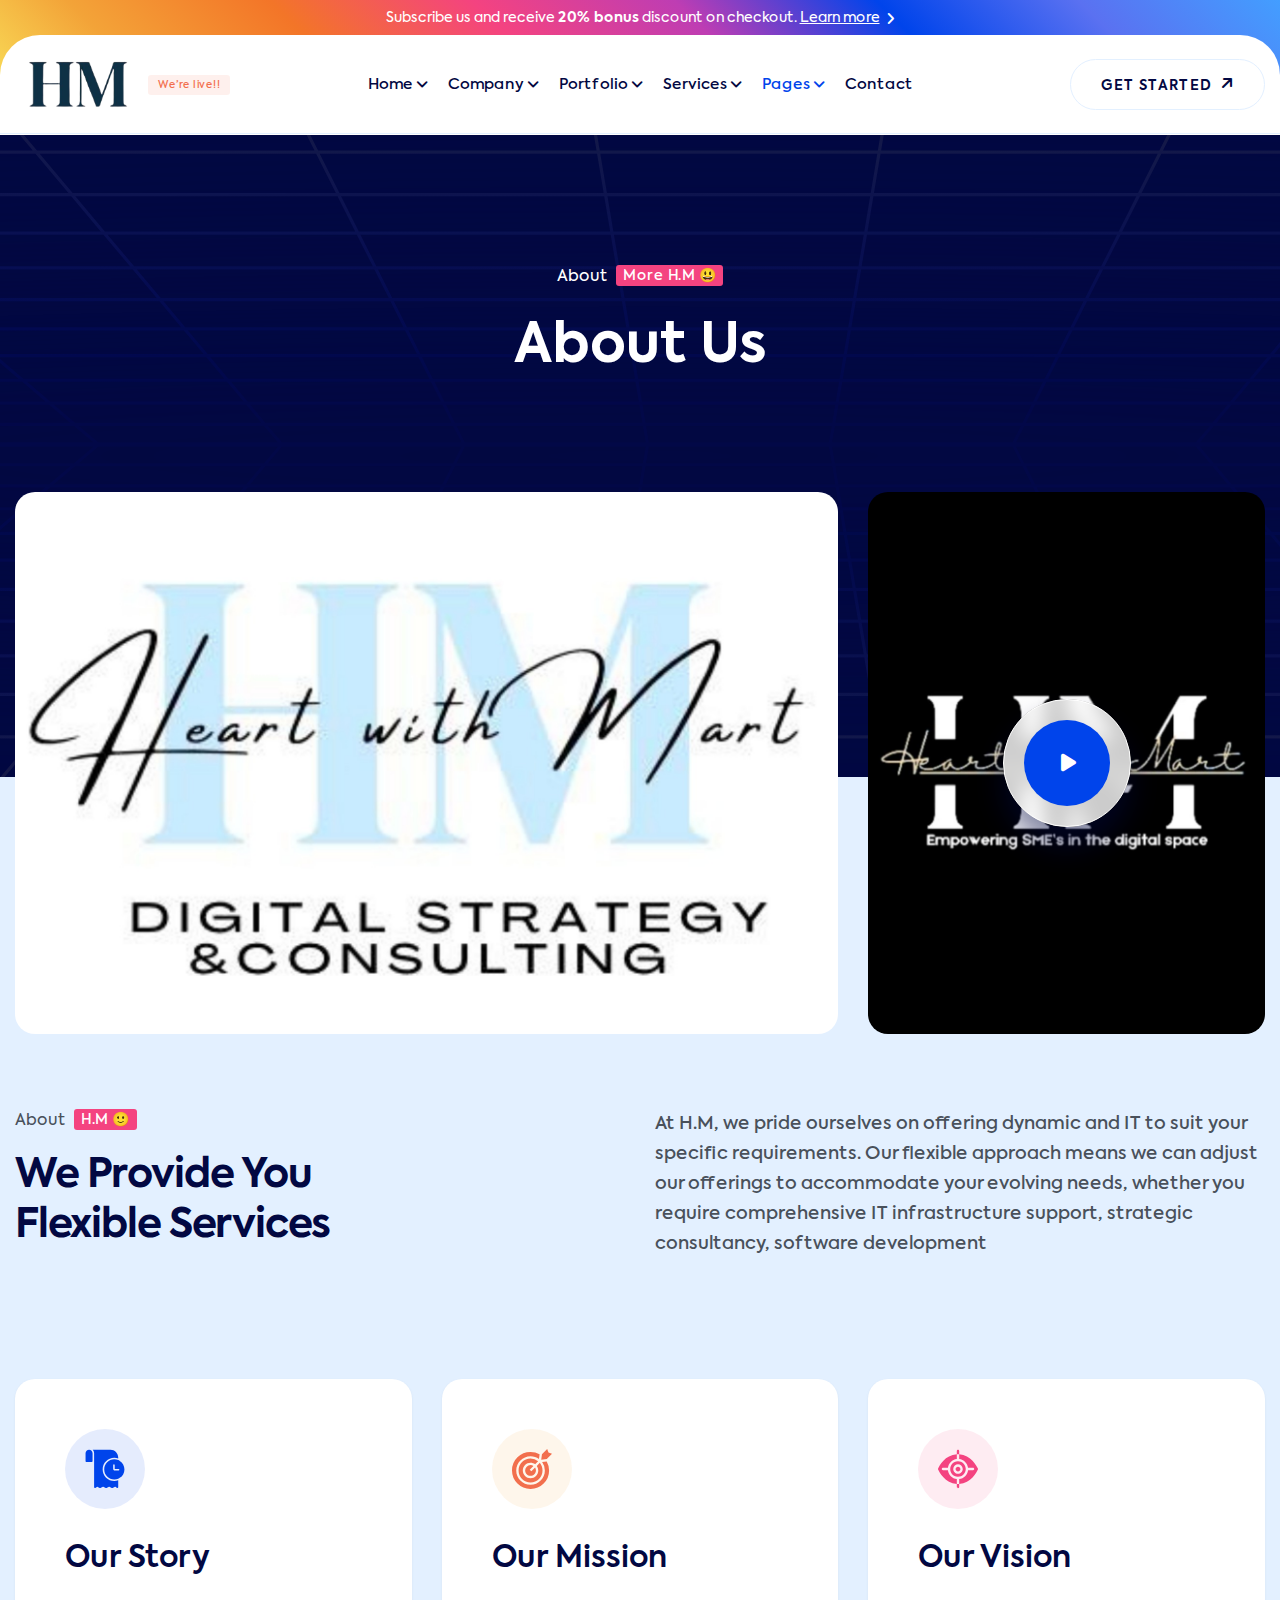
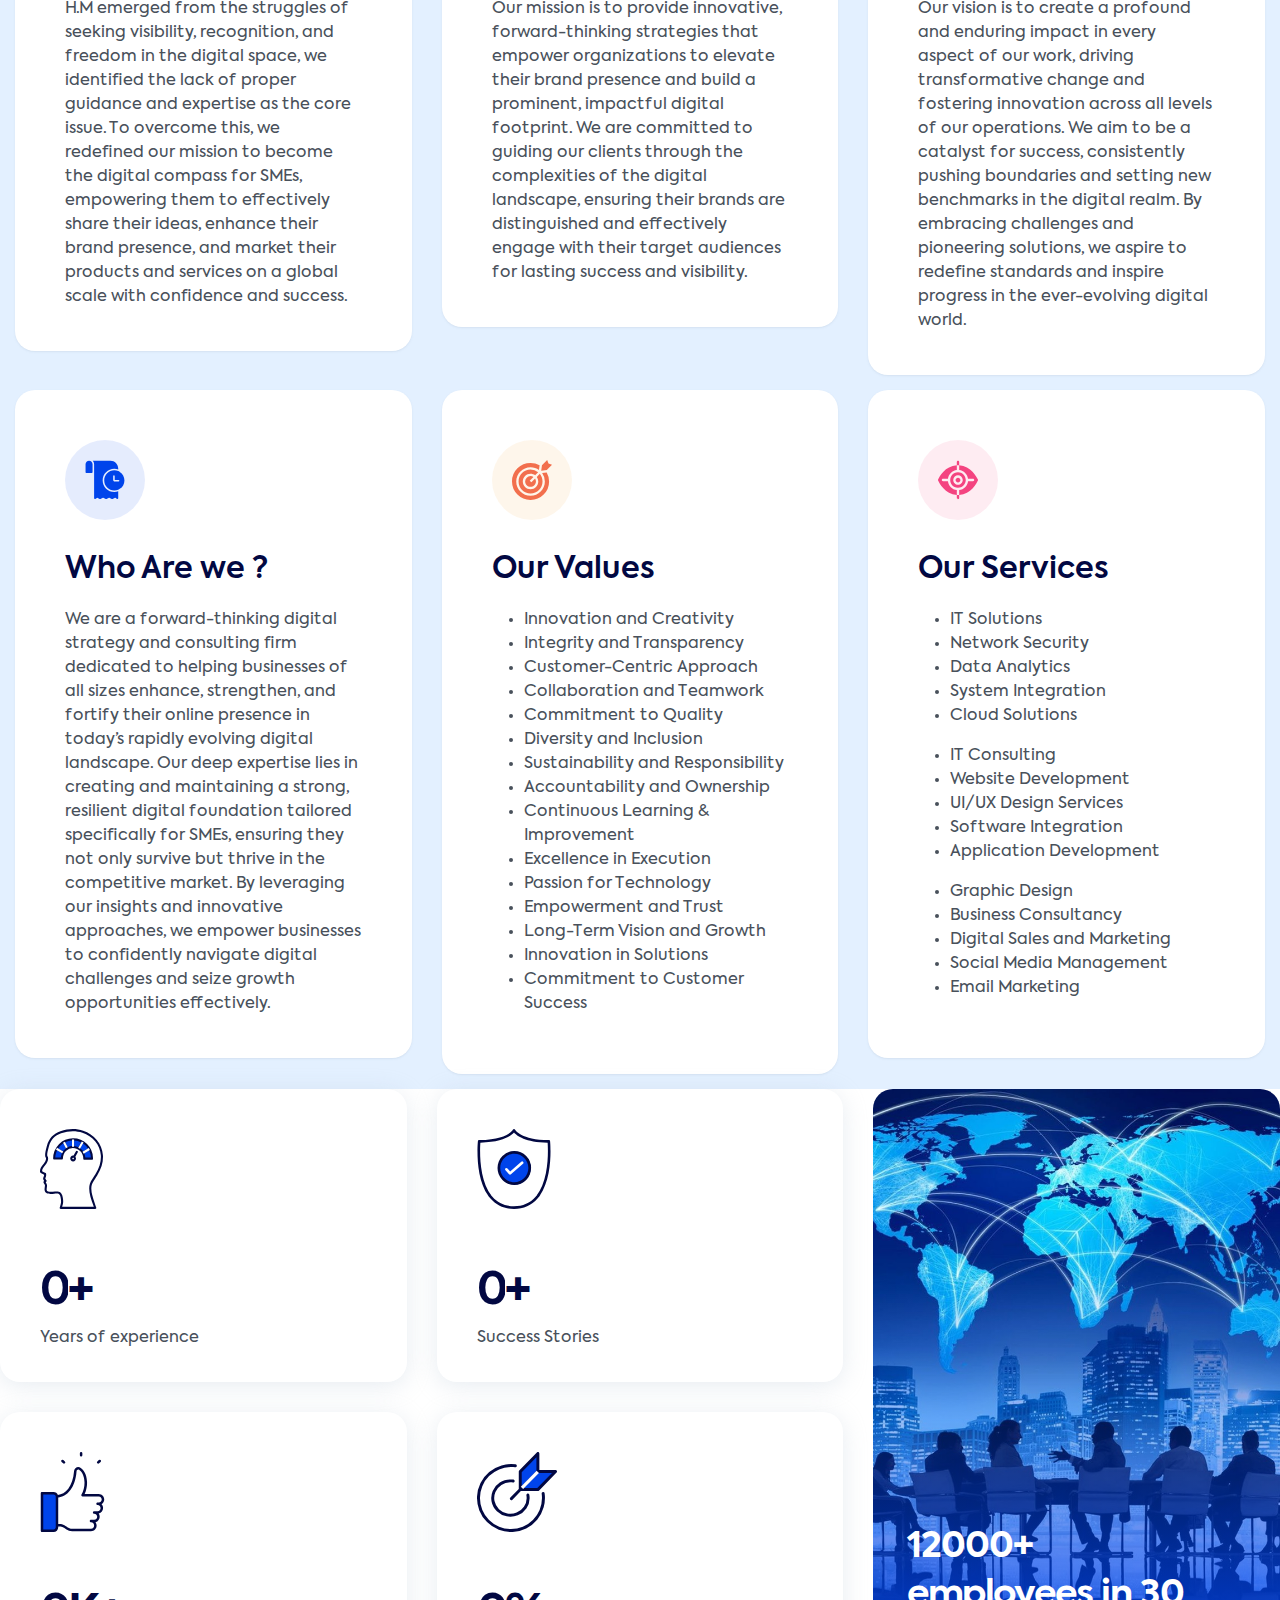
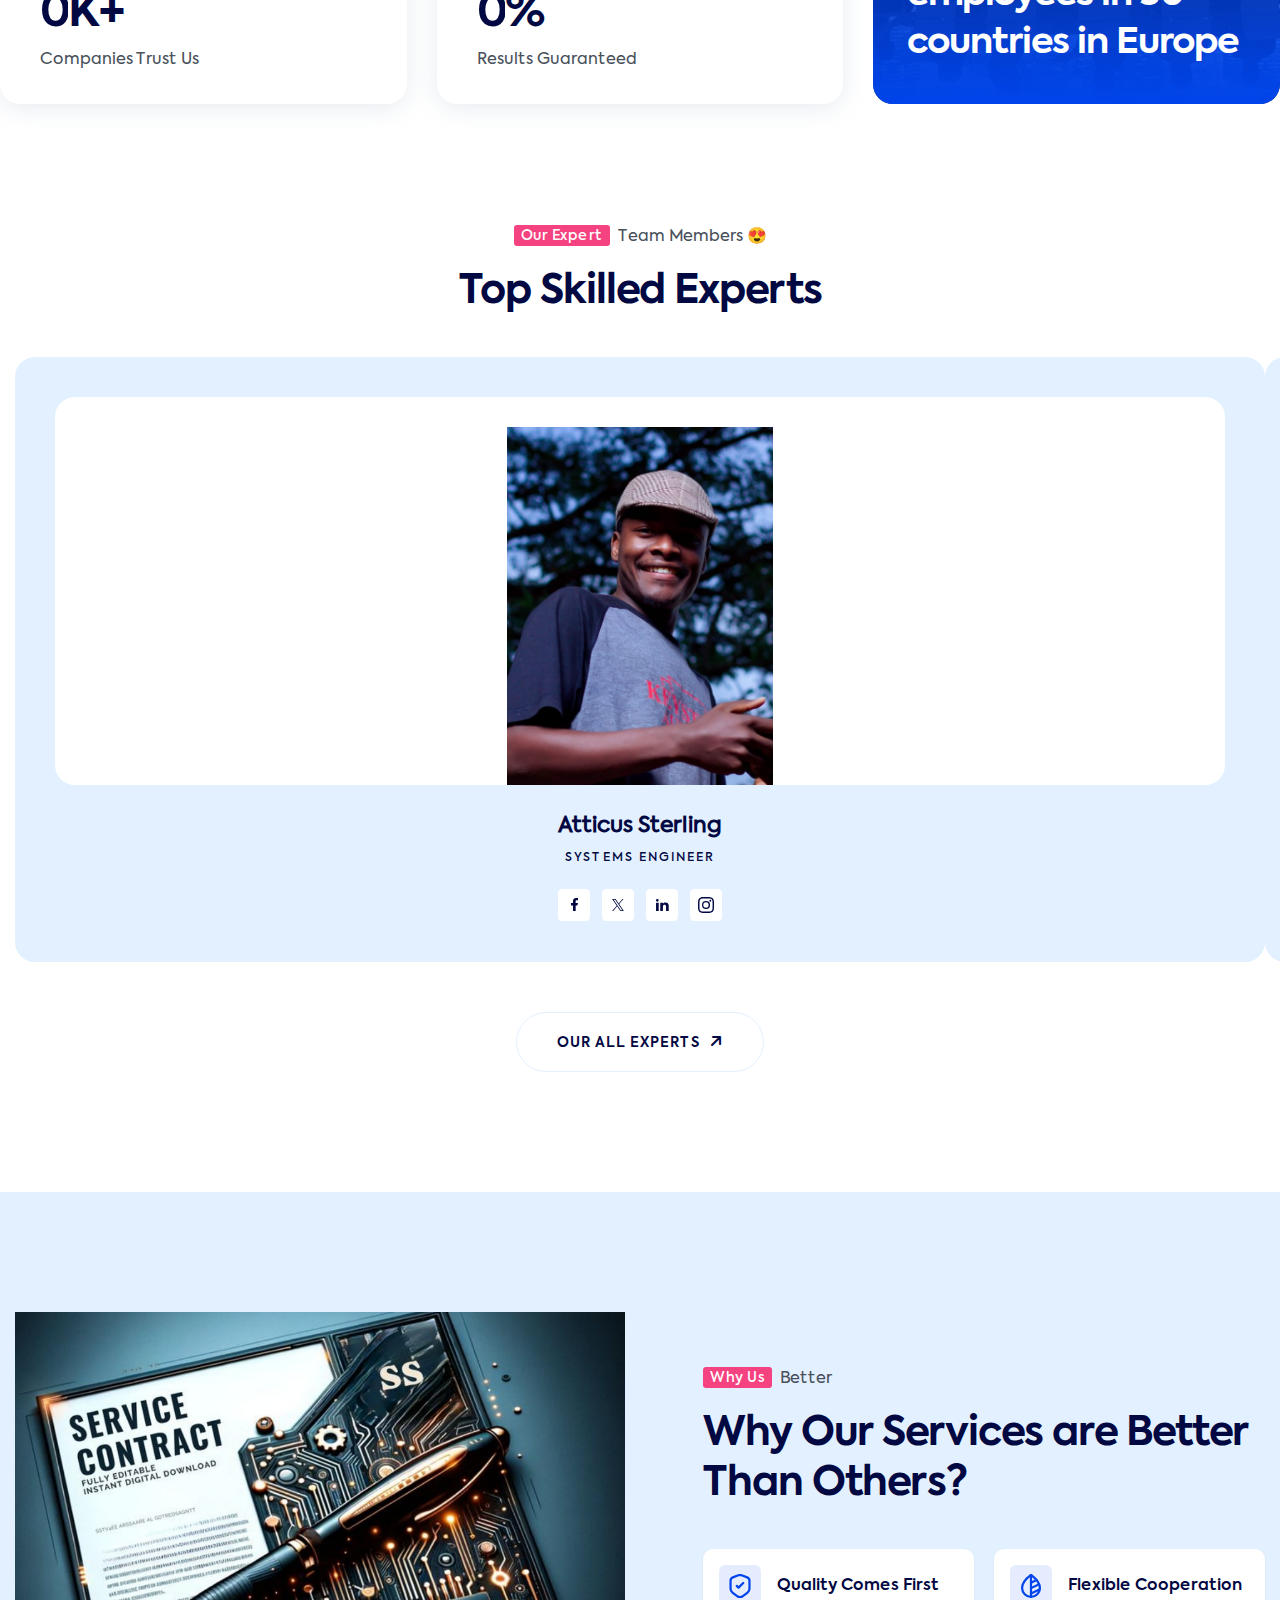
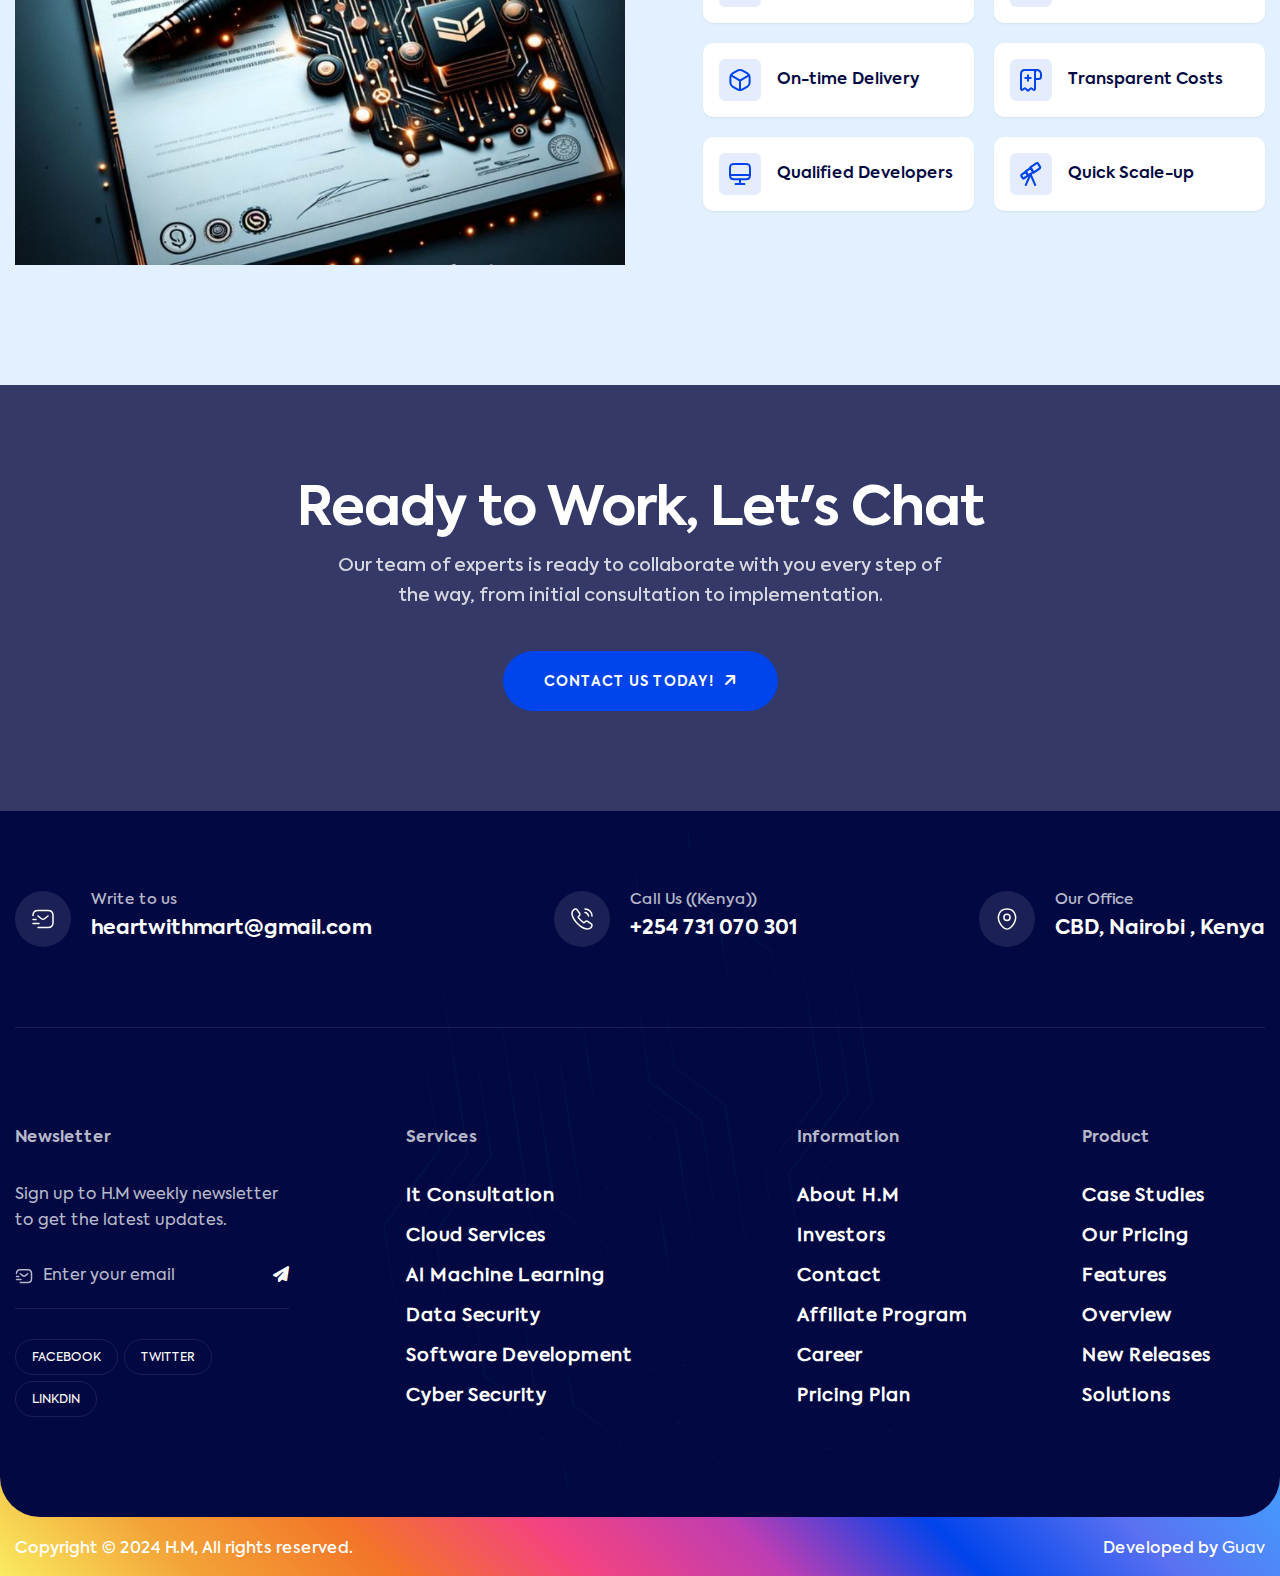
==== commit 39bf8155: "changes" ====
--- a/about.html
+++ b/about.html
@@ -298,7 +298,7 @@
                                 <div class="site_author bg-primary">
                                   <div class="author_box">
                                     <div class="author_image bg-light">
-                                      <img src="assets/images/avatar/avatar_7.webp" alt="Site Author Image" />
+                                      <img src="assets/images/avatar/martha.jpeg" alt="Site Author Image" />
                                     </div>
                                     <div class="author_box_content">
                                       <h3 class="author_name text-white">
@@ -809,12 +809,12 @@
               <div class="row">
                 <div class="col-lg-8">
                   <div class="image_wrap">
-                    <img src="assets/images/about/about_image_3.webp" alt="H.M - About Image" />
+                    <img src="assets/images/about/hm.jpeg" alt="H.M - About Image" />
                   </div>
                 </div>
                 <div class="col-lg-4">
                   <div class="image_wrap position-relative">
-                    <img src="assets/images/about/about_image_4.webp" alt="H.M - About Image" />
+                    <img src="assets/images/about/hm2.jpeg" alt="H.M - About Image" />
                     <a class="video_btn ripple_effect" href="https://www.youtube.com/watch?v=7e90gBu4pas">
                       <span class="btn_icon">
                         <i class="fa-solid fa-play"></i>
@@ -1690,7 +1690,7 @@
         <div class="row align-items-center justify-content-lg-between">
           <div class="col-lg-6">
             <div class="image_wrap">
-              <img src="assets/images/about/about_image_5.webp" alt="H.M - About Image" />
+              <img src="assets/images/about/service.jpeg" alt="H.M - About Image" />
             </div>
           </div>
           <div class="col-lg-6">
